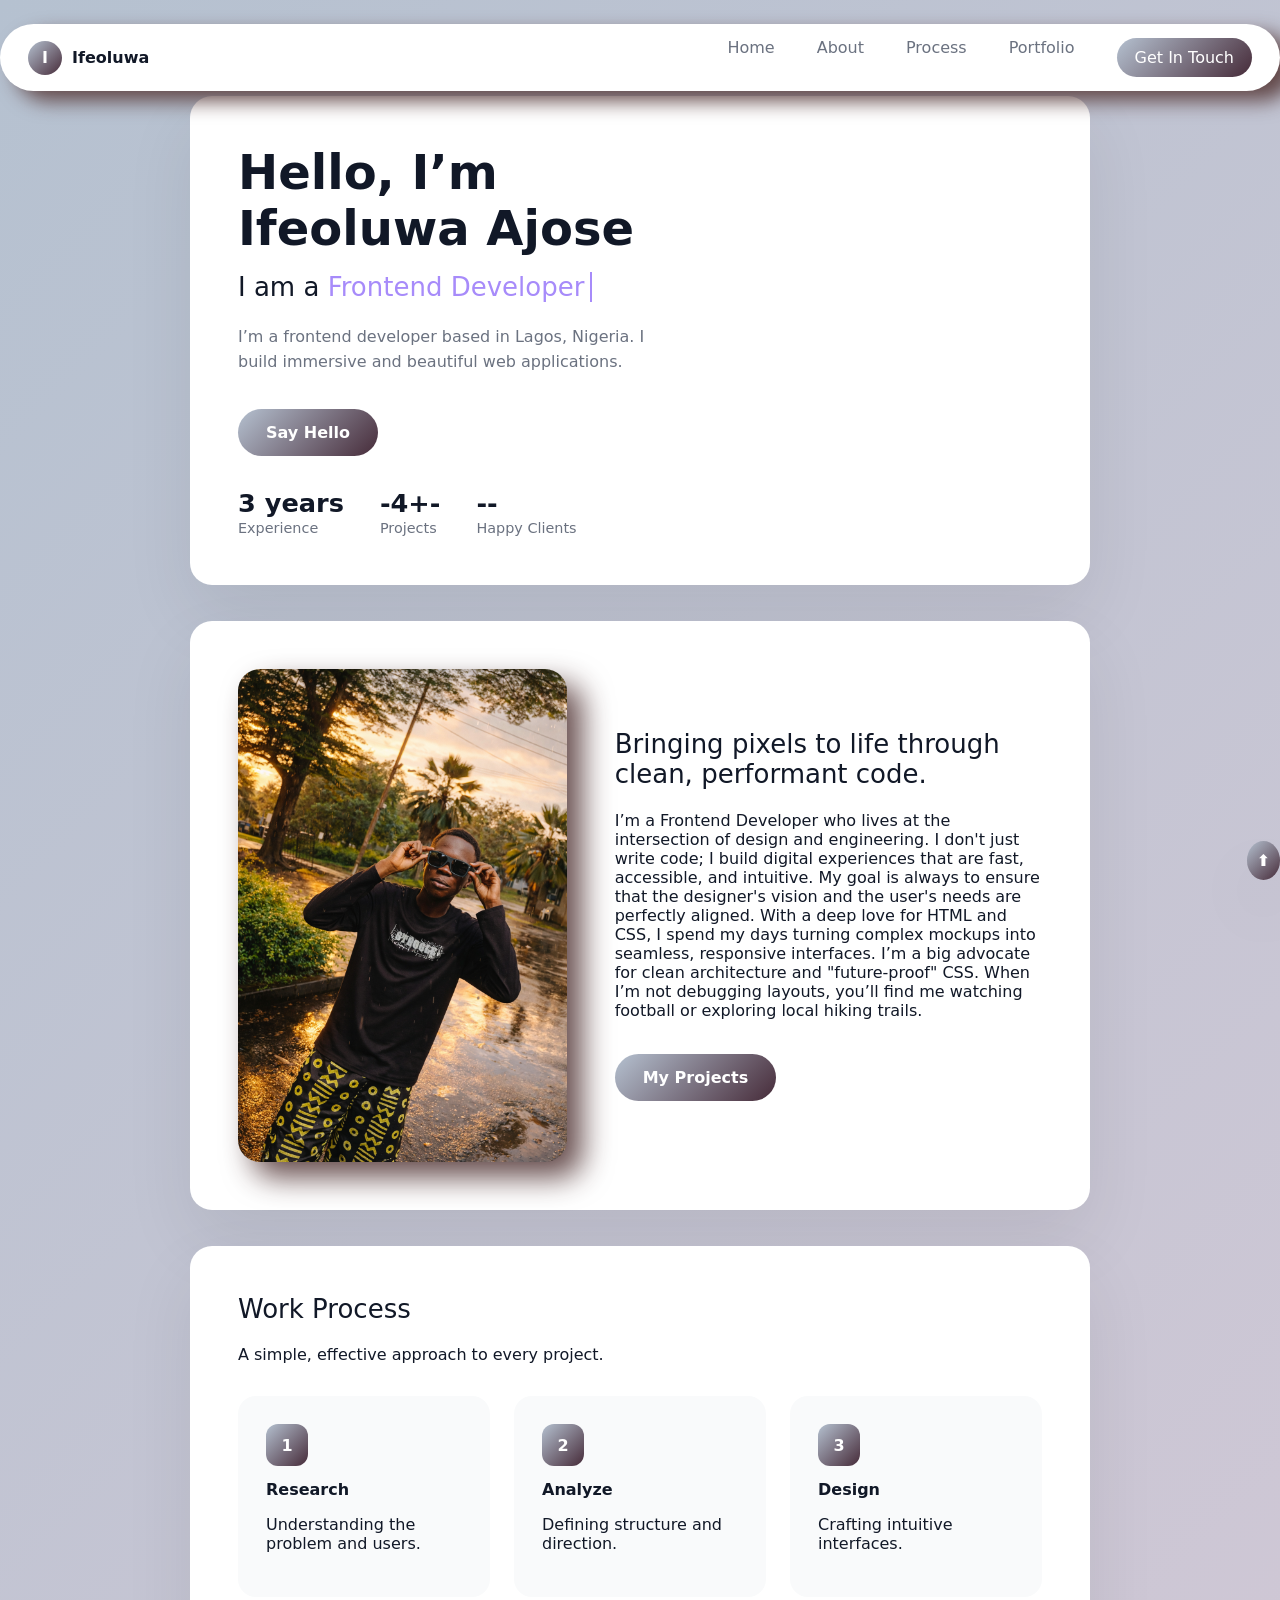
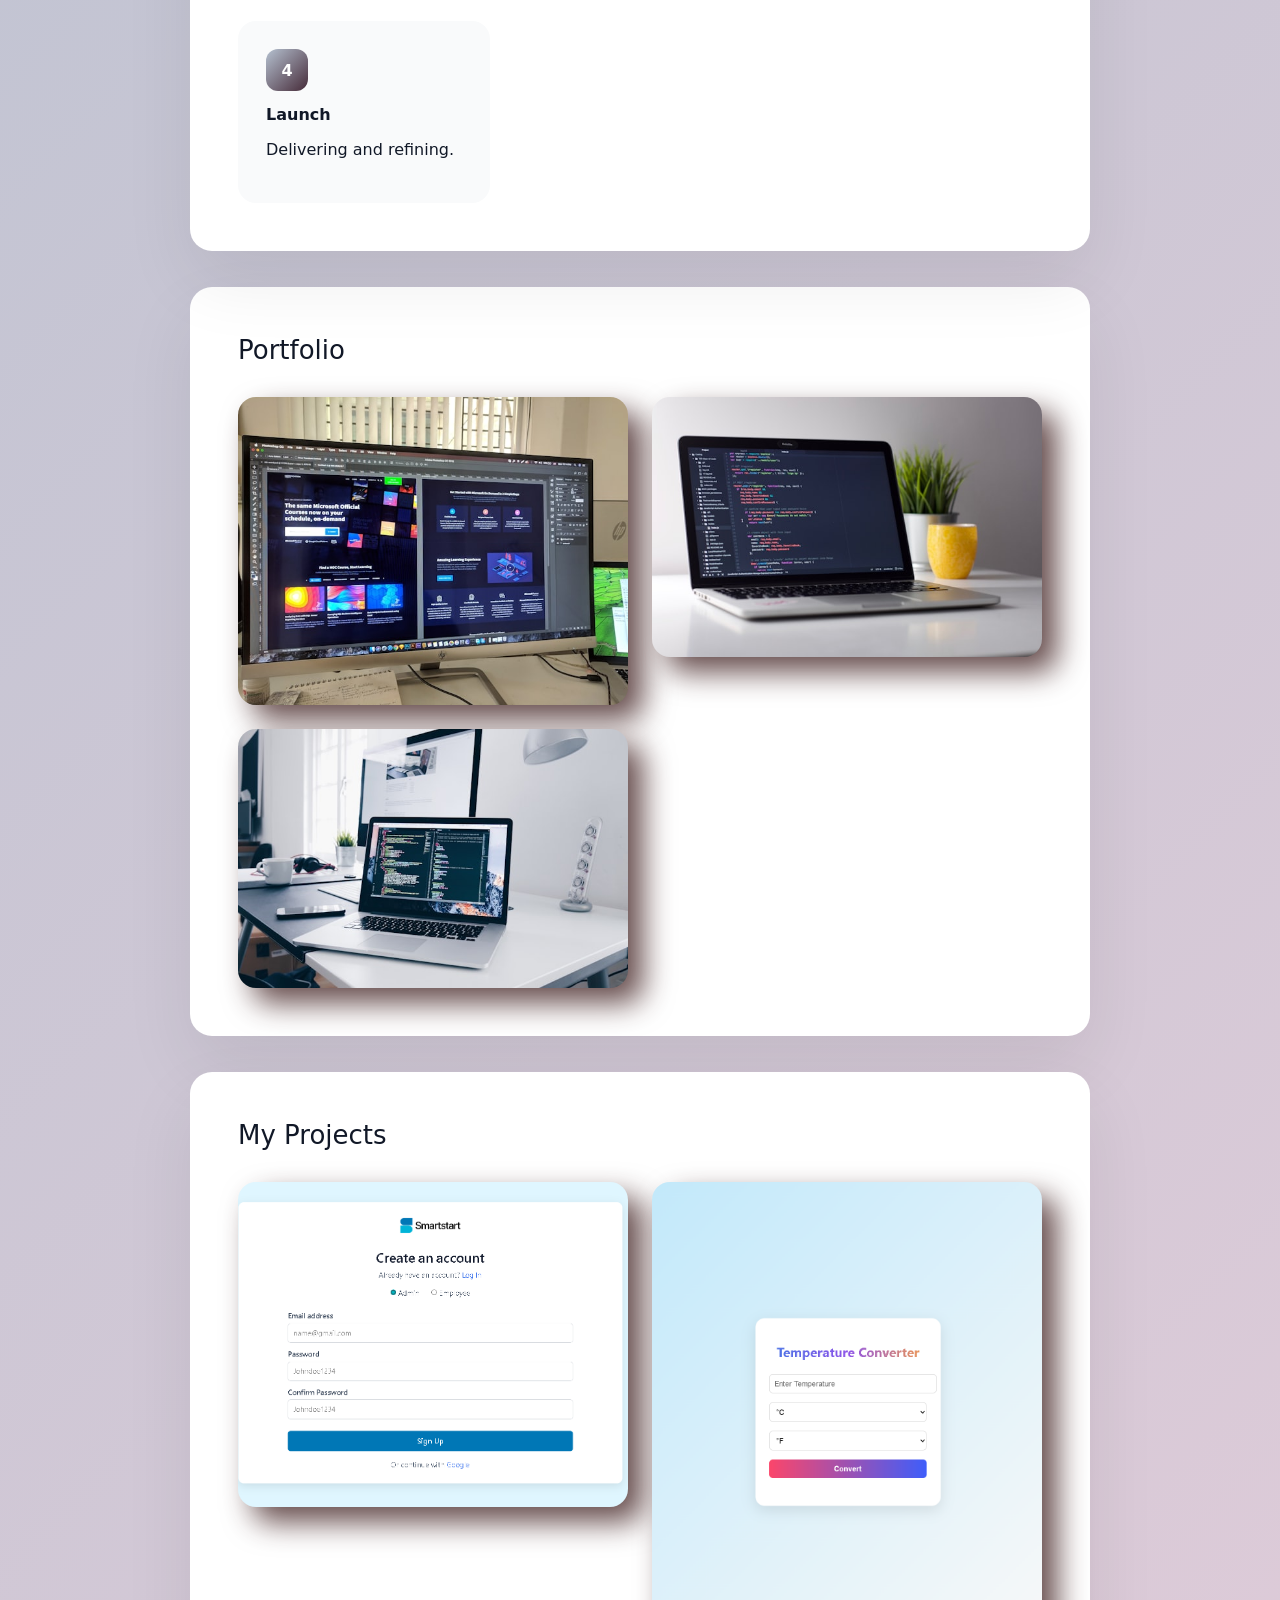
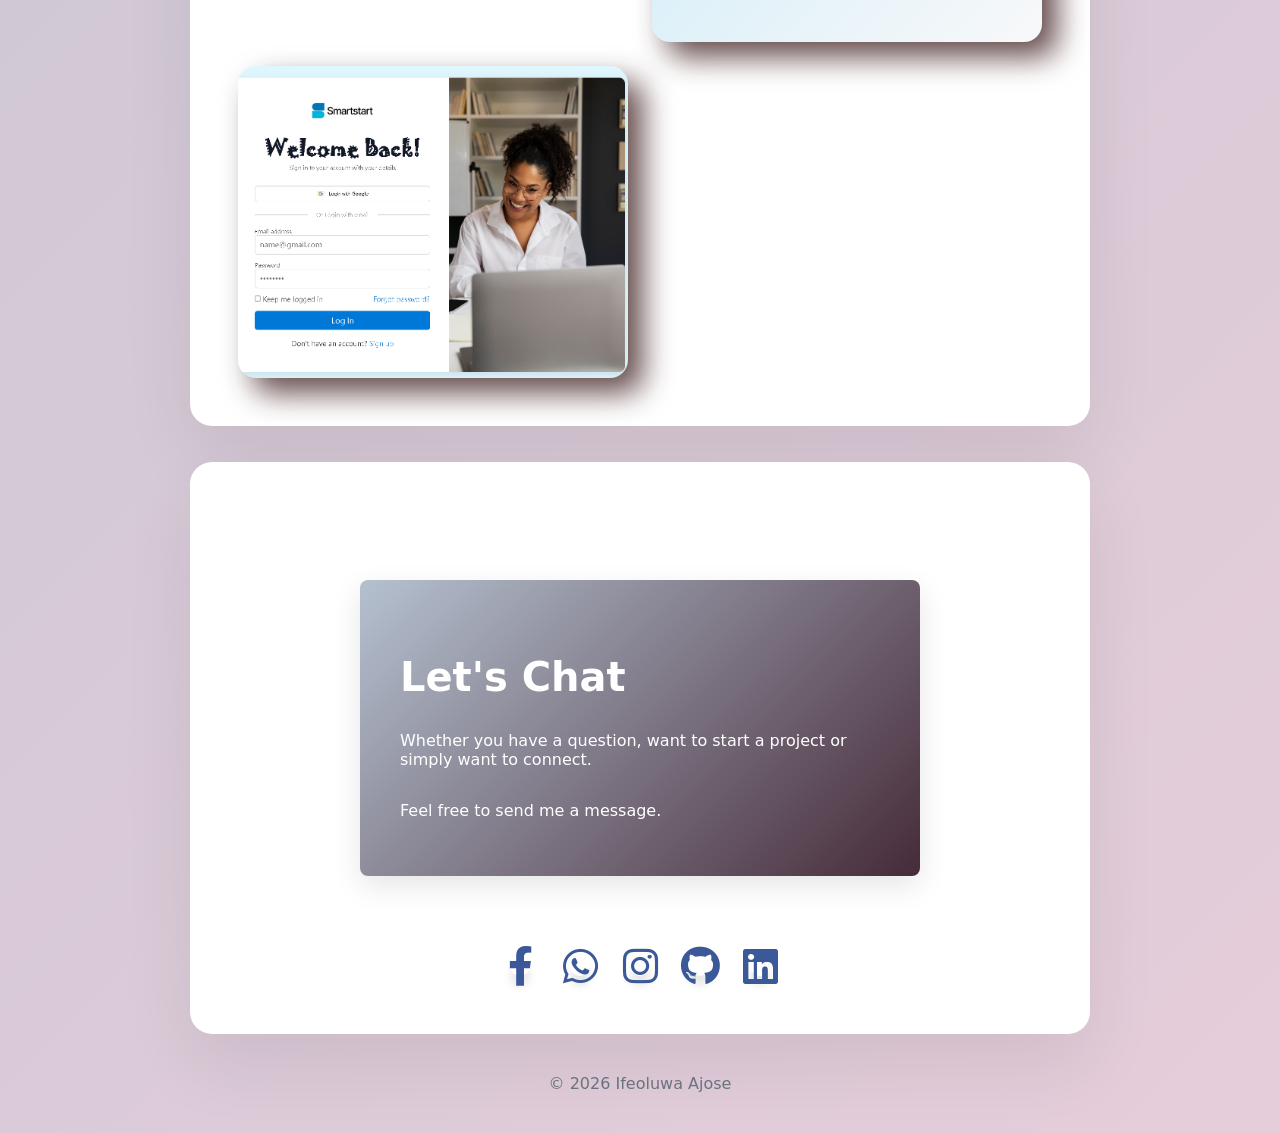
==== index.html @ cbd1f09a "updated whatsaap number" ====
<!DOCTYPE html>
<html lang="en">
<head>
  <meta charset="UTF-8" />
  <meta name="viewport" content="width=device-width, initial-scale=1.0" />
  <title> Ifeoluwa – Portfolio</title>
  <link rel="stylesheet" href="css/index.css">
  <link rel="stylesheet" href="https://cdnjs.cloudflare.com/ajax/libs/font-awesome/6.0.0-beta3/css/all.min.css">
</head>

<body> 
<!-- NAV -->
<div class="nav ">
  <div class="logo"><span>I</span>Ifeoluwa</div>
  <div class="nav-links " id="navLinks">
    <a href="#">Home</a>
    <a href="#about">About</a>
    <a href="#process">Process</a>
    <a href="#portfolio">Portfolio</a>
    <a class="contact" href="#contact">Get In Touch</a>
  </div>
  <div class="menu-toggle reveal" onclick="toggleMenu()">
      <b>☰</b>
    </div>
</div>
<!-- HERO -->
<section class="hero reveal ">
  <div>
    <h1>Hello, I’m
      <span class="type-text"><br>Ifeoluwa Ajose</span>
    </h1>
     <h2>
        I am a <span class="typed-text"></span>
      </h2>
    <p>I’m a frontend developer based in Lagos, Nigeria. I build immersive and beautiful web applications.</p>
    <a class="btn" href="#contact">Say Hello</a>
    <div class="stats">
      <div class="stat"><strong>3 years</strong><span>Experience</span></div>
      <div class="stat"><strong>-4+-</strong><span>Projects</span></div>
      <div class="stat"><strong>--</strong><span>Happy Clients</span></div>
    </div>
  </div>
</section>
<!-- ABOUT -->
<section id="about" class="about reveal">
  <img src="asset/personal.png" />
  <div>
    <h2>Bringing pixels to life through clean, performant code. </h2>
    <p>
I’m a Frontend Developer who lives at the intersection of design and engineering. I don't just write code; I build digital experiences that are fast, accessible, and intuitive. My goal is always to ensure that the designer's vision and the user's needs are perfectly aligned.

With a deep love for HTML and CSS, I spend my days turning complex mockups into seamless, responsive interfaces. I’m a big advocate for clean architecture and "future-proof" CSS.

When I’m not debugging layouts, you’ll find me watching football or exploring local hiking trails.</p>
    <a class="btn" href="#projects">My Projects</a>
  </div>
</section>
<!-- PROCESS -->
<section id="process" class="reveal">
  <h2>Work Process</h2>
  <p class="muted">A simple, effective approach to every project.</p>
  <div class="process-grid">
    <div class="process-card"><span>1</span><strong>Research</strong><p>Understanding the problem and users.</p></div>
    <div class="process-card"><span>2</span><strong>Analyze</strong><p>Defining structure and direction.</p></div>
    <div class="process-card"><span>3</span><strong>Design</strong><p>Crafting intuitive interfaces.</p></div>
    <div class="process-card"><span>4</span><strong>Launch</strong><p>Delivering and refining.</p></div>
  </div>
</section>
<!-- PORTFOLIO -->
<section>
  <h2>Portfolio</h2>
  <div id="portfolio" class="portfolio reveal">
    <img src="asset/port1.jpg" />
    <img src="asset/port2.jpg" />
    <img src="asset/port3.jpg" />
  </div>
</section>
<section>
  <h2>My Projects</h2>
  <div id="projects" class="portfolio reveal">
    <img src="asset/project1.png" />
    <img src="asset/project2.png" />
    <img src="asset/project3.png" />
  </div>
</section>
<section id="contact">
  <div class="contact-section">
   <div class="contact-container">
  <!-- Left Side: Informational Panel -->
  <div class="left-panel">
    <h1>Let's Chat</h1>
    <p>Whether you have a question, want to start a project or simply want to connect.</p>
    <p>Feel free to send me a message.</p>
  </div>
</div>
</div>
 <!-- Load Font Awesome Icons -->
<div class="wrapper">
  <a href="https://www.facebook.com/profile.php?id=100080775565651" class="button facebook">
    <div class="icon"><i class="fab fa-facebook-f"></i></div>
    <span>Facebook</span>
  </a>
  <a href="https://wa.me/2349078410128" class="button twitter">
    <div class="icon"><i class="fa-brands fa-whatsapp"></i></div>
    <span>Whatsapp</span>
  </a>
  <a href="https://www.instagram.com/ifeoluwa_ajose?igsh=MXh6ZnpsZnYydmh6cw==" class="button instagram">
    <div class="icon"><i class="fab fa-instagram"></i></div>
    <span>Instagram</span>
  </a>
  <a href="http://github.com/ife-oluwa-eniola" class="button github">
    <div class="icon"><i class="fab fa-github"></i></div>
    <span>Github</span>
  </a>
   <a href="https://www.linkedin.com/in/ifeoluwa-ajose-383450370 " class="button linkedin">
    <div class="icon"><i class="fab fa-linkedin"></i></div>
    <span>Linkedin</span>
  </a>
</div>
</div>
</section>
<div class="bt">
  <a href="#"><b> &#11014; </b></a>
</div>
<footer>© 2026 Ifeoluwa Ajose</footer>
<script src="script/index.js"></script>
</body>
</html>
---- css/index.css ----
:root {
  --primary: #7c3aed;
  --secondary: #ec4899;
  --bg: #eef2f7;
  --card: #ffffff;
  --text: #111827;
  --muted: #6b7280;
  --radius: 22px;
}

* {
  box-sizing: border-box;
  font-family: Inter, system-ui, Arial, sans-serif;
}

html {
  scroll-behavior: smooth;
}

body {
  margin: 0;
  background: linear-gradient(135deg, #b5c1d0, #e6cdda);
  color: var(--text);
  max-width: 900;
  padding-top: 60px;
}

.reveal {
  opacity: 0;
  transform: translateY(60px);
  transition: all 2s ease;
}

.reveal.active {
  opacity: 1;
  transform: translateY(0);
}

i {
  font-size: 40px;
  color: #3b5999;
  margin: 10px;
}

.nav {
  margin: 24px auto;
  background: var(--card);
  border-radius: 999px;
  padding: 14px 28px;
  display: flex;
  position: fixed;
  top: 0;
  overflow: visible;
  width: 100%;
  height: fit-content;
  z-index: 1000;
  align-items: center;
  justify-content: space-between;
    filter: drop-shadow(15px 10px 10px rgba(95, 68, 68, 0.962));
}

.nav-links {
  display: flex;
  gap: 20px;
  list-style: none;
}

.nav-links li a {
  color: white;
  text-decoration: none;
  transition: 0.3s;
}

.nav-links li a:hover {
  color: #3b82f6;
}

#check:checked .nav-links {
  display: flex;
  flex-direction: column;
  position: absolute;
  top: 60px;
  width: 100%;
  background: white;
}

.menu-toggle {
  display: none;
  cursor: pointer;
}

.bar {
  display: block;
  width: 25px;
  height: 3px;
  margin: 5px auto;
  background-color: #333;
}

/* Responsive */
@media (max-width: 768px) {
  .nav-links {
    position: absolute;
    top: 70px;
    right: 0;
    background: #111827;
    flex-direction: column;
    width: 200px;
    text-align: center;
    padding: 20px 0;
    display: none;
    border-bottom-left-radius: 35%;
    border-top-left-radius: 35%;
  }
  .about h2{
    font-size: 1rem;
    font-family:'Courier New', Courier, monospace;
    font-weight:800 ;
    margin-bottom: 16px;
  }
body{
 margin-right: 0;
}
  .nav-links.active {
    display: flex;
  }

  .menu-toggle {
    display: block;
  }
}

.logo {
  display: flex;
  align-items: center;
  gap: 10px;
  font-weight: 700;
}

.logo span {
  width: 34px;
  height: 34px;
  border-radius: 50%;
  background: linear-gradient(135deg, #b5c1d0, #462b39);
  display: grid;
  place-items: center;
  color: #fff;
}

.nav a {
  margin-left: 22px;
  text-decoration: none;
  color: var(--muted);
  font-weight: 500;
}

.nav a.contact {
  background: linear-gradient(135deg, #b5c1d0, #462b39);
  color: #fff;
  padding: 10px 18px;
  border-radius: 999px;
}

/* SECTIONS */
section {
  max-width: 900px;
  margin: 36px auto;
  background: var(--card);
  border-radius: var(--radius);
  padding: 48px;
  box-shadow: 0 30px 70px rgba(0, 0, 0, 0.08);
}

/* HERO */
.hero {
  display: grid;
  grid-template-columns: 1.2fr 1fr;
  gap: 48px;
  align-items: center;
}

.hero h1 {
  font-size: 3rem;
  margin: 0 0 16px;
   overflow: hidden;
  white-space: nowrap; 
}

.hero p {
  color: var(--muted);
  line-height: 1.6;
}

.btn {
  display: inline-block;
  margin-top: 18px;
  background: linear-gradient(135deg, #b5c1d0, #462b39);
  color: #fff;
  text-decoration: none;
  font-weight: 600;
  padding: 14px 28px;
  border-radius: 999px;
}

.stats {
  display: flex;
  gap: 36px;
  margin-top: 32px;
}

.stat strong {
  font-size: 1.6rem;
  display: block;
}

.stat span {
  color: var(--muted);
  font-size: 0.9rem;
}

.hero img {
  width: 100%;
  border-radius: var(--radius);
  object-fit: cover;
     filter: drop-shadow(15px 15px 15px rgba(95, 68, 68, 0.962));
}

/* ABOUT */
.about {
  display: grid;
  grid-template-columns: 1fr 1.3fr;
  gap: 48px;
  align-items: center;
}

.about img {
  width: 100%;
  border-radius: var(--radius);
   filter: drop-shadow(15px 15px 15px rgba(95, 68, 68, 0.962));
}

.about img:hover{
  top: -60px;
  opacity: 1;
  background-color: rgb(98, 98, 250);
  color: #fff;
}
.about img::before{
  content: "";
  position: absolute;
  animation: rotate 3s linear infinite;
}

@keyframes rotate{
  from{
    transform: rotate(0deg);
  }
  to{
    transform: rotate(360deg);
  }
}
.about img::after{
content: "";
  position: absolute;
  border-radius: 15px;
}
/* PROCESS */
.process-grid {
  display: grid;
  grid-template-columns: repeat(auto-fit, minmax(220px, 1fr));
  gap: 24px;
  margin-top: 32px;
}

.process-card {
  background: #f9fafb;
  border-radius: 18px;
  padding: 28px;
}

.process-card span {
  width: 42px;
  height: 42px;
  border-radius: 12px;
  background: linear-gradient(135deg, #b5c1d0, #462b39);
  display: grid;
  place-items: center;
  color: #fff;
  font-weight: 700;
  margin-bottom: 14px;
}

/* PORTFOLIO */
.portfolio {
  display: grid;
  grid-template-columns: repeat(auto-fit, minmax(260px, 1fr));
  gap: 24px;
  margin-top: 32px;
}

.portfolio img {
  width: 100%;
  border-radius: 18px;
   filter: drop-shadow(15px 15px 15px rgba(95, 68, 68, 0.962));
}

footer {
  text-align: center;
  color: var(--muted);
  margin: 40px 0;
}

@media (max-width: 900px) {

  .hero,
  .about {
    grid-template-columns: 1fr;
  }

  section {
    padding: 32px;
  }
}

.bt a {
  position: fixed;
  bottom: 0;
  right: 0;
  display: flex;
  color: white;
  text-decoration: none;
  background: linear-gradient(135deg, #b5c1d0, #462b39);
  list-style: none;
  margin-bottom: 20px;
  padding: 10px;
  box-shadow: 0 30px 70px rgba(0, 0, 0, 0.08);
  border-radius: 50%;
}

.contact-section {
  max-width: 600px;
  margin: auto;
  padding: 20px;
}

.contact-section h2 {
  text-align: center;
  margin-bottom: 20px;
  color: var(--text);
}

.contact-section form {
  display: flex;
  flex-direction: column;
  gap: 12px;
}

.wrapper {
  display: flex;
  align-items: center;
  justify-content: center;
}

.wrapper .button {
  display: flex;
  align-items: center;
  justify-content: center;
  flex-direction: column;
  position: relative;
  z-index: 2;
  padding: 10px;
  cursor: pointer;
  text-decoration: none;
  margin: 0 10px;
  transition: all 0.4s cubic-bezier(0.68, -0.55, 0.265, 1.55);
}

.wrapper .button .icon {
  position: relative;
  height: 20px;
  width: 20px;
  background: #fff;
  border-radius: 50%;
  display: flex;
  align-items: center;
  justify-content: center;
  z-index: 2;
  box-shadow: 0 10px 10px rgba(0, 0, 0, 0.1);
  font-size: 25px;
  color: #333;
  transition: all 0.4s cubic-bezier(0.68, -0.55, 0.265, 1.55);
}

/* Tooltip Design */
.wrapper .button span {
  position: absolute;
  top: 0;
  padding: 8px 10px;
  background: #fff;
  color: #333;
  font-size: 18px;
  font-weight: 500;
  border-radius: 25px;
  pointer-events: none;
  z-index: -1;
  opacity: 0;
  box-shadow: 0 10px 10px rgba(0, 0, 0, 0.1);
  transition: all 0.4s cubic-bezier(0.68, -0.55, 0.265, 1.55);
}

/* Tooltip Arrow */
.wrapper .button span::before {
  position: absolute;
  content: "";
  height: 12px;
  width: 12px;
  background: inherit;
  bottom: -5px;
  left: 50%;
  transform: translateX(-50%) rotate(45deg);
}

/* Hover Animations */
.wrapper .button:hover span {
  top: -60px;
  opacity: 1;
  background-color: rgb(98, 98, 250);
  color: #fff;
}

.wrapper .button:hover .icon {
  color: #fff;
  background-color: rgb(66, 66, 247);
}

@media (max-width: 768px) {
  .wrapper {
    flex-direction: row;
    gap: 6px;
    size: 1rem;
  }
  .wrapper .button .icon{
    width: 30px;
    height: 30px;
  }
}
.hero-card {
  background: rgba(255, 255, 255, 0.08);
  border-radius: 20px;
  backdrop-filter: blur(20px);
  box-shadow: 0 20px 60px rgba(0, 0, 0, 0.4);
  text-align: center;
  color: rgb(207, 77, 77);
}
h2{
  font-weight:bold;
}
.name {
  color: #7c3aed;
}

h1 {
  font-size: 40px;
  margin-bottom: 15px;
}

h2 {
  font-size: 26px;
  font-weight: 400;
}

.typed-text {
  color: #a78bfa;
  border-right: 2px solid #a78bfa;
  padding-right: 6px;
  animation: blink 0.7s infinite;
}

@keyframes blink {
  50% { border-color: transparent; }
}


.contact-container {
  display: flex;
  max-width: 900px;
  margin: 50px auto;
  box-shadow: 0 10px 30px rgba(0,0,0,0.1);
  border-radius: 8px;
  overflow: hidden;
}
/* Left Blue Panel */
.left-panel {
  background: linear-gradient(135deg, #b5c1d0, #462b39); /* Matches the image's cyan/blue */
  color: white;
  padding: 40px;
  flex: 1;
  display: flex;
  flex-direction: column;
  justify-content: center;
}

h2 { margin-top: 0; }

.input-group { margin-bottom: 15px; }

.input-group label {
  display: block;
  font-size: 12px;
  color: #666;
  margin-bottom: 5px;
}

input, textarea {
  width: 100%;
  padding: 10px;
  border: 1px solid #ddd;
  border-radius: 4px;
  background-color: #f9f9f9;
}

.submit-btn {
  background: linear-gradient(135deg, #b5c1d0, #462b39);
  color: white;
  border: none;
  padding: 12px 0;
  width: 100%;
  border-radius: 25px;
  cursor: pointer;
  font-weight: bold;
}

/* Responsive: Stacks panels on mobile */
@media (max-width: 768px) {
  .contact-container {
    flex-direction: column;
    margin: 20px;
  }
}

.right-panel { max-width: 600px; margin: 0 auto; padding: 20px; }
input { width: 100%; padding: 10px; margin-bottom: 15px; box-sizing: border-box; }

/* Responsive break-point */
@media (max-width: 600px) {
  input { width: 100%; }
}
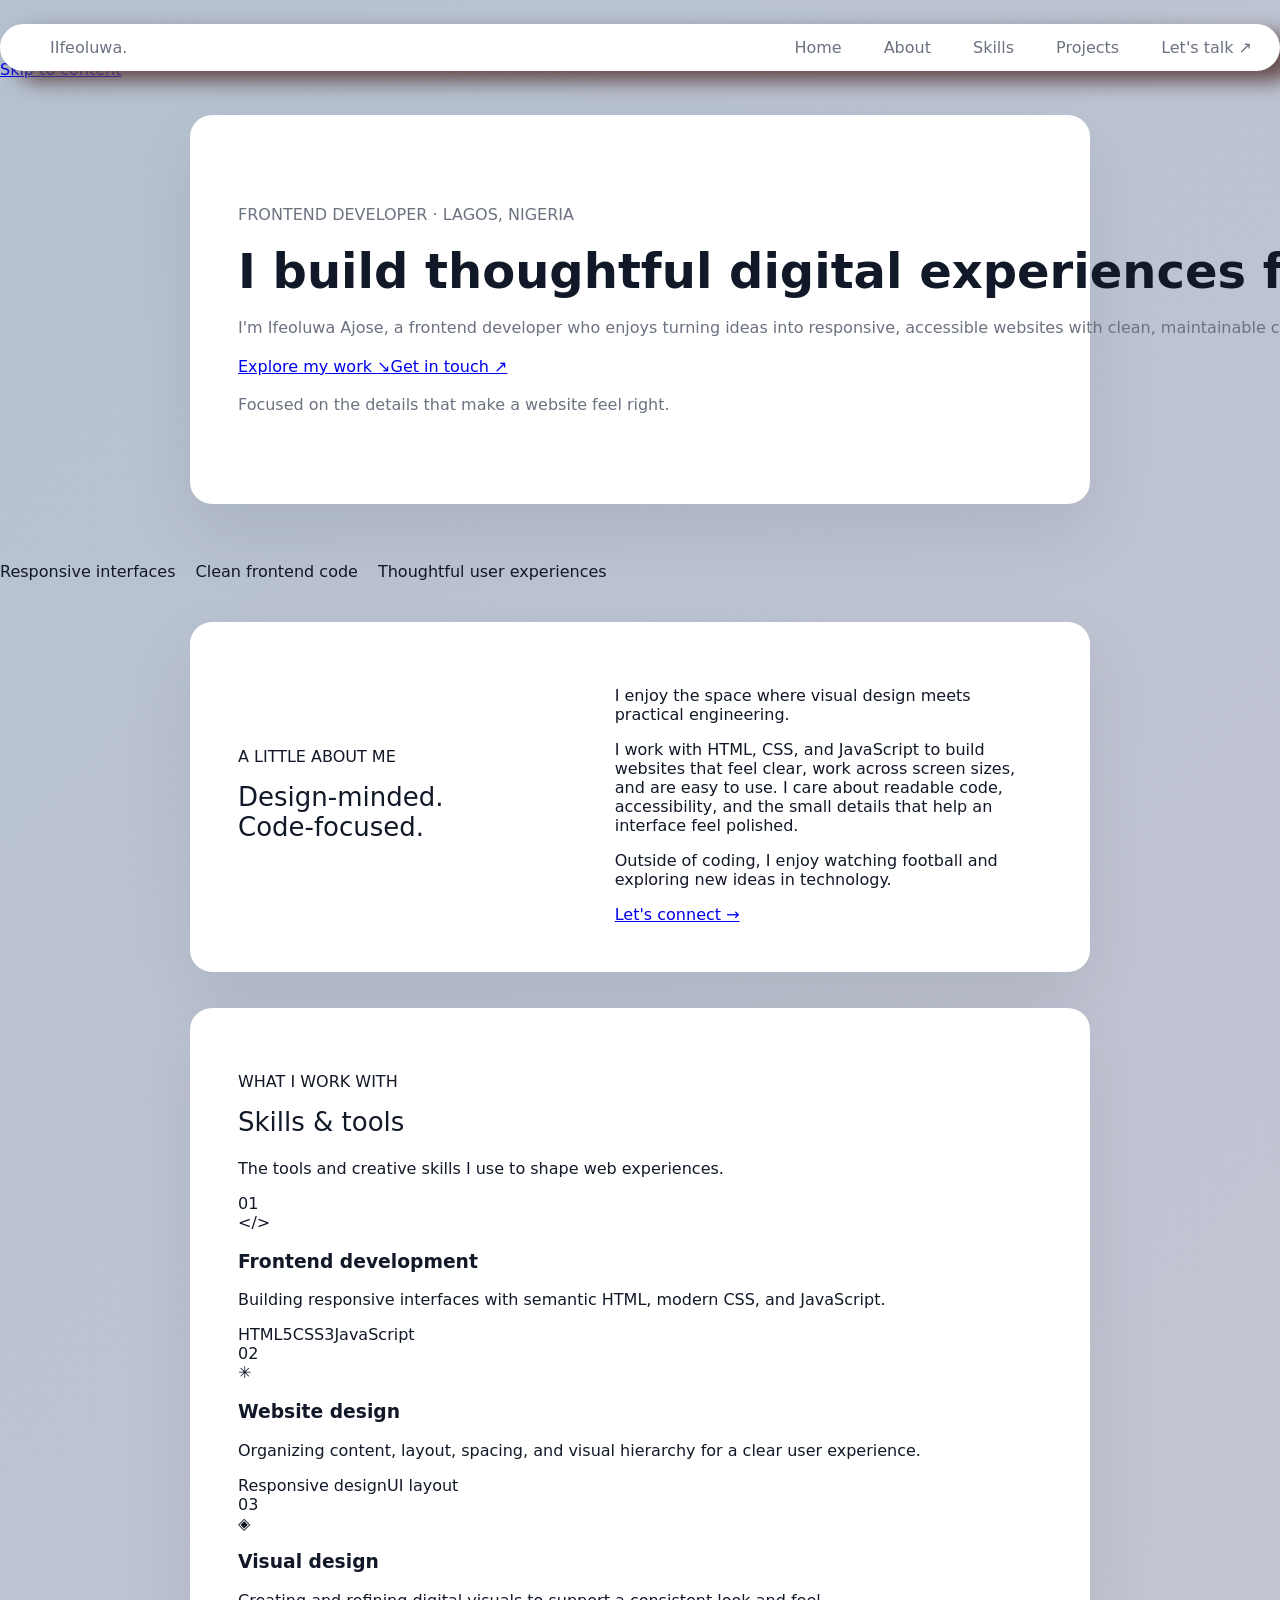
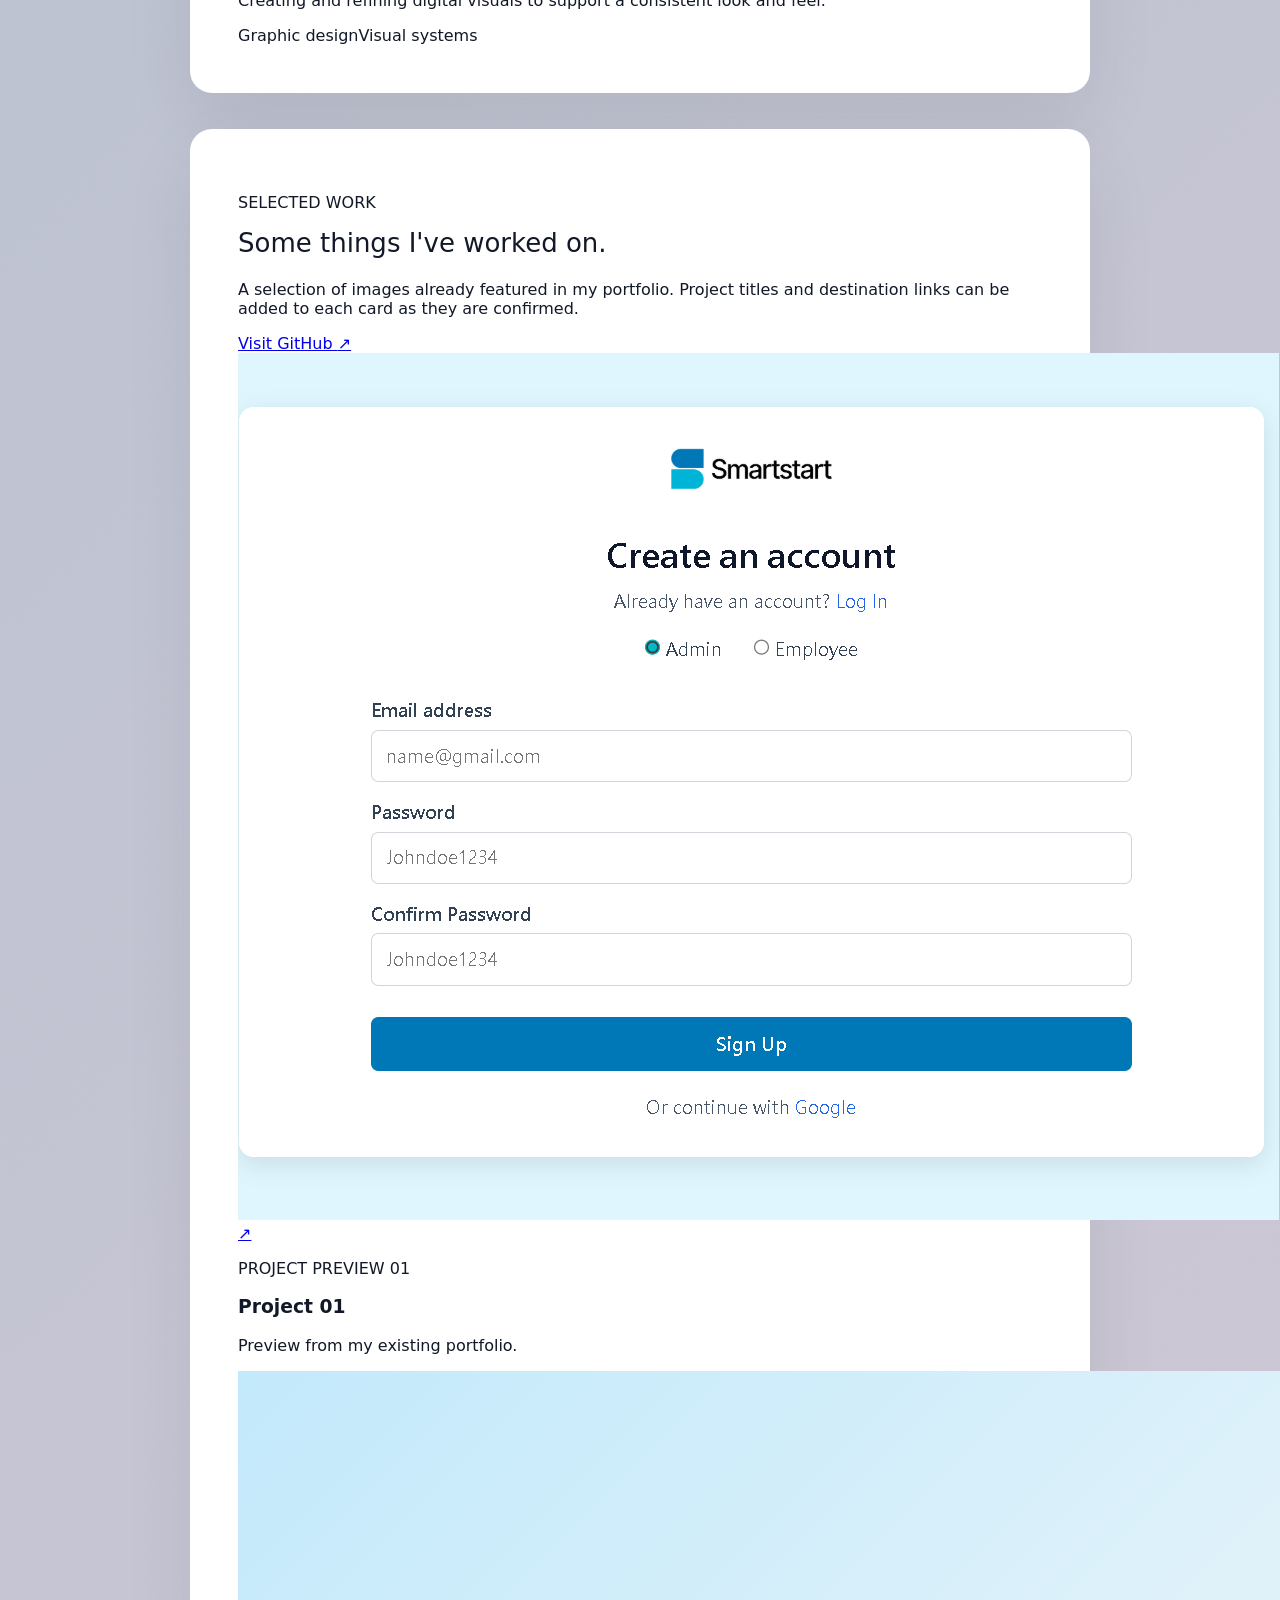
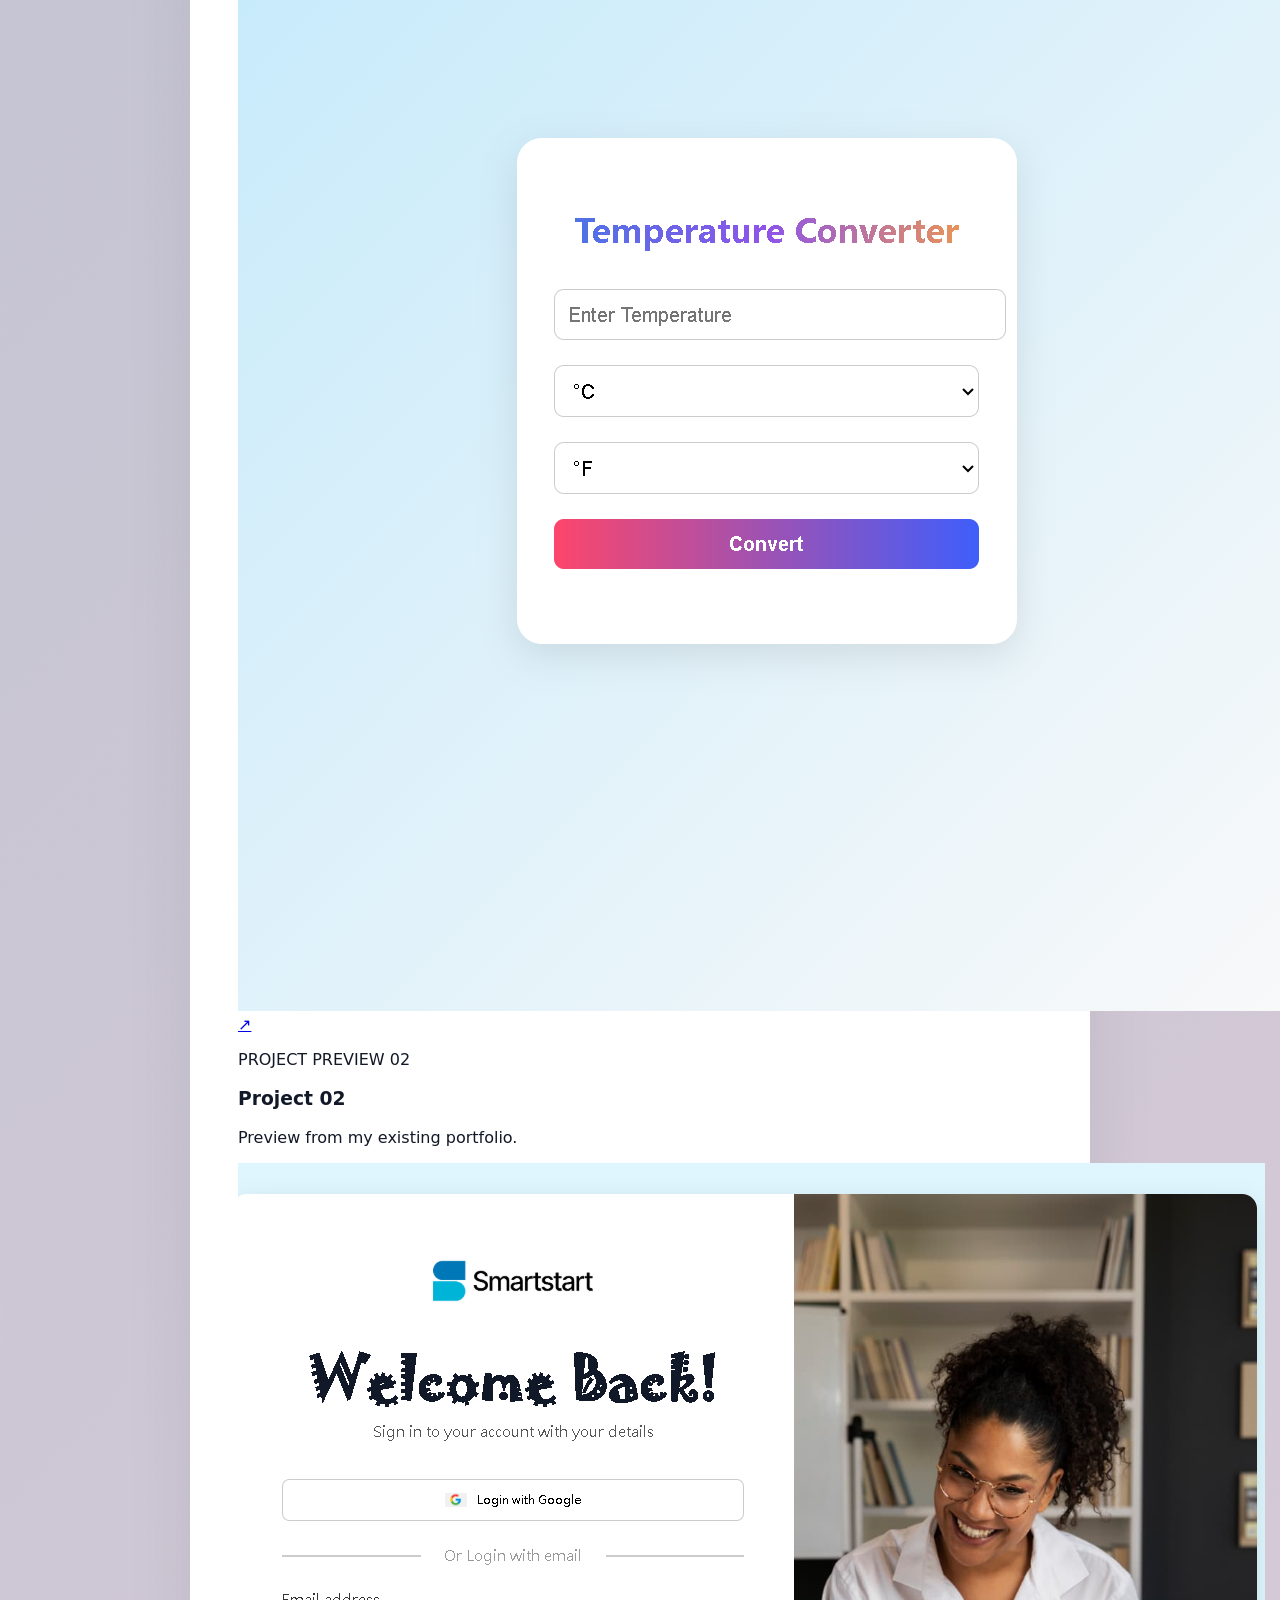
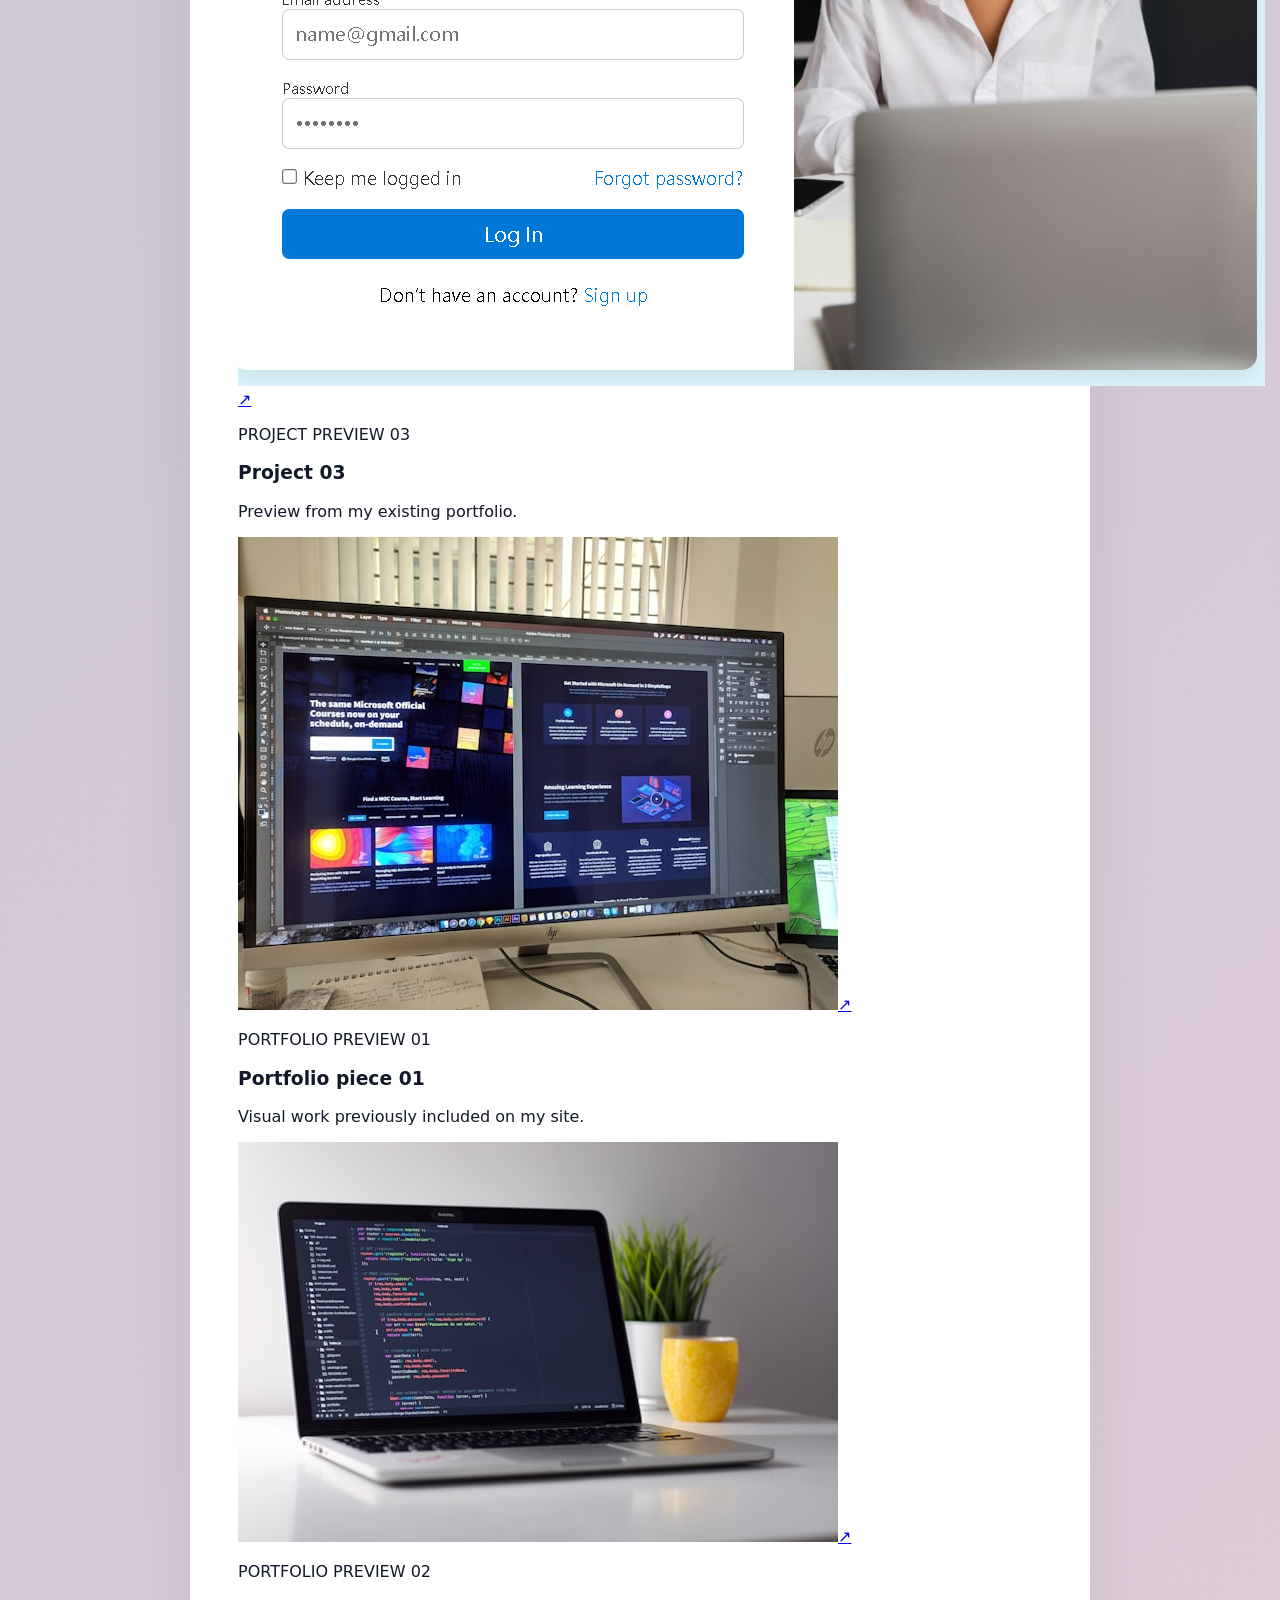
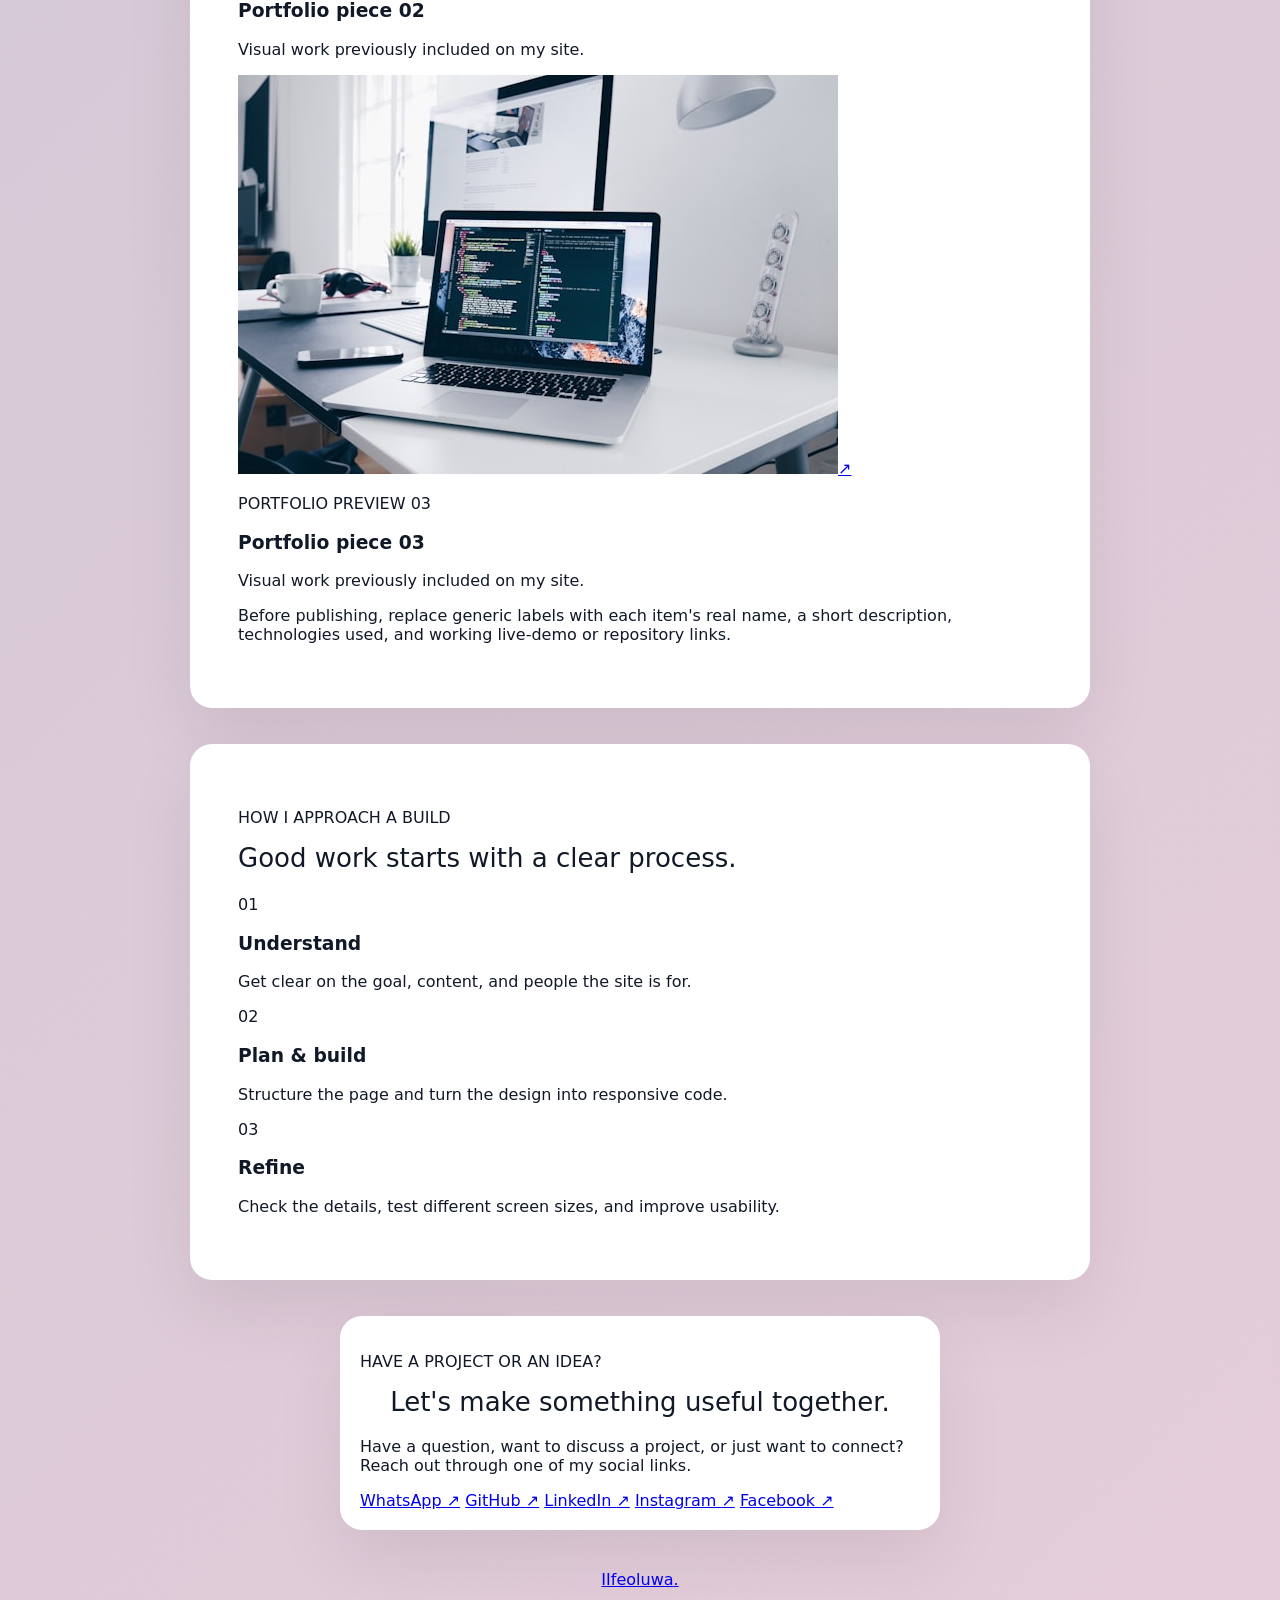
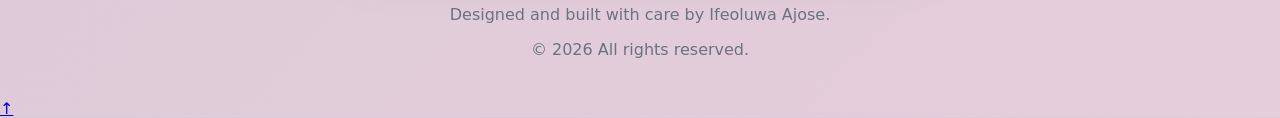
==== commit a757fca3: "Redesign portfolio landing page" ====
--- a/index.html
+++ b/index.html
@@ -1,128 +1,83 @@
-<!DOCTYPE html>
+<!doctype html>
 <html lang="en">
 <head>
-  <meta charset="UTF-8" />
-  <meta name="viewport" content="width=device-width, initial-scale=1.0" />
-  <title> Ifeoluwa – Portfolio</title>
+  <meta charset="utf-8">
+  <meta name="viewport" content="width=device-width, initial-scale=1">
+  <meta name="theme-color" content="#ffffff">
+  <meta name="description" content="Ifeoluwa Ajose is a frontend developer based in Lagos, Nigeria, building responsive web experiences with HTML, CSS and JavaScript.">
+  <title>Ifeoluwa Ajose — Frontend Developer</title>
+  <link rel="preconnect" href="https://fonts.googleapis.com">
+  <link rel="preconnect" href="https://fonts.gstatic.com" crossorigin>
+  <link href="https://fonts.googleapis.com/css2?family=DM+Sans:wght@400;500;600;700&family=Manrope:wght@400;500;600;700;800&display=swap" rel="stylesheet">
   <link rel="stylesheet" href="css/index.css">
-  <link rel="stylesheet" href="https://cdnjs.cloudflare.com/ajax/libs/font-awesome/6.0.0-beta3/css/all.min.css">
+  <script src="script/index.js" defer></script>
 </head>
-
-<body> 
-<!-- NAV -->
-<div class="nav ">
-  <div class="logo"><span>I</span>Ifeoluwa</div>
-  <div class="nav-links " id="navLinks">
-    <a href="#">Home</a>
-    <a href="#about">About</a>
-    <a href="#process">Process</a>
-    <a href="#portfolio">Portfolio</a>
-    <a class="contact" href="#contact">Get In Touch</a>
-  </div>
-  <div class="menu-toggle reveal" onclick="toggleMenu()">
-      <b>☰</b>
-    </div>
-</div>
-<!-- HERO -->
-<section class="hero reveal ">
-  <div>
-    <h1>Hello, I’m
-      <span class="type-text"><br>Ifeoluwa Ajose</span>
-    </h1>
-     <h2>
-        I am a <span class="typed-text"></span>
-      </h2>
-    <p>I’m a frontend developer based in Lagos, Nigeria. I build immersive and beautiful web applications.</p>
-    <a class="btn" href="#contact">Say Hello</a>
-    <div class="stats">
-      <div class="stat"><strong>3 years</strong><span>Experience</span></div>
-      <div class="stat"><strong>-4+-</strong><span>Projects</span></div>
-      <div class="stat"><strong>--</strong><span>Happy Clients</span></div>
-    </div>
-  </div>
-</section>
-<!-- ABOUT -->
-<section id="about" class="about reveal">
-  <img src="asset/personal.png" />
-  <div>
-    <h2>Bringing pixels to life through clean, performant code. </h2>
-    <p>
-I’m a Frontend Developer who lives at the intersection of design and engineering. I don't just write code; I build digital experiences that are fast, accessible, and intuitive. My goal is always to ensure that the designer's vision and the user's needs are perfectly aligned.
-
-With a deep love for HTML and CSS, I spend my days turning complex mockups into seamless, responsive interfaces. I’m a big advocate for clean architecture and "future-proof" CSS.
-
-When I’m not debugging layouts, you’ll find me watching football or exploring local hiking trails.</p>
-    <a class="btn" href="#projects">My Projects</a>
-  </div>
-</section>
-<!-- PROCESS -->
-<section id="process" class="reveal">
-  <h2>Work Process</h2>
-  <p class="muted">A simple, effective approach to every project.</p>
-  <div class="process-grid">
-    <div class="process-card"><span>1</span><strong>Research</strong><p>Understanding the problem and users.</p></div>
-    <div class="process-card"><span>2</span><strong>Analyze</strong><p>Defining structure and direction.</p></div>
-    <div class="process-card"><span>3</span><strong>Design</strong><p>Crafting intuitive interfaces.</p></div>
-    <div class="process-card"><span>4</span><strong>Launch</strong><p>Delivering and refining.</p></div>
-  </div>
-</section>
-<!-- PORTFOLIO -->
-<section>
-  <h2>Portfolio</h2>
-  <div id="portfolio" class="portfolio reveal">
-    <img src="asset/port1.jpg" />
-    <img src="asset/port2.jpg" />
-    <img src="asset/port3.jpg" />
-  </div>
-</section>
-<section>
-  <h2>My Projects</h2>
-  <div id="projects" class="portfolio reveal">
-    <img src="asset/project1.png" />
-    <img src="asset/project2.png" />
-    <img src="asset/project3.png" />
-  </div>
-</section>
-<section id="contact">
-  <div class="contact-section">
-   <div class="contact-container">
-  <!-- Left Side: Informational Panel -->
-  <div class="left-panel">
-    <h1>Let's Chat</h1>
-    <p>Whether you have a question, want to start a project or simply want to connect.</p>
-    <p>Feel free to send me a message.</p>
-  </div>
-</div>
-</div>
- <!-- Load Font Awesome Icons -->
-<div class="wrapper">
-  <a href="https://www.facebook.com/profile.php?id=100080775565651" class="button facebook">
-    <div class="icon"><i class="fab fa-facebook-f"></i></div>
-    <span>Facebook</span>
-  </a>
-  <a href="https://wa.me/2349078410128" class="button twitter">
-    <div class="icon"><i class="fa-brands fa-whatsapp"></i></div>
-    <span>Whatsapp</span>
-  </a>
-  <a href="https://www.instagram.com/ifeoluwa_ajose?igsh=MXh6ZnpsZnYydmh6cw==" class="button instagram">
-    <div class="icon"><i class="fab fa-instagram"></i></div>
-    <span>Instagram</span>
-  </a>
-  <a href="http://github.com/ife-oluwa-eniola" class="button github">
-    <div class="icon"><i class="fab fa-github"></i></div>
-    <span>Github</span>
-  </a>
-   <a href="https://www.linkedin.com/in/ifeoluwa-ajose-383450370 " class="button linkedin">
-    <div class="icon"><i class="fab fa-linkedin"></i></div>
-    <span>Linkedin</span>
-  </a>
-</div>
-</div>
-</section>
-<div class="bt">
-  <a href="#"><b> &#11014; </b></a>
-</div>
-<footer>© 2026 Ifeoluwa Ajose</footer>
-<script src="script/index.js"></script>
+<body>
+  <a class="skip-link" href="#main">Skip to content</a>
+  <header class="site-header">
+    <nav class="nav container" aria-label="Main navigation">
+      <a class="brand" href="#home" aria-label="Ifeoluwa Ajose home"><span class="brand-mark">I</span><span>Ifeoluwa<span class="dot">.</span></span></a>
+      <button class="menu-toggle" type="button" aria-label="Open navigation" aria-expanded="false" aria-controls="navLinks"><span></span><span></span><span></span></button>
+      <div class="nav-links" id="navLinks">
+        <a href="#home">Home</a><a href="#about">About</a><a href="#skills">Skills</a><a href="#projects">Projects</a><a class="nav-cta" href="#contact">Let's talk <span aria-hidden="true">↗</span></a>
+      </div>
+    </nav>
+  </header>
+  <main id="main">
+    <section class="hero container section" id="home">
+      <div class="hero-copy reveal">
+        <p class="eyebrow"><span class="status-dot"></span> FRONTEND DEVELOPER · LAGOS, NIGERIA</p>
+        <h1>I build thoughtful digital experiences <span class="accent">for the web.</span></h1>
+        <p class="hero-text">I'm Ifeoluwa Ajose, a frontend developer who enjoys turning ideas into responsive, accessible websites with clean, maintainable code.</p>
+        <div class="hero-actions"><a class="button primary" href="#projects">Explore my work <span aria-hidden="true">↘</span></a><a class="button secondary" href="#contact">Get in touch <span aria-hidden="true">↗</span></a></div>
+        <p class="hero-note"><span></span> Focused on the details that make a website feel right.</p>
+      </div>
+      <div class="hero-visual reveal">
+        <div class="glow"></div>
+        <div class="portrait"><img src="asset/personal.png" alt="Portrait of Ifeoluwa Ajose" fetchpriority="high"></div>
+        <div class="float-card code-card"><span class="mini-dot"></span><span>Building with</span><strong>HTML · CSS · JavaScript</strong></div>
+        <div class="float-card location-card"><span class="pin">⌖</span><span>Based in</span><strong>Lagos, Nigeria</strong></div>
+        <span class="spark spark-one" aria-hidden="true">✳</span><span class="spark spark-two" aria-hidden="true">✳</span>
+      </div>
+    </section>
+    <div class="focus-strip"><div class="container strip-inner"><span>Responsive interfaces</span><i></i><span>Clean frontend code</span><i></i><span>Thoughtful user experiences</span></div></div>
+    <section class="section container about" id="about">
+      <div class="section-heading reveal"><p class="eyebrow">A LITTLE ABOUT ME</p><h2>Design-minded.<br><span class="accent">Code-focused.</span></h2></div>
+      <div class="about-copy reveal"><p class="lead">I enjoy the space where visual design meets practical engineering.</p><p>I work with HTML, CSS, and JavaScript to build websites that feel clear, work across screen sizes, and are easy to use. I care about readable code, accessibility, and the small details that help an interface feel polished.</p><p>Outside of coding, I enjoy watching football and exploring new ideas in technology.</p><a class="text-link" href="#contact">Let's connect <span aria-hidden="true">→</span></a></div>
+    </section>
+    <section class="section skills-section" id="skills"><div class="container">
+      <div class="section-heading centered reveal"><p class="eyebrow">WHAT I WORK WITH</p><h2>Skills &amp; <span class="accent">tools</span></h2><p class="section-intro">The tools and creative skills I use to shape web experiences.</p></div>
+      <div class="skills-grid reveal">
+        <article class="skill-card"><span class="skill-number">01</span><div class="skill-icon">&lt;/&gt;</div><h3>Frontend development</h3><p>Building responsive interfaces with semantic HTML, modern CSS, and JavaScript.</p><div class="tags"><span>HTML5</span><span>CSS3</span><span>JavaScript</span></div></article>
+        <article class="skill-card"><span class="skill-number">02</span><div class="skill-icon">✳</div><h3>Website design</h3><p>Organizing content, layout, spacing, and visual hierarchy for a clear user experience.</p><div class="tags"><span>Responsive design</span><span>UI layout</span></div></article>
+        <article class="skill-card"><span class="skill-number">03</span><div class="skill-icon">◈</div><h3>Visual design</h3><p>Creating and refining digital visuals to support a consistent look and feel.</p><div class="tags"><span>Graphic design</span><span>Visual systems</span></div></article>
+      </div>
+    </div></section>
+    <section class="section container projects-section" id="projects">
+      <div class="projects-heading reveal"><div class="section-heading"><p class="eyebrow">SELECTED WORK</p><h2>Some things I've <span class="accent">worked on.</span></h2><p class="section-intro">A selection of images already featured in my portfolio. Project titles and destination links can be added to each card as they are confirmed.</p></div><a class="text-link github-link" href="https://github.com/ife-oluwa-eniola" target="_blank" rel="noopener noreferrer">Visit GitHub <span aria-hidden="true">↗</span></a></div>
+      <div class="project-grid reveal">
+        <article class="project-card"><a class="project-image" href="asset/project1.png" target="_blank" rel="noopener noreferrer" aria-label="Open project preview 1"><img src="asset/project1.png" alt="Project preview one from the existing portfolio" loading="lazy"><span class="image-arrow">↗</span></a><div class="project-info"><p class="project-label">PROJECT PREVIEW 01</p><h3>Project 01</h3><p>Preview from my existing portfolio.</p></div></article>
+        <article class="project-card"><a class="project-image" href="asset/project2.png" target="_blank" rel="noopener noreferrer" aria-label="Open project preview 2"><img src="asset/project2.png" alt="Project preview two from the existing portfolio" loading="lazy"><span class="image-arrow">↗</span></a><div class="project-info"><p class="project-label">PROJECT PREVIEW 02</p><h3>Project 02</h3><p>Preview from my existing portfolio.</p></div></article>
+        <article class="project-card"><a class="project-image" href="asset/project3.png" target="_blank" rel="noopener noreferrer" aria-label="Open project preview 3"><img src="asset/project3.png" alt="Project preview three from the existing portfolio" loading="lazy"><span class="image-arrow">↗</span></a><div class="project-info"><p class="project-label">PROJECT PREVIEW 03</p><h3>Project 03</h3><p>Preview from my existing portfolio.</p></div></article>
+        <article class="project-card"><a class="project-image" href="asset/port1.jpg" target="_blank" rel="noopener noreferrer" aria-label="Open portfolio preview 1"><img src="asset/port1.jpg" alt="Portfolio image one from the existing website" loading="lazy"><span class="image-arrow">↗</span></a><div class="project-info"><p class="project-label">PORTFOLIO PREVIEW 01</p><h3>Portfolio piece 01</h3><p>Visual work previously included on my site.</p></div></article>
+        <article class="project-card"><a class="project-image" href="asset/port2.jpg" target="_blank" rel="noopener noreferrer" aria-label="Open portfolio preview 2"><img src="asset/port2.jpg" alt="Portfolio image two from the existing website" loading="lazy"><span class="image-arrow">↗</span></a><div class="project-info"><p class="project-label">PORTFOLIO PREVIEW 02</p><h3>Portfolio piece 02</h3><p>Visual work previously included on my site.</p></div></article>
+        <article class="project-card"><a class="project-image" href="asset/port3.jpg" target="_blank" rel="noopener noreferrer" aria-label="Open portfolio preview 3"><img src="asset/port3.jpg" alt="Portfolio image three from the existing website" loading="lazy"><span class="image-arrow">↗</span></a><div class="project-info"><p class="project-label">PORTFOLIO PREVIEW 03</p><h3>Portfolio piece 03</h3><p>Visual work previously included on my site.</p></div></article>
+      </div>
+      <p class="edit-note">Before publishing, replace generic labels with each item's real name, a short description, technologies used, and working live-demo or repository links.</p>
+    </section>
+    <section class="process-section" id="process"><div class="container process-layout">
+      <div class="section-heading reveal"><p class="eyebrow">HOW I APPROACH A BUILD</p><h2>Good work starts with a <span class="accent">clear process.</span></h2></div>
+      <div class="process-list reveal"><article><span>01</span><div><h3>Understand</h3><p>Get clear on the goal, content, and people the site is for.</p></div></article><article><span>02</span><div><h3>Plan &amp; build</h3><p>Structure the page and turn the design into responsive code.</p></div></article><article><span>03</span><div><h3>Refine</h3><p>Check the details, test different screen sizes, and improve usability.</p></div></article></div>
+    </div></section>
+    <section class="section container contact-section" id="contact"><div class="contact-panel reveal"><div><p class="eyebrow">HAVE A PROJECT OR AN IDEA?</p><h2>Let's make something <span>useful together.</span></h2><p class="contact-copy">Have a question, want to discuss a project, or just want to connect? Reach out through one of my social links.</p></div><div class="contact-links">
+      <a href="https://wa.me/2349078410128" target="_blank" rel="noopener noreferrer">WhatsApp <span>↗</span></a>
+      <a href="https://github.com/ife-oluwa-eniola" target="_blank" rel="noopener noreferrer">GitHub <span>↗</span></a>
+      <a href="https://www.linkedin.com/in/ifeoluwa-ajose-383450370" target="_blank" rel="noopener noreferrer">LinkedIn <span>↗</span></a>
+      <a href="https://www.instagram.com/ifeoluwa_ajose?igsh=MXh6ZnpsZnYydmh6cw==" target="_blank" rel="noopener noreferrer">Instagram <span>↗</span></a>
+      <a href="https://www.facebook.com/profile.php?id=100080775565651" target="_blank" rel="noopener noreferrer">Facebook <span>↗</span></a>
+    </div></div></section>
+  </main>
+  <footer class="site-footer"><div class="container footer-inner"><a class="brand" href="#home"><span class="brand-mark">I</span><span>Ifeoluwa<span class="dot">.</span></span></a><p>Designed and built with care by Ifeoluwa Ajose.</p><p>© <span id="year">2026</span> All rights reserved.</p></div></footer>
+  <a class="back-top" href="#home" aria-label="Back to top">↑</a>
 </body>
 </html>
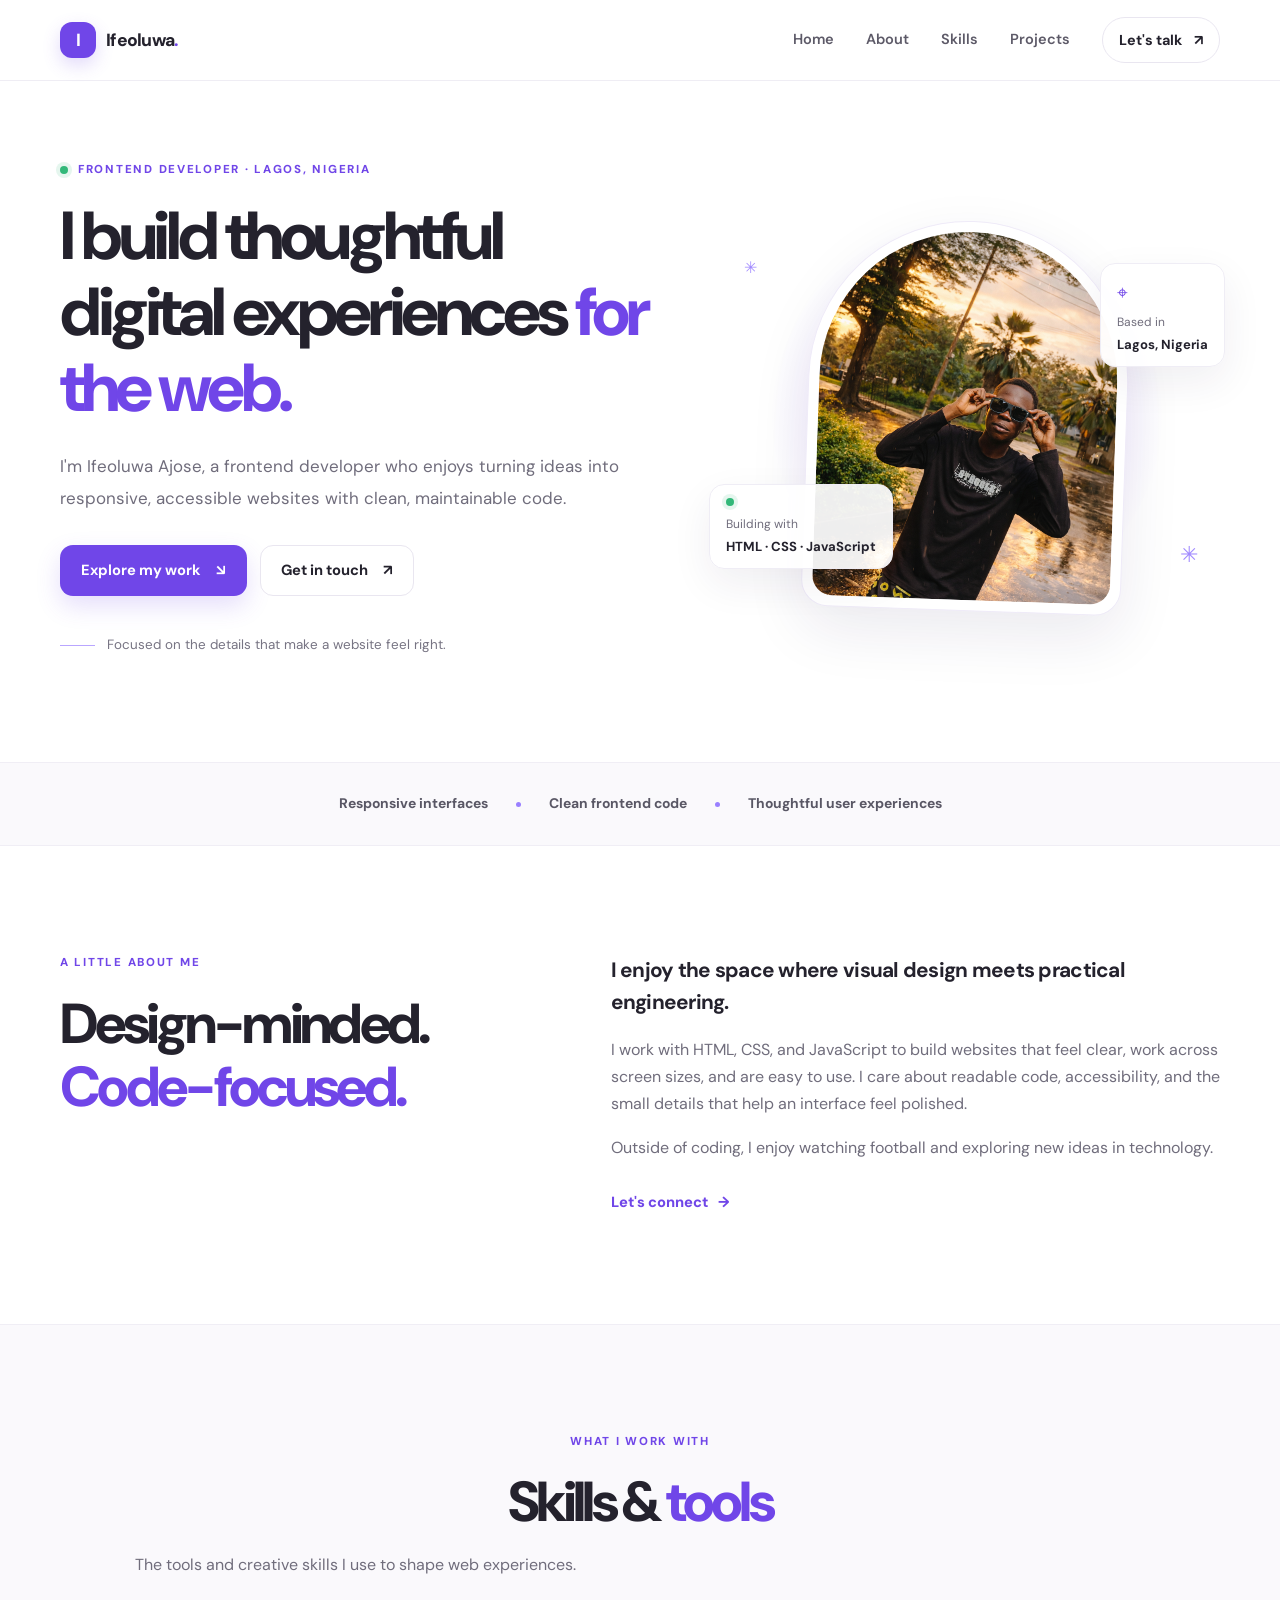
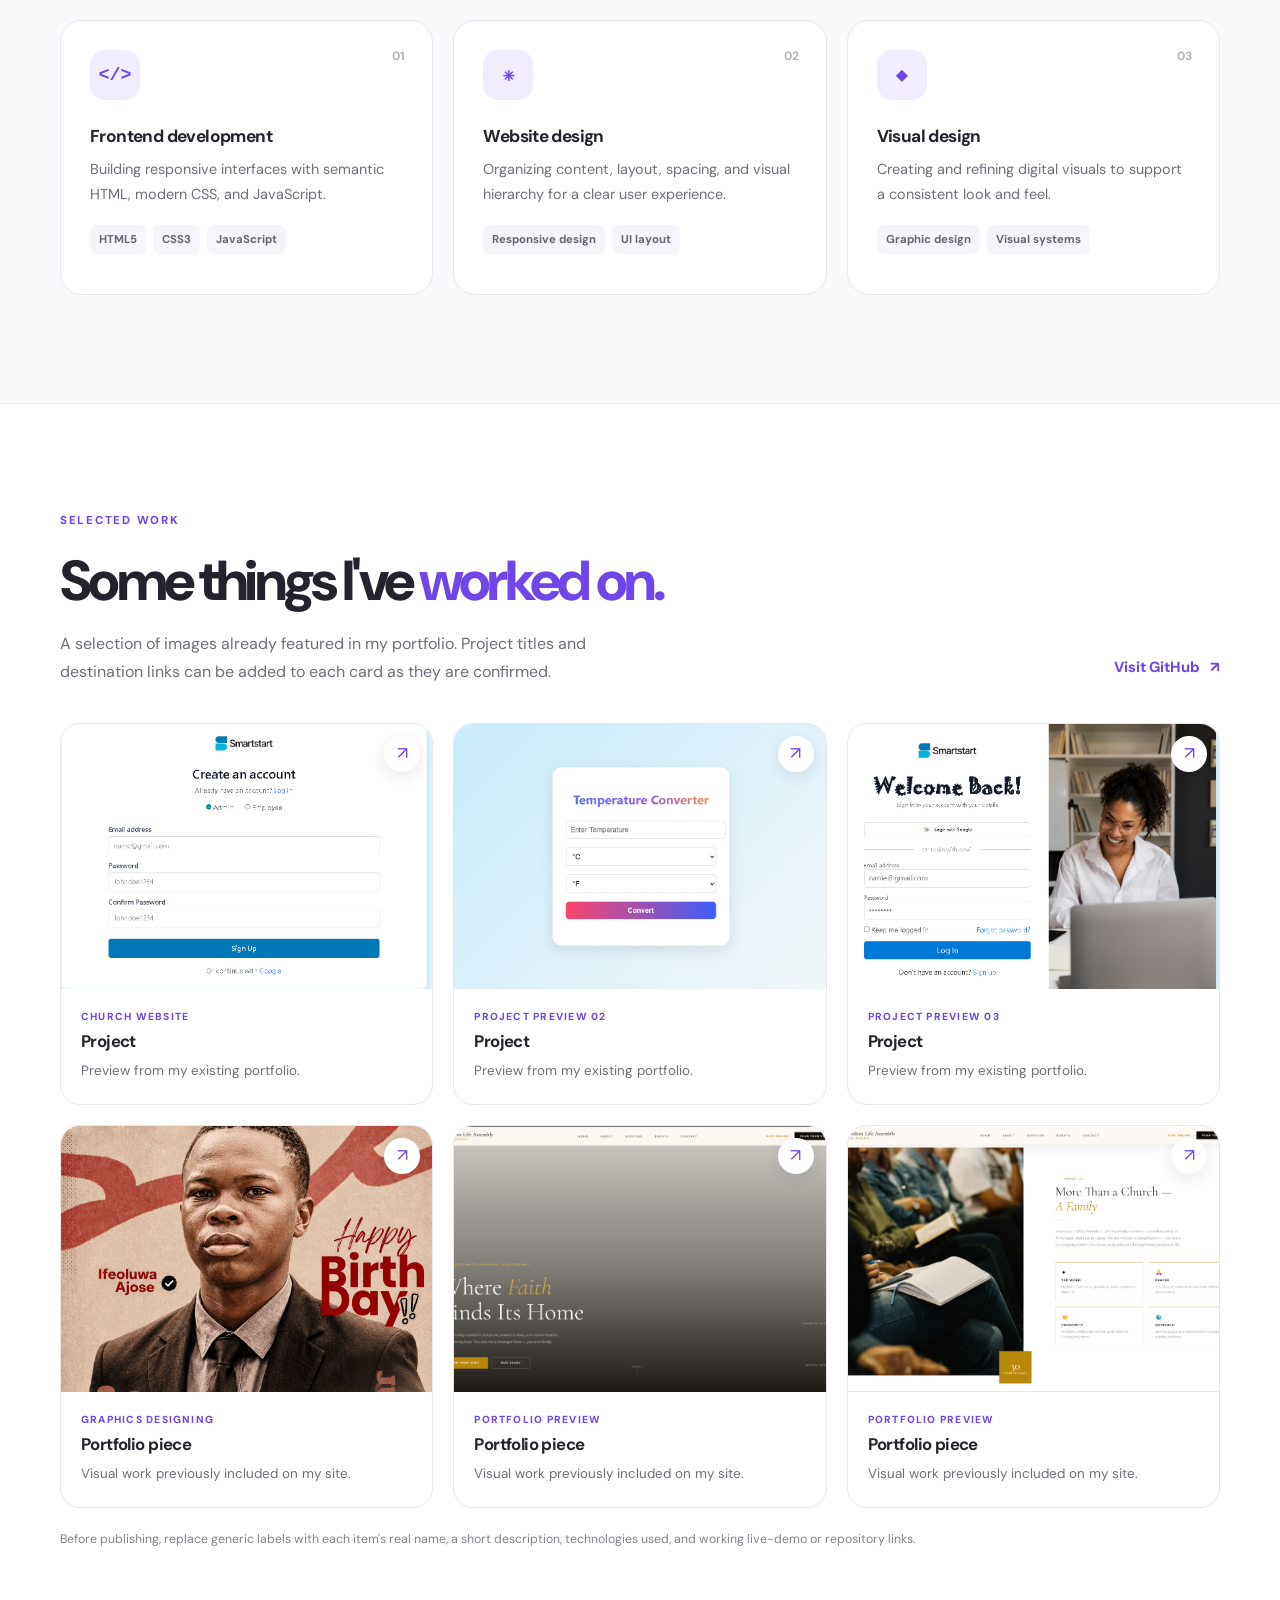
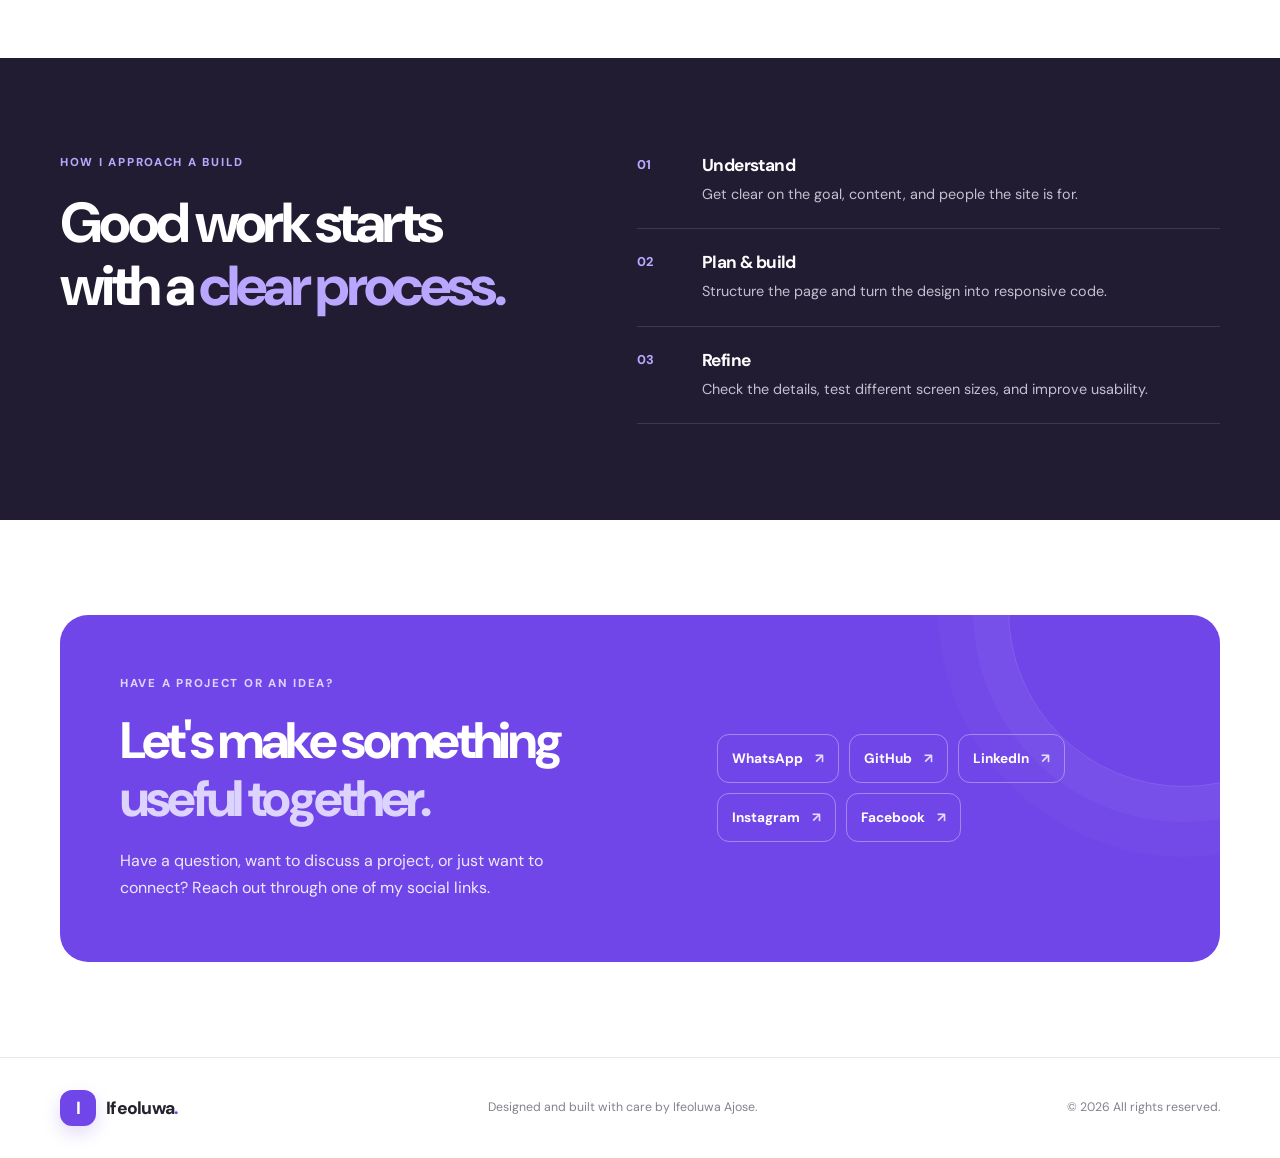
==== commit cc097d6b: "Portfolio update" ====
--- a/index.html
+++ b/index.html
@@ -56,12 +56,12 @@
     <section class="section container projects-section" id="projects">
       <div class="projects-heading reveal"><div class="section-heading"><p class="eyebrow">SELECTED WORK</p><h2>Some things I've <span class="accent">worked on.</span></h2><p class="section-intro">A selection of images already featured in my portfolio. Project titles and destination links can be added to each card as they are confirmed.</p></div><a class="text-link github-link" href="https://github.com/ife-oluwa-eniola" target="_blank" rel="noopener noreferrer">Visit GitHub <span aria-hidden="true">↗</span></a></div>
       <div class="project-grid reveal">
-        <article class="project-card"><a class="project-image" href="asset/project1.png" target="_blank" rel="noopener noreferrer" aria-label="Open project preview 1"><img src="asset/project1.png" alt="Project preview one from the existing portfolio" loading="lazy"><span class="image-arrow">↗</span></a><div class="project-info"><p class="project-label">PROJECT PREVIEW 01</p><h3>Project 01</h3><p>Preview from my existing portfolio.</p></div></article>
-        <article class="project-card"><a class="project-image" href="asset/project2.png" target="_blank" rel="noopener noreferrer" aria-label="Open project preview 2"><img src="asset/project2.png" alt="Project preview two from the existing portfolio" loading="lazy"><span class="image-arrow">↗</span></a><div class="project-info"><p class="project-label">PROJECT PREVIEW 02</p><h3>Project 02</h3><p>Preview from my existing portfolio.</p></div></article>
-        <article class="project-card"><a class="project-image" href="asset/project3.png" target="_blank" rel="noopener noreferrer" aria-label="Open project preview 3"><img src="asset/project3.png" alt="Project preview three from the existing portfolio" loading="lazy"><span class="image-arrow">↗</span></a><div class="project-info"><p class="project-label">PROJECT PREVIEW 03</p><h3>Project 03</h3><p>Preview from my existing portfolio.</p></div></article>
-        <article class="project-card"><a class="project-image" href="asset/port1.jpg" target="_blank" rel="noopener noreferrer" aria-label="Open portfolio preview 1"><img src="asset/port1.jpg" alt="Portfolio image one from the existing website" loading="lazy"><span class="image-arrow">↗</span></a><div class="project-info"><p class="project-label">PORTFOLIO PREVIEW 01</p><h3>Portfolio piece 01</h3><p>Visual work previously included on my site.</p></div></article>
-        <article class="project-card"><a class="project-image" href="asset/port2.jpg" target="_blank" rel="noopener noreferrer" aria-label="Open portfolio preview 2"><img src="asset/port2.jpg" alt="Portfolio image two from the existing website" loading="lazy"><span class="image-arrow">↗</span></a><div class="project-info"><p class="project-label">PORTFOLIO PREVIEW 02</p><h3>Portfolio piece 02</h3><p>Visual work previously included on my site.</p></div></article>
-        <article class="project-card"><a class="project-image" href="asset/port3.jpg" target="_blank" rel="noopener noreferrer" aria-label="Open portfolio preview 3"><img src="asset/port3.jpg" alt="Portfolio image three from the existing website" loading="lazy"><span class="image-arrow">↗</span></a><div class="project-info"><p class="project-label">PORTFOLIO PREVIEW 03</p><h3>Portfolio piece 03</h3><p>Visual work previously included on my site.</p></div></article>
+        <article class="project-card"><a class="project-image" href="asset/project1.png" target="_blank" rel="noopener noreferrer" aria-label="Open project preview 1"><img src="asset/project1.png" alt="Project preview one from the existing portfolio" loading="lazy"><span class="image-arrow">↗</span></a><div class="project-info"><p class="project-label">CHURCH WEBSITE</p><h3>Project </h3><p>Preview from my existing portfolio.</p></div></article>
+        <article class="project-card"><a class="project-image" href="asset/project2.png" target="_blank" rel="noopener noreferrer" aria-label="Open project preview 2"><img src="asset/project2.png" alt="Project preview two from the existing portfolio" loading="lazy"><span class="image-arrow">↗</span></a><div class="project-info"><p class="project-label">PROJECT PREVIEW 02</p><h3>Project </h3><p>Preview from my existing portfolio.</p></div></article>
+        <article class="project-card"><a class="project-image" href="asset/project3.png" target="_blank" rel="noopener noreferrer" aria-label="Open project preview 3"><img src="asset/project3.png" alt="Project preview three from the existing portfolio" loading="lazy"><span class="image-arrow">↗</span></a><div class="project-info"><p class="project-label">PROJECT PREVIEW 03</p><h3>Project </h3><p>Preview from my existing portfolio.</p></div></article>
+        <article class="project-card"><a class="project-image" href="asset/birthday design 1.png" target="_blank" rel="noopener noreferrer" aria-label="Open portfolio preview 1"><img src="asset/birthday design 1.png" alt="Portfolio image one from the existing graphics design" loading="lazy"><span class="image-arrow">↗</span></a><div class="project-info"><p class="project-label">GRAPHICS DESIGNING</p><h3>Portfolio piece </h3><p>Visual work previously included on my site.</p></div></article>
+        <article class="project-card"><a class="project-image" href="asset/Screenshot 2026-10-09 155232.png" target="_blank" rel="noopener noreferrer" aria-label="Open portfolio preview 2"><img src="asset/Screenshot 2026-10-09 155232.png" alt="Portfolio image two from the existing website" loading="lazy"><span class="image-arrow">↗</span></a><div class="project-info"><p class="project-label">PORTFOLIO PREVIEW </p><h3>Portfolio piece </h3><p>Visual work previously included on my site.</p></div></article>
+        <article class="project-card"><a class="project-image" href="asset/Screenshot 2026-10-09 161519.png" target="_blank" rel="noopener noreferrer" aria-label="Open portfolio preview 3"><img src="asset/Screenshot 2026-10-09 161519.png" alt="Portfolio image three from the existing website" loading="lazy"><span class="image-arrow">↗</span></a><div class="project-info"><p class="project-label">PORTFOLIO PREVIEW </p><h3>Portfolio piece </h3><p>Visual work previously included on my site.</p></div></article>
       </div>
       <p class="edit-note">Before publishing, replace generic labels with each item's real name, a short description, technologies used, and working live-demo or repository links.</p>
     </section>
--- a/css/index.css
+++ b/css/index.css
@@ -1,547 +1,15 @@
-:root {
-  --primary: #7c3aed;
-  --secondary: #ec4899;
-  --bg: #eef2f7;
-  --card: #ffffff;
-  --text: #111827;
-  --muted: #6b7280;
-  --radius: 22px;
-}
-
-* {
-  box-sizing: border-box;
-  font-family: Inter, system-ui, Arial, sans-serif;
-}
-
-html {
-  scroll-behavior: smooth;
-}
-
-body {
-  margin: 0;
-  background: linear-gradient(135deg, #b5c1d0, #e6cdda);
-  color: var(--text);
-  max-width: 900;
-  padding-top: 60px;
-}
-
-.reveal {
-  opacity: 0;
-  transform: translateY(60px);
-  transition: all 2s ease;
-}
-
-.reveal.active {
-  opacity: 1;
-  transform: translateY(0);
-}
-
-i {
-  font-size: 40px;
-  color: #3b5999;
-  margin: 10px;
-}
-
-.nav {
-  margin: 24px auto;
-  background: var(--card);
-  border-radius: 999px;
-  padding: 14px 28px;
-  display: flex;
-  position: fixed;
-  top: 0;
-  overflow: visible;
-  width: 100%;
-  height: fit-content;
-  z-index: 1000;
-  align-items: center;
-  justify-content: space-between;
-    filter: drop-shadow(15px 10px 10px rgba(95, 68, 68, 0.962));
-}
-
-.nav-links {
-  display: flex;
-  gap: 20px;
-  list-style: none;
-}
-
-.nav-links li a {
-  color: white;
-  text-decoration: none;
-  transition: 0.3s;
-}
-
-.nav-links li a:hover {
-  color: #3b82f6;
-}
-
-#check:checked .nav-links {
-  display: flex;
-  flex-direction: column;
-  position: absolute;
-  top: 60px;
-  width: 100%;
-  background: white;
-}
-
-.menu-toggle {
-  display: none;
-  cursor: pointer;
-}
-
-.bar {
-  display: block;
-  width: 25px;
-  height: 3px;
-  margin: 5px auto;
-  background-color: #333;
-}
-
-/* Responsive */
-@media (max-width: 768px) {
-  .nav-links {
-    position: absolute;
-    top: 70px;
-    right: 0;
-    background: #111827;
-    flex-direction: column;
-    width: 200px;
-    text-align: center;
-    padding: 20px 0;
-    display: none;
-    border-bottom-left-radius: 35%;
-    border-top-left-radius: 35%;
-  }
-  .about h2{
-    font-size: 1rem;
-    font-family:'Courier New', Courier, monospace;
-    font-weight:800 ;
-    margin-bottom: 16px;
-  }
-body{
- margin-right: 0;
-}
-  .nav-links.active {
-    display: flex;
-  }
-
-  .menu-toggle {
-    display: block;
-  }
-}
-
-.logo {
-  display: flex;
-  align-items: center;
-  gap: 10px;
-  font-weight: 700;
-}
-
-.logo span {
-  width: 34px;
-  height: 34px;
-  border-radius: 50%;
-  background: linear-gradient(135deg, #b5c1d0, #462b39);
-  display: grid;
-  place-items: center;
-  color: #fff;
-}
-
-.nav a {
-  margin-left: 22px;
-  text-decoration: none;
-  color: var(--muted);
-  font-weight: 500;
-}
-
-.nav a.contact {
-  background: linear-gradient(135deg, #b5c1d0, #462b39);
-  color: #fff;
-  padding: 10px 18px;
-  border-radius: 999px;
-}
-
-/* SECTIONS */
-section {
-  max-width: 900px;
-  margin: 36px auto;
-  background: var(--card);
-  border-radius: var(--radius);
-  padding: 48px;
-  box-shadow: 0 30px 70px rgba(0, 0, 0, 0.08);
-}
-
-/* HERO */
-.hero {
-  display: grid;
-  grid-template-columns: 1.2fr 1fr;
-  gap: 48px;
-  align-items: center;
-}
-
-.hero h1 {
-  font-size: 3rem;
-  margin: 0 0 16px;
-   overflow: hidden;
-  white-space: nowrap; 
-}
-
-.hero p {
-  color: var(--muted);
-  line-height: 1.6;
-}
-
-.btn {
-  display: inline-block;
-  margin-top: 18px;
-  background: linear-gradient(135deg, #b5c1d0, #462b39);
-  color: #fff;
-  text-decoration: none;
-  font-weight: 600;
-  padding: 14px 28px;
-  border-radius: 999px;
-}
-
-.stats {
-  display: flex;
-  gap: 36px;
-  margin-top: 32px;
-}
-
-.stat strong {
-  font-size: 1.6rem;
-  display: block;
-}
-
-.stat span {
-  color: var(--muted);
-  font-size: 0.9rem;
-}
-
-.hero img {
-  width: 100%;
-  border-radius: var(--radius);
-  object-fit: cover;
-     filter: drop-shadow(15px 15px 15px rgba(95, 68, 68, 0.962));
-}
-
-/* ABOUT */
-.about {
-  display: grid;
-  grid-template-columns: 1fr 1.3fr;
-  gap: 48px;
-  align-items: center;
-}
-
-.about img {
-  width: 100%;
-  border-radius: var(--radius);
-   filter: drop-shadow(15px 15px 15px rgba(95, 68, 68, 0.962));
-}
-
-.about img:hover{
-  top: -60px;
-  opacity: 1;
-  background-color: rgb(98, 98, 250);
-  color: #fff;
-}
-.about img::before{
-  content: "";
-  position: absolute;
-  animation: rotate 3s linear infinite;
-}
-
-@keyframes rotate{
-  from{
-    transform: rotate(0deg);
-  }
-  to{
-    transform: rotate(360deg);
-  }
-}
-.about img::after{
-content: "";
-  position: absolute;
-  border-radius: 15px;
-}
-/* PROCESS */
-.process-grid {
-  display: grid;
-  grid-template-columns: repeat(auto-fit, minmax(220px, 1fr));
-  gap: 24px;
-  margin-top: 32px;
-}
-
-.process-card {
-  background: #f9fafb;
-  border-radius: 18px;
-  padding: 28px;
-}
-
-.process-card span {
-  width: 42px;
-  height: 42px;
-  border-radius: 12px;
-  background: linear-gradient(135deg, #b5c1d0, #462b39);
-  display: grid;
-  place-items: center;
-  color: #fff;
-  font-weight: 700;
-  margin-bottom: 14px;
-}
-
-/* PORTFOLIO */
-.portfolio {
-  display: grid;
-  grid-template-columns: repeat(auto-fit, minmax(260px, 1fr));
-  gap: 24px;
-  margin-top: 32px;
-}
-
-.portfolio img {
-  width: 100%;
-  border-radius: 18px;
-   filter: drop-shadow(15px 15px 15px rgba(95, 68, 68, 0.962));
-}
-
-footer {
-  text-align: center;
-  color: var(--muted);
-  margin: 40px 0;
-}
-
-@media (max-width: 900px) {
-
-  .hero,
-  .about {
-    grid-template-columns: 1fr;
-  }
-
-  section {
-    padding: 32px;
-  }
-}
-
-.bt a {
-  position: fixed;
-  bottom: 0;
-  right: 0;
-  display: flex;
-  color: white;
-  text-decoration: none;
-  background: linear-gradient(135deg, #b5c1d0, #462b39);
-  list-style: none;
-  margin-bottom: 20px;
-  padding: 10px;
-  box-shadow: 0 30px 70px rgba(0, 0, 0, 0.08);
-  border-radius: 50%;
-}
-
-.contact-section {
-  max-width: 600px;
-  margin: auto;
-  padding: 20px;
-}
-
-.contact-section h2 {
-  text-align: center;
-  margin-bottom: 20px;
-  color: var(--text);
-}
-
-.contact-section form {
-  display: flex;
-  flex-direction: column;
-  gap: 12px;
-}
-
-.wrapper {
-  display: flex;
-  align-items: center;
-  justify-content: center;
-}
-
-.wrapper .button {
-  display: flex;
-  align-items: center;
-  justify-content: center;
-  flex-direction: column;
-  position: relative;
-  z-index: 2;
-  padding: 10px;
-  cursor: pointer;
-  text-decoration: none;
-  margin: 0 10px;
-  transition: all 0.4s cubic-bezier(0.68, -0.55, 0.265, 1.55);
-}
-
-.wrapper .button .icon {
-  position: relative;
-  height: 20px;
-  width: 20px;
-  background: #fff;
-  border-radius: 50%;
-  display: flex;
-  align-items: center;
-  justify-content: center;
-  z-index: 2;
-  box-shadow: 0 10px 10px rgba(0, 0, 0, 0.1);
-  font-size: 25px;
-  color: #333;
-  transition: all 0.4s cubic-bezier(0.68, -0.55, 0.265, 1.55);
-}
-
-/* Tooltip Design */
-.wrapper .button span {
-  position: absolute;
-  top: 0;
-  padding: 8px 10px;
-  background: #fff;
-  color: #333;
-  font-size: 18px;
-  font-weight: 500;
-  border-radius: 25px;
-  pointer-events: none;
-  z-index: -1;
-  opacity: 0;
-  box-shadow: 0 10px 10px rgba(0, 0, 0, 0.1);
-  transition: all 0.4s cubic-bezier(0.68, -0.55, 0.265, 1.55);
-}
-
-/* Tooltip Arrow */
-.wrapper .button span::before {
-  position: absolute;
-  content: "";
-  height: 12px;
-  width: 12px;
-  background: inherit;
-  bottom: -5px;
-  left: 50%;
-  transform: translateX(-50%) rotate(45deg);
-}
-
-/* Hover Animations */
-.wrapper .button:hover span {
-  top: -60px;
-  opacity: 1;
-  background-color: rgb(98, 98, 250);
-  color: #fff;
-}
-
-.wrapper .button:hover .icon {
-  color: #fff;
-  background-color: rgb(66, 66, 247);
-}
-
-@media (max-width: 768px) {
-  .wrapper {
-    flex-direction: row;
-    gap: 6px;
-    size: 1rem;
-  }
-  .wrapper .button .icon{
-    width: 30px;
-    height: 30px;
-  }
-}
-.hero-card {
-  background: rgba(255, 255, 255, 0.08);
-  border-radius: 20px;
-  backdrop-filter: blur(20px);
-  box-shadow: 0 20px 60px rgba(0, 0, 0, 0.4);
-  text-align: center;
-  color: rgb(207, 77, 77);
-}
-h2{
-  font-weight:bold;
-}
-.name {
-  color: #7c3aed;
-}
-
-h1 {
-  font-size: 40px;
-  margin-bottom: 15px;
-}
-
-h2 {
-  font-size: 26px;
-  font-weight: 400;
-}
-
-.typed-text {
-  color: #a78bfa;
-  border-right: 2px solid #a78bfa;
-  padding-right: 6px;
-  animation: blink 0.7s infinite;
-}
-
-@keyframes blink {
-  50% { border-color: transparent; }
-}
-
-
-.contact-container {
-  display: flex;
-  max-width: 900px;
-  margin: 50px auto;
-  box-shadow: 0 10px 30px rgba(0,0,0,0.1);
-  border-radius: 8px;
-  overflow: hidden;
-}
-/* Left Blue Panel */
-.left-panel {
-  background: linear-gradient(135deg, #b5c1d0, #462b39); /* Matches the image's cyan/blue */
-  color: white;
-  padding: 40px;
-  flex: 1;
-  display: flex;
-  flex-direction: column;
-  justify-content: center;
-}
-
-h2 { margin-top: 0; }
-
-.input-group { margin-bottom: 15px; }
-
-.input-group label {
-  display: block;
-  font-size: 12px;
-  color: #666;
-  margin-bottom: 5px;
-}
-
-input, textarea {
-  width: 100%;
-  padding: 10px;
-  border: 1px solid #ddd;
-  border-radius: 4px;
-  background-color: #f9f9f9;
-}
-
-.submit-btn {
-  background: linear-gradient(135deg, #b5c1d0, #462b39);
-  color: white;
-  border: none;
-  padding: 12px 0;
-  width: 100%;
-  border-radius: 25px;
-  cursor: pointer;
-  font-weight: bold;
-}
-
-/* Responsive: Stacks panels on mobile */
-@media (max-width: 768px) {
-  .contact-container {
-    flex-direction: column;
-    margin: 20px;
-  }
-}
-
-.right-panel { max-width: 600px; margin: 0 auto; padding: 20px; }
-input { width: 100%; padding: 10px; margin-bottom: 15px; box-sizing: border-box; }
-
-/* Responsive break-point */
-@media (max-width: 600px) {
-  input { width: 100%; }
-}
+:root{--ink:#24222d;--muted:#706d7c;--violet:#7046e8;--violet-dark:#5630c9;--violet-soft:#f1edff;--line:#e9e6f0;--soft:#faf9fc;--font:'DM Sans',Arial,sans-serif;--heading:'Manrope','DM Sans',sans-serif;--shadow:0 22px 60px rgba(37,25,77,.09)}
+*{box-sizing:border-box}html{scroll-behavior:smooth;scroll-padding-top:96px}body{margin:0;color:var(--ink);background:#fff;font:16px/1.7 var(--font);-webkit-font-smoothing:antialiased}a{color:inherit;text-decoration:none}img{display:block;max-width:100%}a:focus-visible,button:focus-visible{outline:3px solid #a994ff;outline-offset:4px}.container{width:min(1160px,calc(100% - 48px));margin-inline:auto}.section{padding-block:108px}.skip-link{position:absolute;top:-60px;left:15px;z-index:1100;padding:10px 14px;border-radius:8px;background:var(--ink);color:#fff}.skip-link:focus{top:12px}
+.site-header{position:sticky;top:0;z-index:1000;background:rgba(255,255,255,.92);border-bottom:1px solid #e9e6f0b8;backdrop-filter:blur(16px)}.nav{min-height:80px;display:flex;align-items:center;justify-content:space-between;gap:24px}.brand{display:inline-flex;align-items:center;gap:10px;font:800 1.1rem var(--heading);letter-spacing:-.04em}.brand-mark{display:grid;place-items:center;width:36px;height:36px;border-radius:12px;background:var(--violet);color:#fff;box-shadow:0 7px 18px #7046e833}.dot,.accent{color:var(--violet)}.nav-links{display:flex;align-items:center;gap:32px}.nav-links>a:not(.nav-cta){font-size:.91rem;font-weight:600;color:#5d5a68}.nav-links>a:hover{color:var(--violet)}.nav-cta{display:flex;align-items:center;gap:12px;padding:10px 16px;border:1px solid var(--line);border-radius:999px;font-size:.9rem;font-weight:700}.nav-cta:hover{background:var(--violet);border-color:var(--violet);color:#fff!important}.menu-toggle{display:none;width:44px;height:44px;align-items:center;justify-content:center;flex-direction:column;gap:5px;border:1px solid var(--line);border-radius:13px;background:#fff;cursor:pointer}.menu-toggle span{width:18px;height:2px;border-radius:3px;background:var(--ink);transition:transform .2s,opacity .2s}
+.hero{min-height:630px;display:grid;grid-template-columns:1.08fr .92fr;align-items:center;gap:60px;padding-top:80px;padding-bottom:92px}.eyebrow{display:flex;align-items:center;gap:10px;margin:0 0 20px;color:var(--violet);font-size:.72rem;font-weight:800;letter-spacing:.15em;line-height:1.5}.status-dot,.mini-dot{width:8px;height:8px;border-radius:50%;background:#32b879;box-shadow:0 0 0 4px #32b87920}.hero h1,.section-heading h2,.contact-panel h2{margin:0;font-family:var(--heading);font-weight:800;letter-spacing:-.065em;line-height:1.12}.hero h1{max-width:660px;font-size:clamp(3rem,5.3vw,5rem)}.hero-text{max-width:565px;margin:25px 0 0;color:var(--muted);font-size:1.06rem;line-height:1.85}.hero-actions{display:flex;flex-wrap:wrap;gap:13px;margin-top:31px}.button{min-height:50px;display:inline-flex;align-items:center;justify-content:center;gap:15px;padding:12px 20px;border:1px solid transparent;border-radius:13px;font-size:.92rem;font-weight:700;transition:transform .2s,box-shadow .2s,background .2s}.button:hover{transform:translateY(-2px)}.primary{background:var(--violet);color:white;box-shadow:0 10px 24px #7046e82e}.primary:hover{background:var(--violet-dark);box-shadow:0 13px 28px #7046e83d}.secondary{border-color:var(--line);background:white}.secondary:hover{border-color:#c6b8ff;background:#fcfbff}.hero-note{display:flex;align-items:center;gap:12px;margin-top:38px;color:#777483;font-size:.84rem}.hero-note span{width:35px;height:1px;background:#b9a6ff}
+.hero-visual{position:relative;min-height:430px;display:grid;place-items:center}.glow{position:absolute;width:min(390px,90%);aspect-ratio:1;border-radius:50%;background:radial-gradient(circle,#eee8ff 0,#f7f4ff 55%,#fff 72%)}.portrait{position:relative;z-index:1;width:min(320px,78%);height:390px;padding:10px;border:1px solid #efebf8;border-radius:180px 180px 30px 30px;background:#fff;box-shadow:var(--shadow);transform:rotate(2deg)}.portrait img{width:100%;height:100%;object-fit:cover;object-position:center top;border-radius:170px 170px 23px 23px}.float-card{position:absolute;z-index:2;display:flex;flex-direction:column;gap:3px;padding:13px 16px;border:1px solid #efedf5;border-radius:15px;background:#ffffffed;box-shadow:0 15px 40px #25194d12;color:var(--muted);font-size:.75rem}.float-card strong{color:var(--ink);font:700 .82rem var(--heading)}.code-card{left:-5px;bottom:62px}.code-card .mini-dot{margin-bottom:5px}.location-card{right:-5px;top:62px}.pin{color:var(--violet);font-size:1.2rem}.spark{position:absolute;color:#a18aff;font-size:1.35rem}.spark-one{right:22px;bottom:57px}.spark-two{left:30px;top:53px;font-size:1rem}
+.focus-strip{background:var(--soft);border-block:1px solid #f0eef5}.strip-inner{min-height:82px;display:flex;align-items:center;justify-content:center;gap:28px;color:#595765;font-size:.87rem;font-weight:700}.strip-inner i{width:5px;height:5px;border-radius:50%;background:#9a80ff}
+.about{display:grid;grid-template-columns:.85fr 1.15fr;gap:100px;align-items:start}.section-heading h2{font-size:clamp(2.4rem,4.4vw,3.65rem)}.section-intro{max-width:590px;margin:18px 0 0;color:var(--muted)}.about-copy{max-width:620px}.about-copy p{margin:0 0 17px;color:var(--muted)}.about-copy .lead{color:var(--ink);font:700 1.3rem/1.55 var(--heading);letter-spacing:-.035em}.text-link{display:inline-flex;align-items:center;gap:10px;margin-top:12px;color:var(--violet);font-size:.92rem;font-weight:800}.text-link span{transition:transform .2s}.text-link:hover span{transform:translateX(4px)}
+.skills-section{background:var(--soft);border-block:1px solid #f0eef5}.centered{text-align:center;margin-bottom:42px}.centered .eyebrow{justify-content:center}.skills-grid{display:grid;grid-template-columns:repeat(3,1fr);gap:20px}.skill-card{position:relative;min-height:275px;padding:29px;border:1px solid var(--line);border-radius:22px;background:#fff;transition:transform .25s,box-shadow .25s,border-color .25s}.skill-card:hover,.project-card:hover{transform:translateY(-5px);border-color:#dcd1ff;box-shadow:var(--shadow)}.skill-number{position:absolute;top:25px;right:27px;color:#b5b1c1;font-size:.75rem;font-weight:800}.skill-icon{display:grid;place-items:center;width:50px;height:50px;margin-bottom:25px;border-radius:15px;background:var(--violet-soft);color:var(--violet);font:800 1.15rem monospace}.skill-card h3,.project-card h3,.process-list h3{margin:0;font:700 1.08rem var(--heading);letter-spacing:-.035em}.skill-card p{margin:10px 0 19px;color:var(--muted);font-size:.9rem}.tags{display:flex;flex-wrap:wrap;gap:7px}.tags span{padding:5px 9px;border-radius:7px;background:#f7f5fc;color:#686474;font-size:.71rem;font-weight:700}
+.projects-heading{display:flex;align-items:end;justify-content:space-between;gap:25px;margin-bottom:38px}.github-link{flex-shrink:0;margin-bottom:5px}.project-grid{display:grid;grid-template-columns:repeat(3,minmax(0,1fr));gap:20px}.project-card{overflow:hidden;border:1px solid var(--line);border-radius:20px;background:#fff;transition:transform .25s,box-shadow .25s,border-color .25s}.project-image{position:relative;display:block;aspect-ratio:1.4;overflow:hidden;background:#f1eef8}.project-image img{width:100%;height:100%;object-fit:cover;transition:transform .45s}.project-card:hover .project-image img{transform:scale(1.035)}.image-arrow{position:absolute;top:12px;right:12px;display:grid;place-items:center;width:36px;height:36px;border-radius:50%;background:white;color:var(--violet);font-size:1.1rem;box-shadow:0 5px 15px #20133a18}.project-info{padding:19px 20px 21px}.project-label{margin:0 0 5px;color:var(--violet);font-size:.64rem;font-weight:800;letter-spacing:.12em}.project-card h3{font-size:1.05rem}.project-info>p:last-child{margin:8px 0 0;color:var(--muted);font-size:.84rem}.edit-note{margin:21px 0 0;color:#85818f;font-size:.77rem}
+.process-section{padding-block:96px;background:#211c31;color:white}.process-layout{display:grid;grid-template-columns:.9fr 1.1fr;gap:100px;align-items:start}.process-section .eyebrow,.process-section .accent{color:#b9a7ff}.process-list article{display:grid;grid-template-columns:45px 1fr;gap:20px;padding:22px 0;border-bottom:1px solid #ffffff20}.process-list article:first-child{padding-top:0}.process-list article>span{color:#b9a7ff;font-size:.8rem;font-weight:800}.process-list p{margin:6px 0 0;color:#c5c0d0;font-size:.9rem}
+.contact-section{padding-block:95px}.contact-panel{position:relative;display:grid;grid-template-columns:1.1fr .9fr;gap:55px;align-items:center;overflow:hidden;padding:60px;border-radius:28px;background:var(--violet);color:#fff}.contact-panel:after{content:"";position:absolute;top:-180px;right:-140px;width:350px;height:350px;border:1px solid #ffffff22;border-radius:50%;box-shadow:0 0 0 35px #ffffff08,0 0 0 70px #ffffff05;pointer-events:none}.contact-panel .eyebrow{color:#ddd3ff}.contact-panel h2{font-size:clamp(2.4rem,4vw,3.4rem)}.contact-panel h2 span{color:#ddd3ff}.contact-copy{max-width:450px;margin:20px 0 0;color:#eee9ff}.contact-links{position:relative;z-index:1;display:flex;flex-wrap:wrap;gap:10px}.contact-links a{display:flex;align-items:center;gap:12px;padding:12px 14px;border:1px solid #ffffff59;border-radius:12px;color:#fff;font-size:.85rem;font-weight:700;transition:background .2s}.contact-links a:hover{background:#ffffff18}.contact-links a span{opacity:.8}.site-footer{border-top:1px solid var(--line)}.footer-inner{min-height:100px;display:flex;align-items:center;justify-content:space-between;gap:20px}.footer-inner p{margin:0;color:#85818f;font-size:.77rem}.back-top{position:fixed;right:20px;bottom:20px;z-index:20;display:grid;place-items:center;width:42px;height:42px;border-radius:13px;background:var(--ink);color:#fff;box-shadow:0 8px 25px #20202a30;opacity:0;visibility:hidden;transform:translateY(8px);transition:opacity .2s,transform .2s,visibility .2s}.back-top.visible{opacity:1;visibility:visible;transform:translateY(0)}.reveal{opacity:0;transform:translateY(18px);transition:opacity .6s ease,transform .6s ease}.reveal.is-visible{opacity:1;transform:translateY(0)}
+@media(max-width:950px){.hero{gap:35px;min-height:580px}.hero h1{font-size:clamp(2.8rem,6vw,4.3rem)}.about,.process-layout{gap:55px}.contact-panel{padding:42px;gap:32px}.project-grid{gap:15px}.project-info{padding-inline:15px}}
+@media(max-width:760px){.container{width:min(100% - 36px,600px)}.section{padding-block:76px}.nav{min-height:72px}.menu-toggle{display:flex}.nav-links{position:fixed;top:72px;left:0;right:0;display:flex;flex-direction:column;align-items:stretch;gap:0;padding:12px 24px 24px;background:#fff;border-bottom:1px solid var(--line);box-shadow:0 20px 30px #211c3110;opacity:0;visibility:hidden;transform:translateY(-8px);transition:opacity .2s,transform .2s,visibility .2s}.nav-links.open{opacity:1;visibility:visible;transform:translateY(0)}.nav-links>a:not(.nav-cta){padding:13px 4px;border-bottom:1px solid #f0eef5}.nav-cta{justify-content:center;margin-top:15px}.menu-toggle[aria-expanded=true] span:first-child{transform:translateY(7px) rotate(45deg)}.menu-toggle[aria-expanded=true] span:nth-child(2){opacity:0}.menu-toggle[aria-expanded=true] span:last-child{transform:translateY(-7px) rotate(-45deg)}.hero{grid-template-columns:1fr;gap:22px;padding-top:55px;padding-bottom:68px}.hero h1{font-size:clamp(2.8rem,11vw,4.4rem)}.hero-text{font-size:1rem}.hero-visual{min-height:370px;order:-1}.portrait{width:250px;height:320px}.glow{width:315px}.code-card{left:0;bottom:35px}.location-card{right:0;top:38px}.strip-inner{min-height:auto;padding-block:21px;flex-wrap:wrap;gap:11px 15px;font-size:.75rem}.strip-inner i{width:4px;height:4px}.about{grid-template-columns:1fr;gap:24px}.section-heading h2{font-size:clamp(2.35rem,9vw,3.5rem)}.skills-grid{grid-template-columns:1fr}.skill-card{min-height:auto}.projects-heading{align-items:flex-start}.github-link{display:none}.project-grid{grid-template-columns:1fr;gap:17px}.project-image{aspect-ratio:1.55}.process-section{padding-block:75px}.process-layout{grid-template-columns:1fr;gap:32px}.contact-section{padding-block:65px}.contact-panel{grid-template-columns:1fr;gap:32px;padding:30px 23px;border-radius:23px}.contact-panel h2{font-size:clamp(2.3rem,9vw,3.2rem)}.contact-links{gap:9px}.contact-links a{padding:11px 12px;font-size:.8rem}.footer-inner{padding-block:23px;flex-wrap:wrap;justify-content:flex-start}.footer-inner p{width:100%}.back-top{right:13px;bottom:13px}}
+@media(max-width:420px){.container{width:calc(100% - 28px)}.hero-actions{flex-direction:column}.hero-actions .button{width:100%}.hero-visual{min-height:335px}.portrait{width:220px;height:285px}.glow{width:270px}.float-card{padding:10px 11px}.float-card strong{font-size:.73rem}.code-card{left:-2px;bottom:28px}.location-card{right:-2px;top:25px}.strip-inner{justify-content:flex-start}.contact-links a{flex:1;justify-content:center;min-width:108px}}
+@media(prefers-reduced-motion:reduce){html{scroll-behavior:auto}*,*::before,*::after{animation-duration:.01ms!important;animation-iteration-count:1!important;transition-duration:.01ms!important;scroll-behavior:auto!important}.reveal{opacity:1;transform:none}}
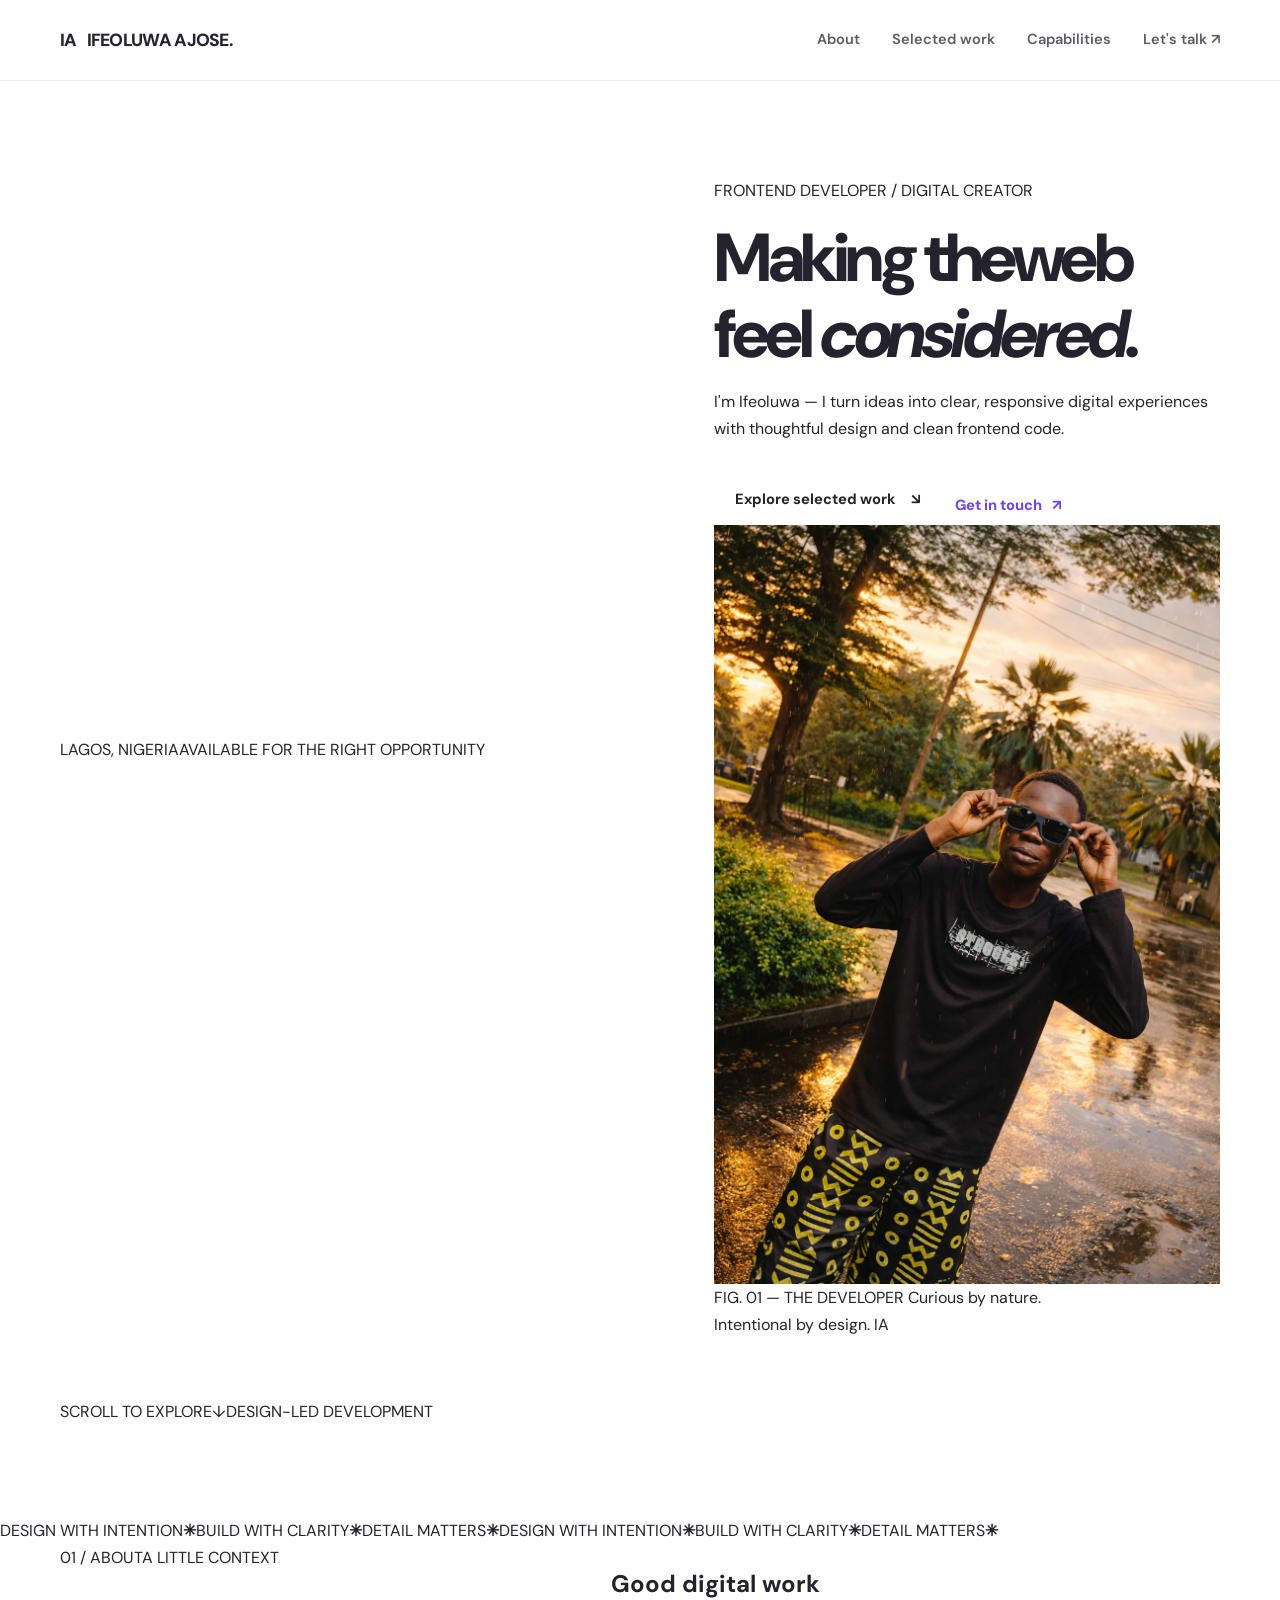
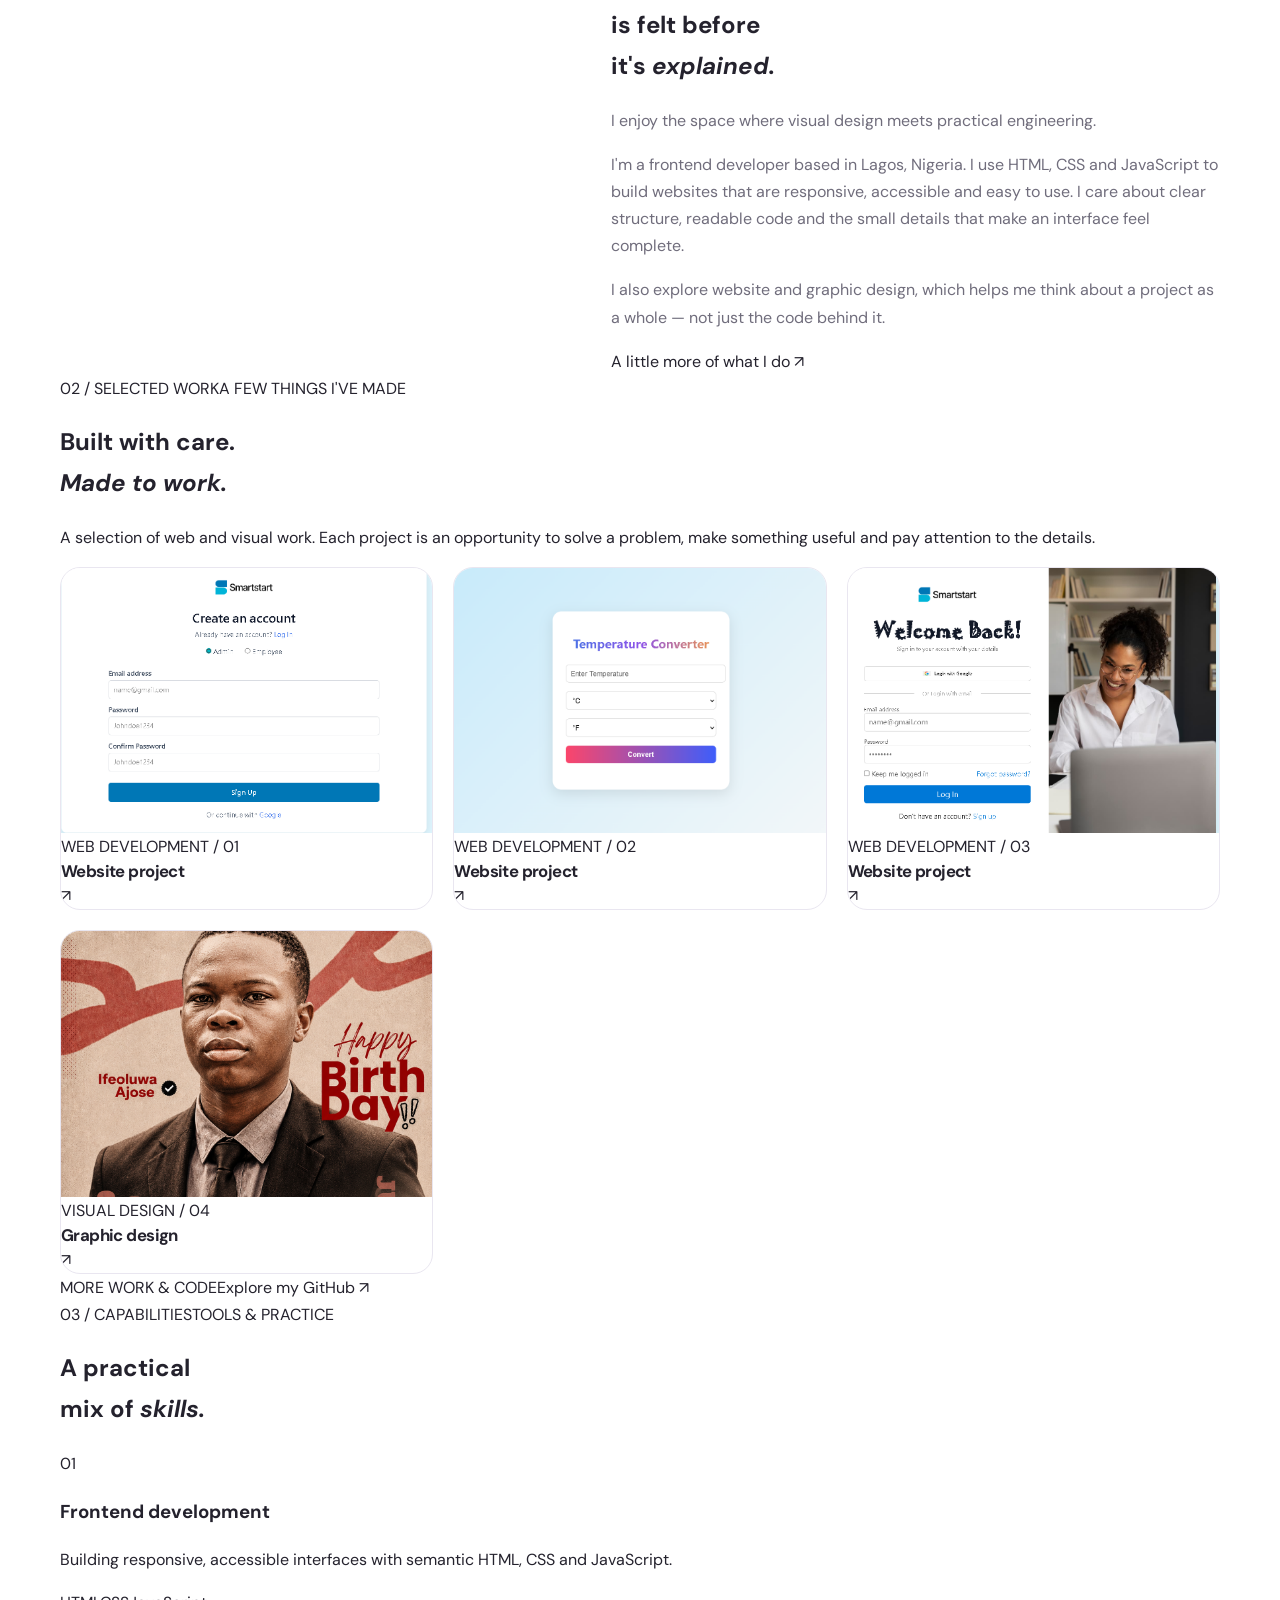
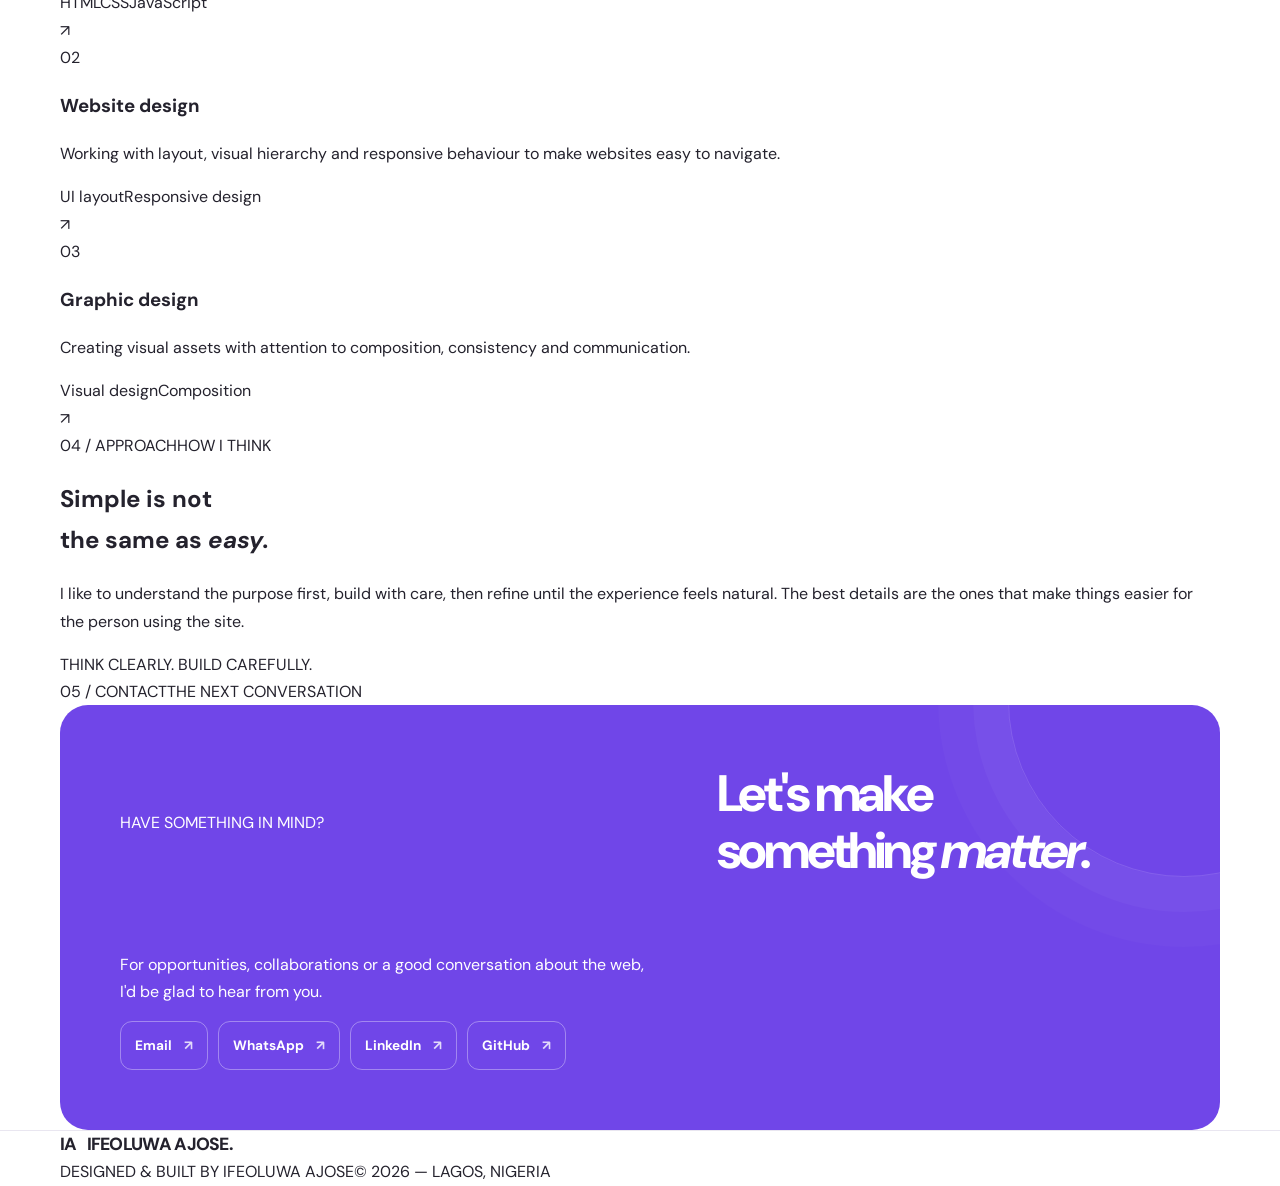
==== commit 396eceb9: "Redesign portfolio with editorial visual direction and refined motion" ====
--- a/index.html
+++ b/index.html
@@ -3,81 +3,136 @@
 <head>
   <meta charset="utf-8">
   <meta name="viewport" content="width=device-width, initial-scale=1">
-  <meta name="theme-color" content="#ffffff">
-  <meta name="description" content="Ifeoluwa Ajose is a frontend developer based in Lagos, Nigeria, building responsive web experiences with HTML, CSS and JavaScript.">
-  <title>Ifeoluwa Ajose — Frontend Developer</title>
+  <meta name="theme-color" content="#f5f3ee">
+  <meta name="description" content="Ifeoluwa Ajose is a frontend developer and digital creator in Lagos, Nigeria, building thoughtful, responsive web experiences.">
+  <title>Ifeoluwa Ajose — Frontend Developer & Digital Creator</title>
   <link rel="preconnect" href="https://fonts.googleapis.com">
   <link rel="preconnect" href="https://fonts.gstatic.com" crossorigin>
-  <link href="https://fonts.googleapis.com/css2?family=DM+Sans:wght@400;500;600;700&family=Manrope:wght@400;500;600;700;800&display=swap" rel="stylesheet">
+  <link href="https://fonts.googleapis.com/css2?family=DM+Mono:wght@400;500&family=DM+Sans:wght@400;500;600;700;800&family=Instrument+Serif:ital@0;1&display=swap" rel="stylesheet">
   <link rel="stylesheet" href="css/index.css">
   <script src="script/index.js" defer></script>
 </head>
 <body>
+  <div class="scroll-progress" aria-hidden="true"><span id="scrollProgress"></span></div>
   <a class="skip-link" href="#main">Skip to content</a>
+
   <header class="site-header">
     <nav class="nav container" aria-label="Main navigation">
-      <a class="brand" href="#home" aria-label="Ifeoluwa Ajose home"><span class="brand-mark">I</span><span>Ifeoluwa<span class="dot">.</span></span></a>
-      <button class="menu-toggle" type="button" aria-label="Open navigation" aria-expanded="false" aria-controls="navLinks"><span></span><span></span><span></span></button>
+      <a class="brand" href="#home" aria-label="Ifeoluwa Ajose home"><span class="brand-symbol">IA</span><span>IFEOLUWA AJOSE<span class="brand-period">.</span></span></a>
+      <button class="menu-toggle" type="button" aria-label="Open navigation" aria-expanded="false" aria-controls="navLinks"><span></span><span></span></button>
       <div class="nav-links" id="navLinks">
-        <a href="#home">Home</a><a href="#about">About</a><a href="#skills">Skills</a><a href="#projects">Projects</a><a class="nav-cta" href="#contact">Let's talk <span aria-hidden="true">↗</span></a>
+        <a href="#about">About</a><a href="#work">Selected work</a><a href="#skills">Capabilities</a><a class="nav-contact" href="#contact">Let's talk <span aria-hidden="true">↗</span></a>
       </div>
     </nav>
   </header>
+
   <main id="main">
-    <section class="hero container section" id="home">
-      <div class="hero-copy reveal">
-        <p class="eyebrow"><span class="status-dot"></span> FRONTEND DEVELOPER · LAGOS, NIGERIA</p>
-        <h1>I build thoughtful digital experiences <span class="accent">for the web.</span></h1>
-        <p class="hero-text">I'm Ifeoluwa Ajose, a frontend developer who enjoys turning ideas into responsive, accessible websites with clean, maintainable code.</p>
-        <div class="hero-actions"><a class="button primary" href="#projects">Explore my work <span aria-hidden="true">↘</span></a><a class="button secondary" href="#contact">Get in touch <span aria-hidden="true">↗</span></a></div>
-        <p class="hero-note"><span></span> Focused on the details that make a website feel right.</p>
+    <section class="hero container" id="home">
+      <div class="hero-topline mono reveal"><span>LAGOS, NIGERIA</span><span>AVAILABLE FOR THE RIGHT OPPORTUNITY <i class="availability-dot"></i></span></div>
+      <div class="hero-grid">
+        <div class="hero-copy">
+          <p class="hero-kicker reveal"><span class="kicker-line"></span> FRONTEND DEVELOPER / DIGITAL CREATOR</p>
+          <h1 class="hero-title"><span class="title-line reveal">Making the</span><span class="title-line reveal">web feel <em>considered.</em></span></h1>
+          <div class="hero-bottom reveal">
+            <p class="hero-intro">I'm Ifeoluwa — I turn ideas into clear, responsive digital experiences with thoughtful design and clean frontend code.</p>
+            <div class="hero-actions"><a class="button button-dark" href="#work">Explore selected work <span>↘</span></a><a class="text-link" href="#contact">Get in touch <span>↗</span></a></div>
+          </div>
+        </div>
+        <div class="hero-image-wrap reveal">
+          <div class="hero-image-frame"><img src="asset/personal.png" alt="Portrait of Ifeoluwa Ajose" fetchpriority="high"></div>
+          <span class="image-index mono">FIG. 01 — THE DEVELOPER</span>
+          <span class="hero-side-note">Curious by nature.<br>Intentional by design.</span>
+          <span class="hero-stamp" aria-hidden="true">IA</span>
+        </div>
       </div>
-      <div class="hero-visual reveal">
-        <div class="glow"></div>
-        <div class="portrait"><img src="asset/personal.png" alt="Portrait of Ifeoluwa Ajose" fetchpriority="high"></div>
-        <div class="float-card code-card"><span class="mini-dot"></span><span>Building with</span><strong>HTML · CSS · JavaScript</strong></div>
-        <div class="float-card location-card"><span class="pin">⌖</span><span>Based in</span><strong>Lagos, Nigeria</strong></div>
-        <span class="spark spark-one" aria-hidden="true">✳</span><span class="spark spark-two" aria-hidden="true">✳</span>
+      <div class="hero-foot mono reveal"><span>SCROLL TO EXPLORE</span><span class="scroll-mark">↓</span><span>DESIGN-LED DEVELOPMENT</span></div>
+    </section>
+
+    <div class="marquee-band" aria-label="Design, development, and detail">
+      <div class="marquee-track"><span>DESIGN WITH INTENTION</span><b>✳</b><span>BUILD WITH CLARITY</span><b>✳</b><span>DETAIL MATTERS</span><b>✳</b><span>DESIGN WITH INTENTION</span><b>✳</b><span>BUILD WITH CLARITY</span><b>✳</b><span>DETAIL MATTERS</span><b>✳</b></div>
+    </div>
+
+    <section class="about section-pad container" id="about">
+      <div class="section-meta mono reveal"><span>01 / ABOUT</span><span>A LITTLE CONTEXT</span></div>
+      <div class="about-layout">
+        <h2 class="section-title reveal">Good digital work<br>is felt before<br>it's <em>explained.</em></h2>
+        <div class="about-copy reveal">
+          <p class="about-lead">I enjoy the space where visual design meets practical engineering.</p>
+          <p>I'm a frontend developer based in Lagos, Nigeria. I use HTML, CSS and JavaScript to build websites that are responsive, accessible and easy to use. I care about clear structure, readable code and the small details that make an interface feel complete.</p>
+          <p>I also explore website and graphic design, which helps me think about a project as a whole — not just the code behind it.</p>
+          <a class="underlined-link" href="https://github.com/ife-oluwa-eniola" target="_blank" rel="noopener noreferrer">A little more of what I do <span>↗</span></a>
+        </div>
       </div>
     </section>
-    <div class="focus-strip"><div class="container strip-inner"><span>Responsive interfaces</span><i></i><span>Clean frontend code</span><i></i><span>Thoughtful user experiences</span></div></div>
-    <section class="section container about" id="about">
-      <div class="section-heading reveal"><p class="eyebrow">A LITTLE ABOUT ME</p><h2>Design-minded.<br><span class="accent">Code-focused.</span></h2></div>
-      <div class="about-copy reveal"><p class="lead">I enjoy the space where visual design meets practical engineering.</p><p>I work with HTML, CSS, and JavaScript to build websites that feel clear, work across screen sizes, and are easy to use. I care about readable code, accessibility, and the small details that help an interface feel polished.</p><p>Outside of coding, I enjoy watching football and exploring new ideas in technology.</p><a class="text-link" href="#contact">Let's connect <span aria-hidden="true">→</span></a></div>
+
+    <section class="work section-pad" id="work">
+      <div class="container">
+        <div class="section-meta mono reveal"><span>02 / SELECTED WORK</span><span>A FEW THINGS I'VE MADE</span></div>
+        <div class="work-heading">
+          <h2 class="section-title reveal">Built with care.<br><em>Made to work.</em></h2>
+          <p class="work-intro reveal">A selection of web and visual work. Each project is an opportunity to solve a problem, make something useful and pay attention to the details.</p>
+        </div>
+        <div class="project-grid">
+          <article class="project-card project-large reveal">
+            <a class="project-image" href="asset/project1.png" target="_blank" rel="noopener noreferrer" aria-label="Open first website project image"><img src="asset/project1.png" alt="Website project preview one" loading="lazy"><span class="project-open">VIEW IMAGE ↗</span></a>
+            <div class="project-caption"><div><span class="project-type mono">WEB DEVELOPMENT / 01</span><h3>Website project</h3></div><span class="project-arrow">↗</span></div>
+          </article>
+          <article class="project-card reveal">
+            <a class="project-image" href="asset/project2.png" target="_blank" rel="noopener noreferrer" aria-label="Open second website project image"><img src="asset/project2.png" alt="Website project preview two" loading="lazy"><span class="project-open">VIEW IMAGE ↗</span></a>
+            <div class="project-caption"><div><span class="project-type mono">WEB DEVELOPMENT / 02</span><h3>Website project</h3></div><span class="project-arrow">↗</span></div>
+          </article>
+          <article class="project-card reveal">
+            <a class="project-image" href="asset/project3.png" target="_blank" rel="noopener noreferrer" aria-label="Open third website project image"><img src="asset/project3.png" alt="Website project preview three" loading="lazy"><span class="project-open">VIEW IMAGE ↗</span></a>
+            <div class="project-caption"><div><span class="project-type mono">WEB DEVELOPMENT / 03</span><h3>Website project</h3></div><span class="project-arrow">↗</span></div>
+          </article>
+          <article class="project-card project-wide reveal">
+            <a class="project-image" href="asset/birthday design 1.png" target="_blank" rel="noopener noreferrer" aria-label="Open graphic design portfolio image"><img src="asset/birthday design 1.png" alt="Graphic design portfolio preview" loading="lazy"><span class="project-open">VIEW IMAGE ↗</span></a>
+            <div class="project-caption"><div><span class="project-type mono">VISUAL DESIGN / 04</span><h3>Graphic design</h3></div><span class="project-arrow">↗</span></div>
+          </article>
+        </div>
+        <div class="work-footer reveal"><span class="mono">MORE WORK & CODE</span><a class="underlined-link" href="https://github.com/ife-oluwa-eniola" target="_blank" rel="noopener noreferrer">Explore my GitHub <span>↗</span></a></div>
+      </div>
     </section>
-    <section class="section skills-section" id="skills"><div class="container">
-      <div class="section-heading centered reveal"><p class="eyebrow">WHAT I WORK WITH</p><h2>Skills &amp; <span class="accent">tools</span></h2><p class="section-intro">The tools and creative skills I use to shape web experiences.</p></div>
-      <div class="skills-grid reveal">
-        <article class="skill-card"><span class="skill-number">01</span><div class="skill-icon">&lt;/&gt;</div><h3>Frontend development</h3><p>Building responsive interfaces with semantic HTML, modern CSS, and JavaScript.</p><div class="tags"><span>HTML5</span><span>CSS3</span><span>JavaScript</span></div></article>
-        <article class="skill-card"><span class="skill-number">02</span><div class="skill-icon">✳</div><h3>Website design</h3><p>Organizing content, layout, spacing, and visual hierarchy for a clear user experience.</p><div class="tags"><span>Responsive design</span><span>UI layout</span></div></article>
-        <article class="skill-card"><span class="skill-number">03</span><div class="skill-icon">◈</div><h3>Visual design</h3><p>Creating and refining digital visuals to support a consistent look and feel.</p><div class="tags"><span>Graphic design</span><span>Visual systems</span></div></article>
+
+    <section class="capabilities section-pad container" id="skills">
+      <div class="section-meta mono reveal"><span>03 / CAPABILITIES</span><span>TOOLS & PRACTICE</span></div>
+      <div class="capability-layout">
+        <h2 class="section-title reveal">A practical<br>mix of <em>skills.</em></h2>
+        <div class="capability-list">
+          <article class="capability-item reveal"><span class="cap-number mono">01</span><div><h3>Frontend development</h3><p>Building responsive, accessible interfaces with semantic HTML, CSS and JavaScript.</p><div class="skill-tags"><span>HTML</span><span>CSS</span><span>JavaScript</span></div></div><span class="cap-symbol">↗</span></article>
+          <article class="capability-item reveal"><span class="cap-number mono">02</span><div><h3>Website design</h3><p>Working with layout, visual hierarchy and responsive behaviour to make websites easy to navigate.</p><div class="skill-tags"><span>UI layout</span><span>Responsive design</span></div></div><span class="cap-symbol">↗</span></article>
+          <article class="capability-item reveal"><span class="cap-number mono">03</span><div><h3>Graphic design</h3><p>Creating visual assets with attention to composition, consistency and communication.</p><div class="skill-tags"><span>Visual design</span><span>Composition</span></div></div><span class="cap-symbol">↗</span></article>
+        </div>
       </div>
-    </div></section>
-    <section class="section container projects-section" id="projects">
-      <div class="projects-heading reveal"><div class="section-heading"><p class="eyebrow">SELECTED WORK</p><h2>Some things I've <span class="accent">worked on.</span></h2><p class="section-intro">A selection of images already featured in my portfolio. Project titles and destination links can be added to each card as they are confirmed.</p></div><a class="text-link github-link" href="https://github.com/ife-oluwa-eniola" target="_blank" rel="noopener noreferrer">Visit GitHub <span aria-hidden="true">↗</span></a></div>
-      <div class="project-grid reveal">
-        <article class="project-card"><a class="project-image" href="asset/project1.png" target="_blank" rel="noopener noreferrer" aria-label="Open project preview 1"><img src="asset/project1.png" alt="Project preview one from the existing portfolio" loading="lazy"><span class="image-arrow">↗</span></a><div class="project-info"><p class="project-label">CHURCH WEBSITE</p><h3>Project </h3><p>Preview from my existing portfolio.</p></div></article>
-        <article class="project-card"><a class="project-image" href="asset/project2.png" target="_blank" rel="noopener noreferrer" aria-label="Open project preview 2"><img src="asset/project2.png" alt="Project preview two from the existing portfolio" loading="lazy"><span class="image-arrow">↗</span></a><div class="project-info"><p class="project-label">PROJECT PREVIEW 02</p><h3>Project </h3><p>Preview from my existing portfolio.</p></div></article>
-        <article class="project-card"><a class="project-image" href="asset/project3.png" target="_blank" rel="noopener noreferrer" aria-label="Open project preview 3"><img src="asset/project3.png" alt="Project preview three from the existing portfolio" loading="lazy"><span class="image-arrow">↗</span></a><div class="project-info"><p class="project-label">PROJECT PREVIEW 03</p><h3>Project </h3><p>Preview from my existing portfolio.</p></div></article>
-        <article class="project-card"><a class="project-image" href="asset/birthday design 1.png" target="_blank" rel="noopener noreferrer" aria-label="Open portfolio preview 1"><img src="asset/birthday design 1.png" alt="Portfolio image one from the existing graphics design" loading="lazy"><span class="image-arrow">↗</span></a><div class="project-info"><p class="project-label">GRAPHICS DESIGNING</p><h3>Portfolio piece </h3><p>Visual work previously included on my site.</p></div></article>
-        <article class="project-card"><a class="project-image" href="asset/Screenshot 2026-10-09 155232.png" target="_blank" rel="noopener noreferrer" aria-label="Open portfolio preview 2"><img src="asset/Screenshot 2026-10-09 155232.png" alt="Portfolio image two from the existing website" loading="lazy"><span class="image-arrow">↗</span></a><div class="project-info"><p class="project-label">PORTFOLIO PREVIEW </p><h3>Portfolio piece </h3><p>Visual work previously included on my site.</p></div></article>
-        <article class="project-card"><a class="project-image" href="asset/Screenshot 2026-10-09 161519.png" target="_blank" rel="noopener noreferrer" aria-label="Open portfolio preview 3"><img src="asset/Screenshot 2026-10-09 161519.png" alt="Portfolio image three from the existing website" loading="lazy"><span class="image-arrow">↗</span></a><div class="project-info"><p class="project-label">PORTFOLIO PREVIEW </p><h3>Portfolio piece </h3><p>Visual work previously included on my site.</p></div></article>
+    </section>
+
+    <section class="approach">
+      <div class="container approach-layout">
+        <div class="section-meta mono reveal"><span>04 / APPROACH</span><span>HOW I THINK</span></div>
+        <h2 class="section-title reveal">Simple is not<br>the same as <em>easy.</em></h2>
+        <div class="approach-note reveal"><p>I like to understand the purpose first, build with care, then refine until the experience feels natural. The best details are the ones that make things easier for the person using the site.</p><span class="mono">THINK CLEARLY. BUILD CAREFULLY.</span></div>
       </div>
-      <p class="edit-note">Before publishing, replace generic labels with each item's real name, a short description, technologies used, and working live-demo or repository links.</p>
     </section>
-    <section class="process-section" id="process"><div class="container process-layout">
-      <div class="section-heading reveal"><p class="eyebrow">HOW I APPROACH A BUILD</p><h2>Good work starts with a <span class="accent">clear process.</span></h2></div>
-      <div class="process-list reveal"><article><span>01</span><div><h3>Understand</h3><p>Get clear on the goal, content, and people the site is for.</p></div></article><article><span>02</span><div><h3>Plan &amp; build</h3><p>Structure the page and turn the design into responsive code.</p></div></article><article><span>03</span><div><h3>Refine</h3><p>Check the details, test different screen sizes, and improve usability.</p></div></article></div>
-    </div></section>
-    <section class="section container contact-section" id="contact"><div class="contact-panel reveal"><div><p class="eyebrow">HAVE A PROJECT OR AN IDEA?</p><h2>Let's make something <span>useful together.</span></h2><p class="contact-copy">Have a question, want to discuss a project, or just want to connect? Reach out through one of my social links.</p></div><div class="contact-links">
-      <a href="https://wa.me/2349078410128" target="_blank" rel="noopener noreferrer">WhatsApp <span>↗</span></a>
-      <a href="https://github.com/ife-oluwa-eniola" target="_blank" rel="noopener noreferrer">GitHub <span>↗</span></a>
-      <a href="https://www.linkedin.com/in/ifeoluwa-ajose-383450370" target="_blank" rel="noopener noreferrer">LinkedIn <span>↗</span></a>
-      <a href="https://www.instagram.com/ifeoluwa_ajose?igsh=MXh6ZnpsZnYydmh6cw==" target="_blank" rel="noopener noreferrer">Instagram <span>↗</span></a>
-      <a href="https://www.facebook.com/profile.php?id=100080775565651" target="_blank" rel="noopener noreferrer">Facebook <span>↗</span></a>
-    </div></div></section>
+
+    <section class="contact section-pad container" id="contact">
+      <div class="section-meta mono reveal"><span>05 / CONTACT</span><span>THE NEXT CONVERSATION</span></div>
+      <div class="contact-panel reveal">
+        <p class="contact-kicker mono">HAVE SOMETHING IN MIND?</p>
+        <h2>Let's make<br>something <em>matter.</em></h2>
+        <div class="contact-bottom"><p>For opportunities, collaborations or a good conversation about the web, I'd be glad to hear from you.</p><div class="contact-links">
+          <a href="mailto:ifeoluwaajose@gmail.com">Email <span>↗</span></a>
+          <a href="https://wa.me/2349078410128" target="_blank" rel="noopener noreferrer">WhatsApp <span>↗</span></a>
+          <a href="https://www.linkedin.com/in/ifeoluwa-ajose-383450370" target="_blank" rel="noopener noreferrer">LinkedIn <span>↗</span></a>
+          <a href="https://github.com/ife-oluwa-eniola" target="_blank" rel="noopener noreferrer">GitHub <span>↗</span></a>
+        </div></div>
+      </div>
+    </section>
   </main>
-  <footer class="site-footer"><div class="container footer-inner"><a class="brand" href="#home"><span class="brand-mark">I</span><span>Ifeoluwa<span class="dot">.</span></span></a><p>Designed and built with care by Ifeoluwa Ajose.</p><p>© <span id="year">2026</span> All rights reserved.</p></div></footer>
-  <a class="back-top" href="#home" aria-label="Back to top">↑</a>
+
+  <footer class="site-footer">
+    <div class="container footer-top"><a class="brand" href="#home"><span class="brand-symbol">IA</span><span>IFEOLUWA AJOSE<span class="brand-period">.</span></span></a><a class="back-top mono" href="#home">BACK TO TOP ↑</a></div>
+    <div class="container footer-bottom mono"><span>DESIGNED & BUILT BY IFEOLUWA AJOSE</span><span>© <span id="year">2026</span> — LAGOS, NIGERIA</span></div>
+  </footer>
+  <div class="custom-cursor" aria-hidden="true"></div>
 </body>
 </html>
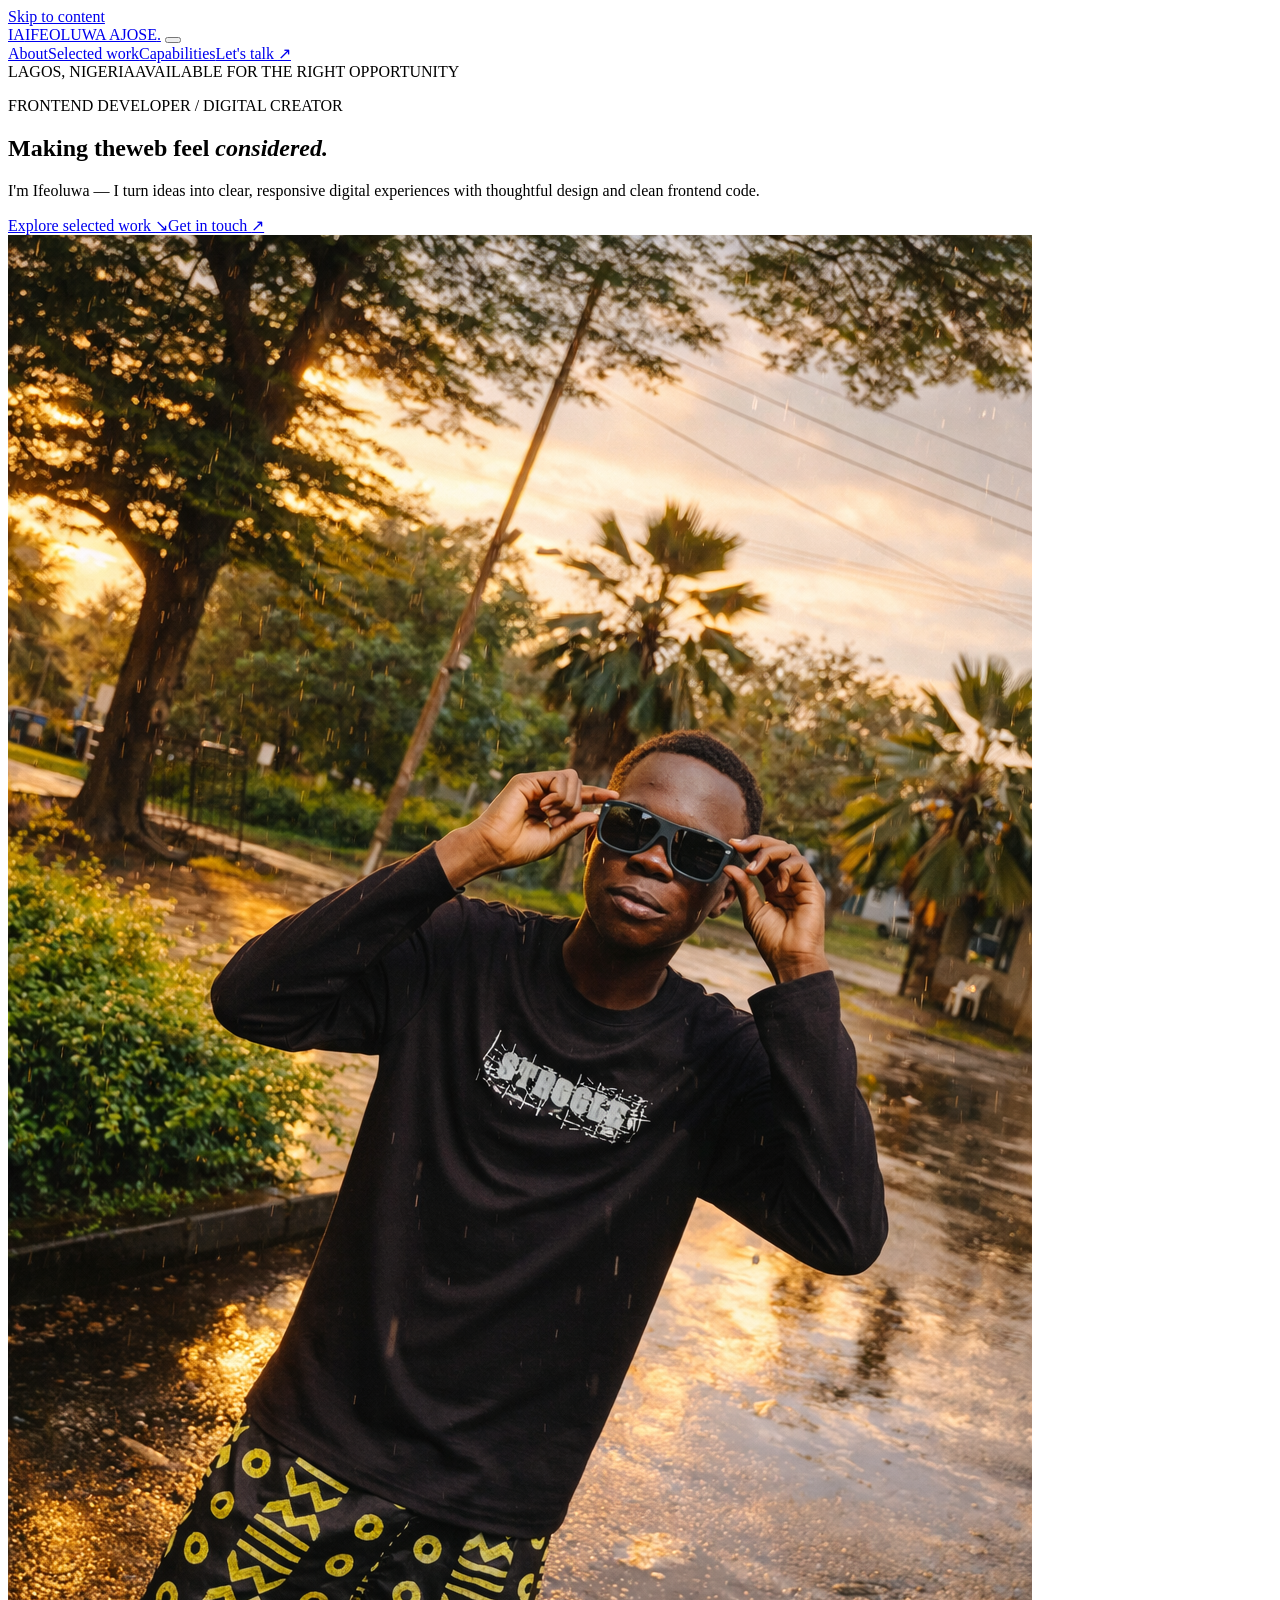
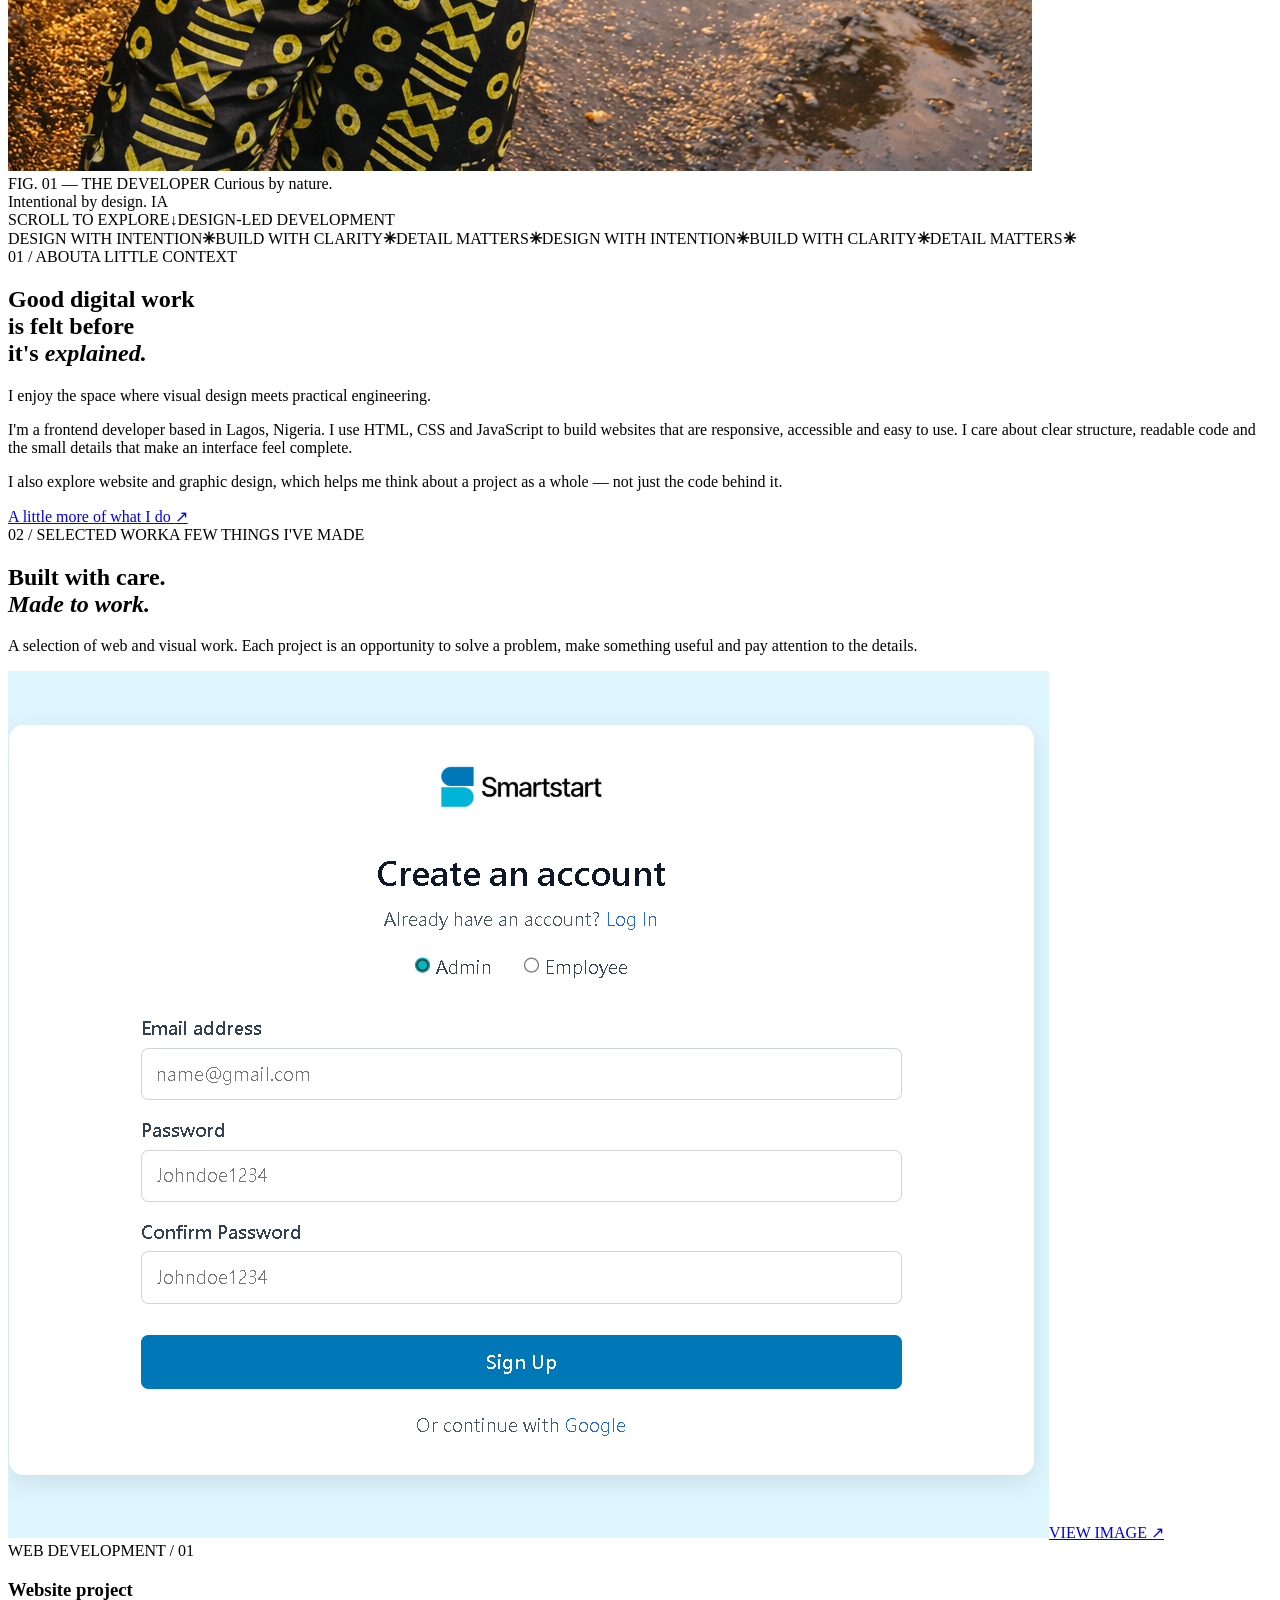
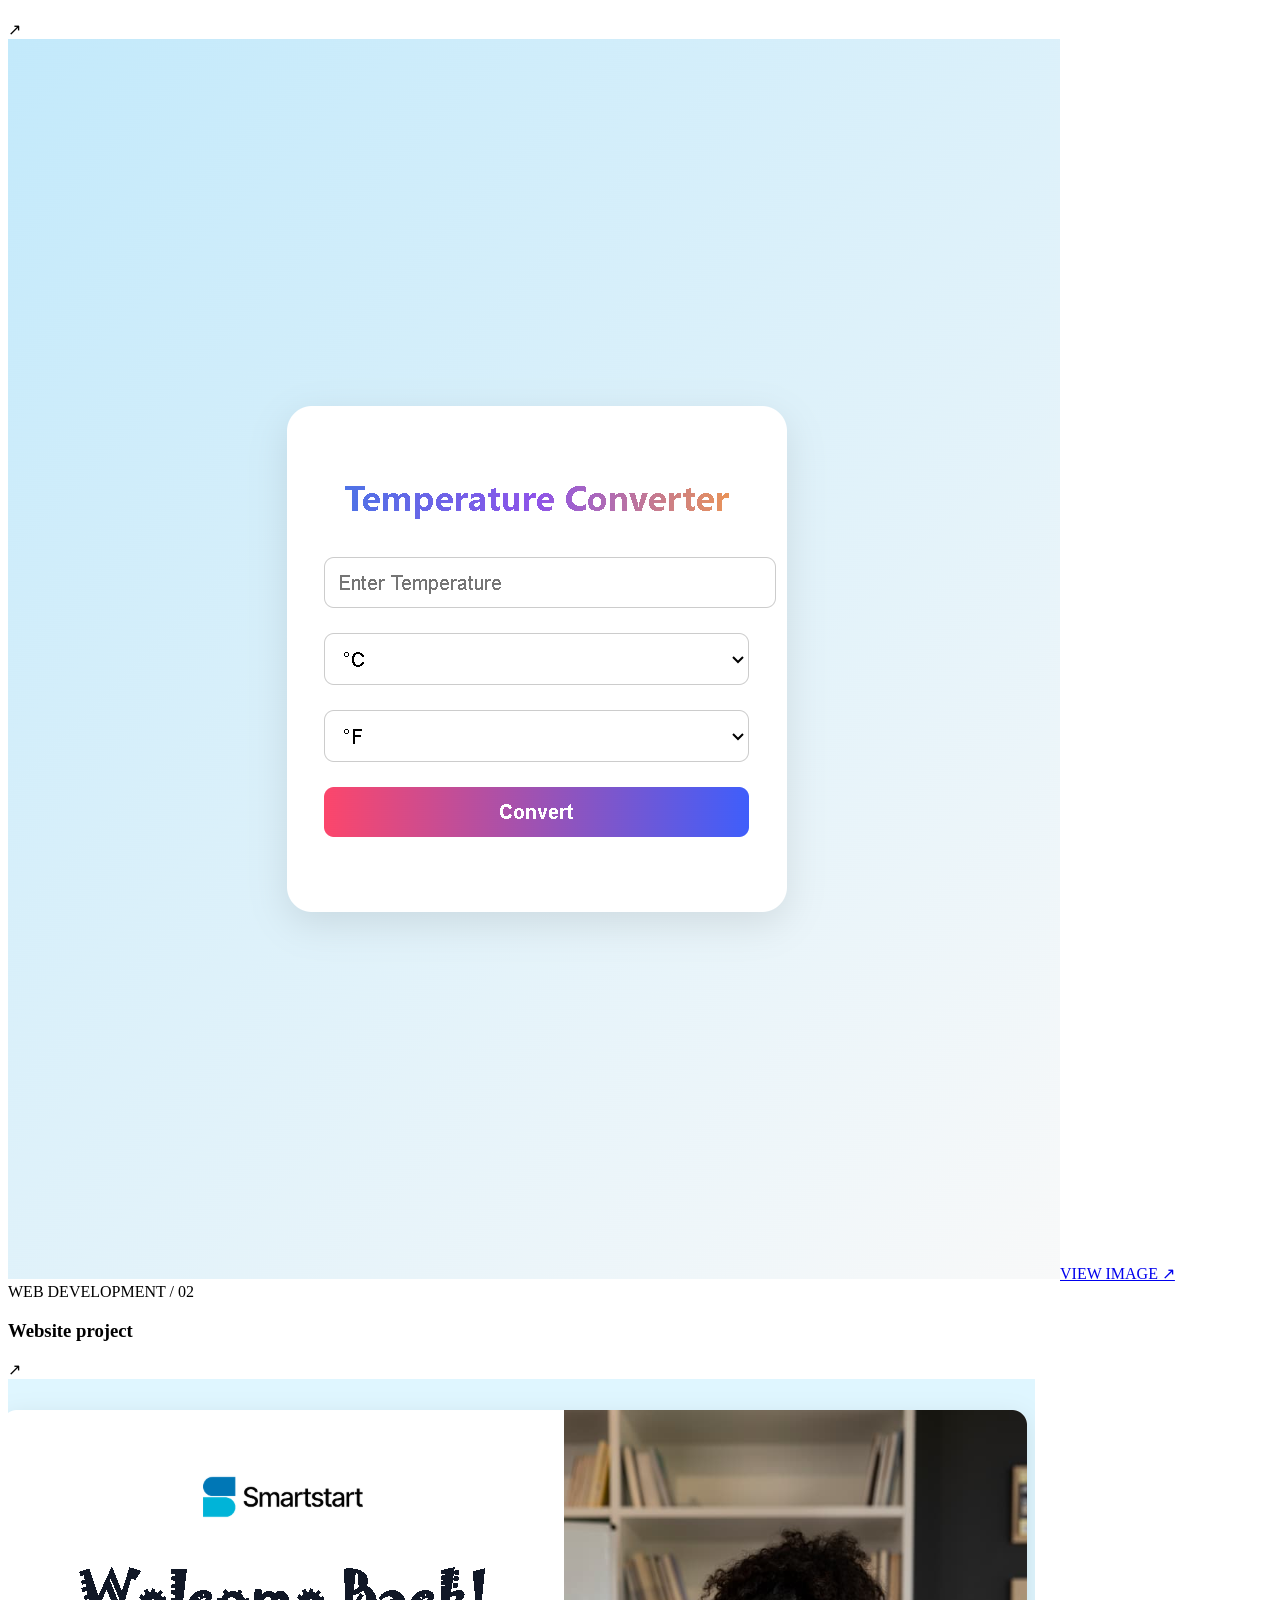
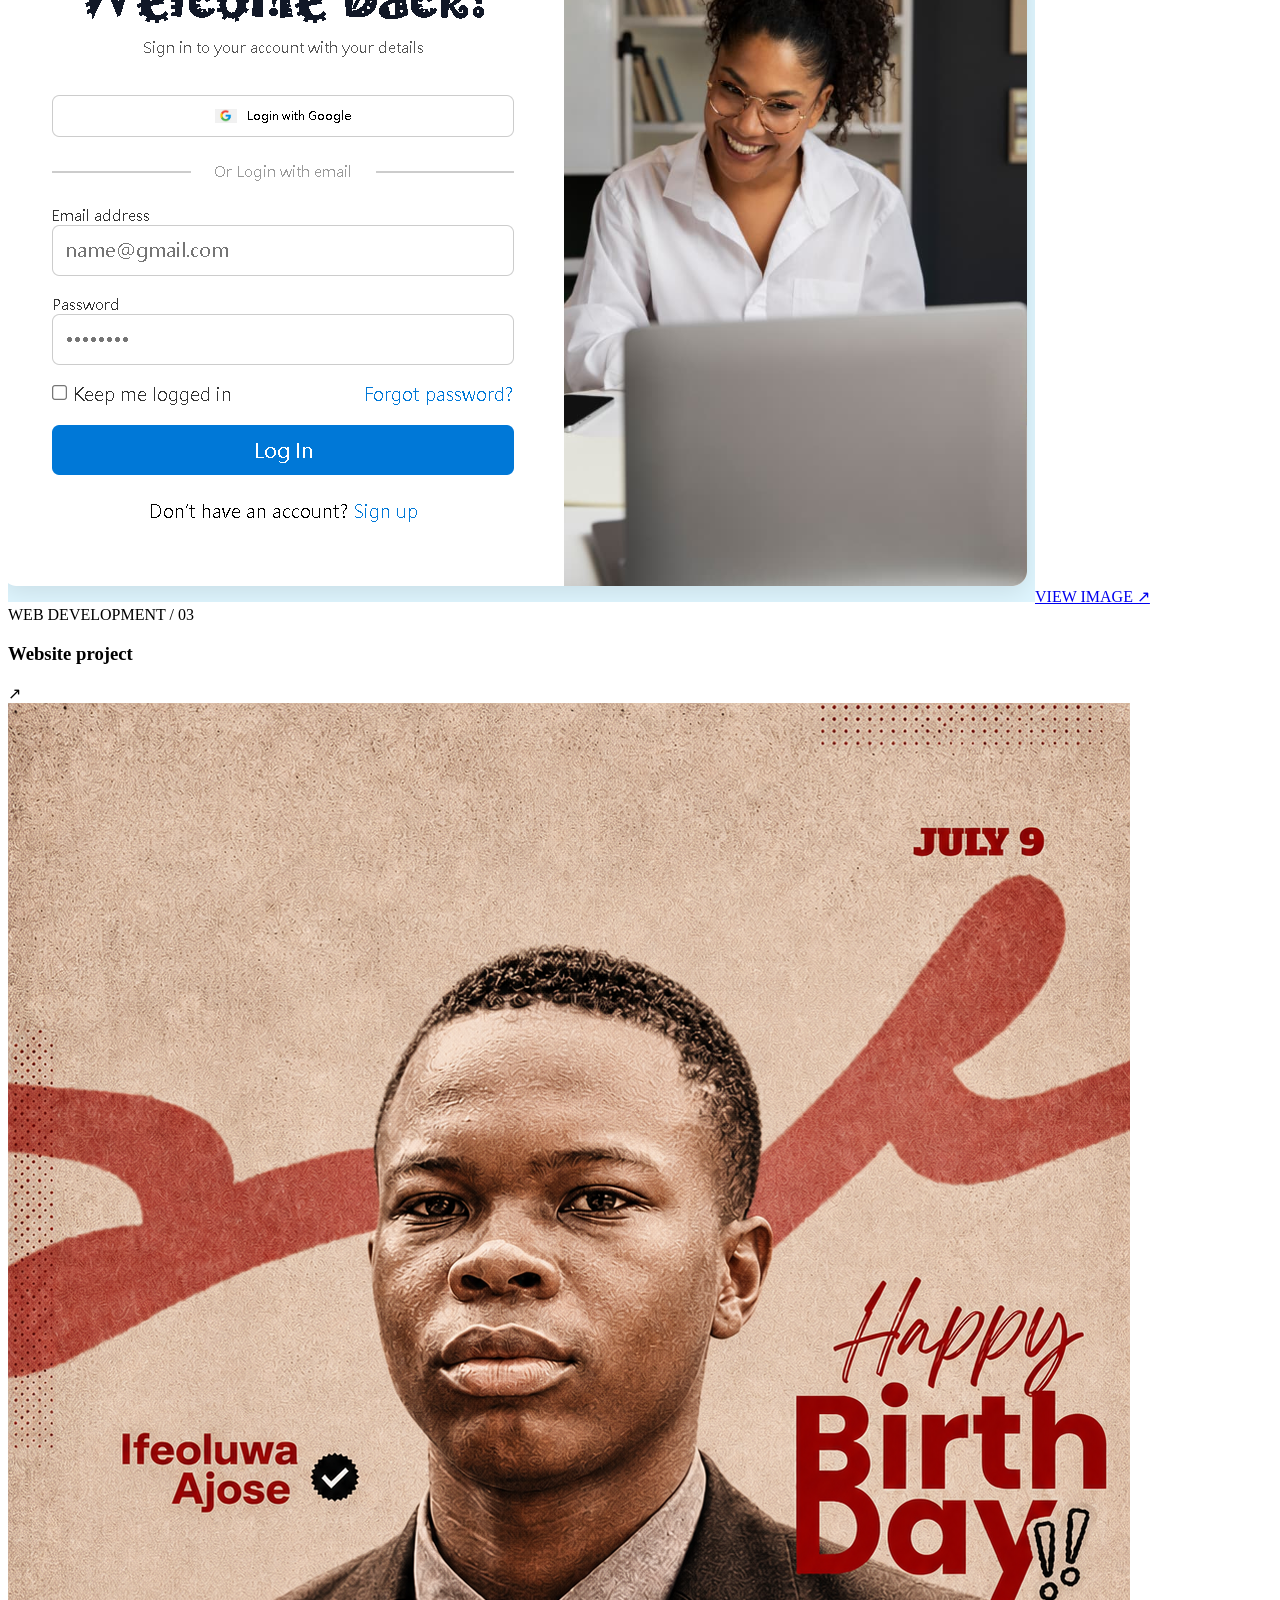
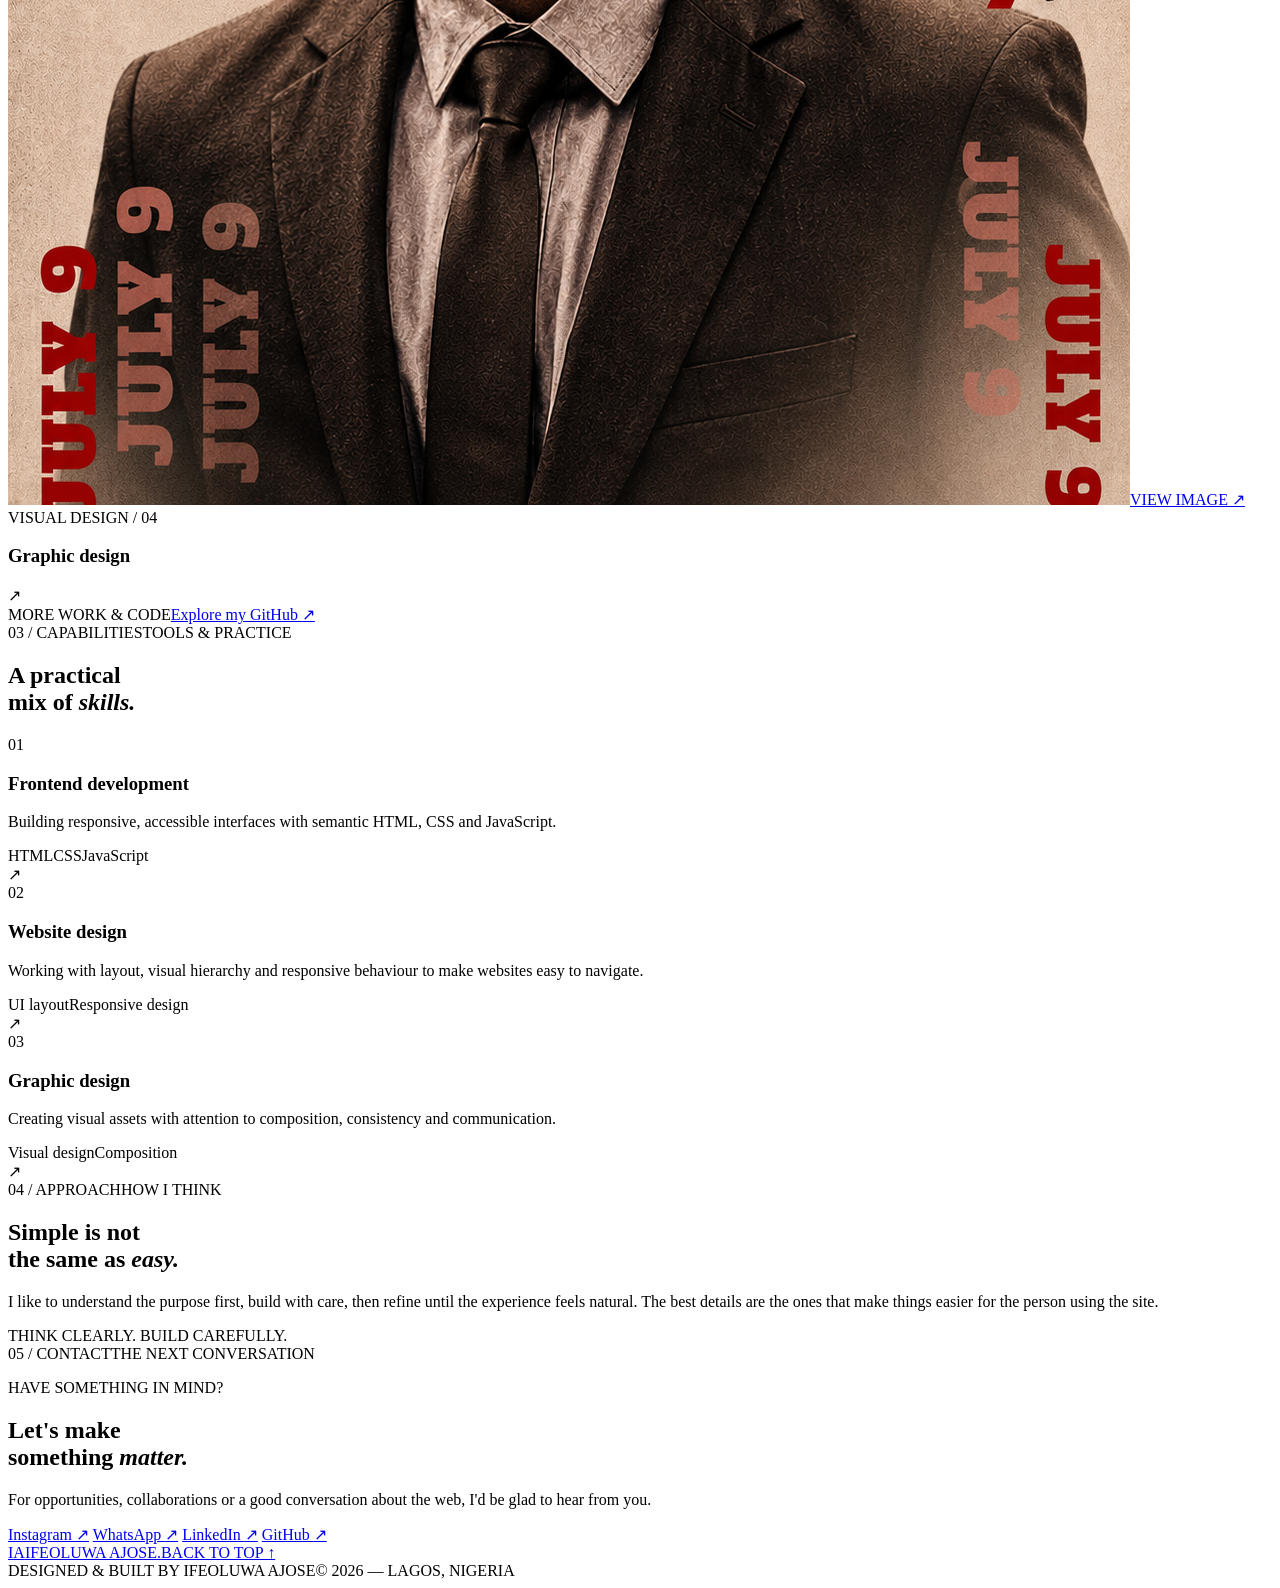
==== commit 2ca31837: "Use confirmed social contact instead of unverified email" ====
--- a/index.html
+++ b/index.html
@@ -120,7 +120,7 @@
         <p class="contact-kicker mono">HAVE SOMETHING IN MIND?</p>
         <h2>Let's make<br>something <em>matter.</em></h2>
         <div class="contact-bottom"><p>For opportunities, collaborations or a good conversation about the web, I'd be glad to hear from you.</p><div class="contact-links">
-          <a href="mailto:ifeoluwaajose@gmail.com">Email <span>↗</span></a>
+          <a href="https://www.instagram.com/ifeoluwa_ajose?igsh=MXh6ZnpsZnYydmh6cw==" target="_blank" rel="noopener noreferrer">Instagram <span>↗</span></a>
           <a href="https://wa.me/2349078410128" target="_blank" rel="noopener noreferrer">WhatsApp <span>↗</span></a>
           <a href="https://www.linkedin.com/in/ifeoluwa-ajose-383450370" target="_blank" rel="noopener noreferrer">LinkedIn <span>↗</span></a>
           <a href="https://github.com/ife-oluwa-eniola" target="_blank" rel="noopener noreferrer">GitHub <span>↗</span></a>
--- a/css/index.css
+++ b/css/index.css
@@ -1,15 +1,6 @@
-:root{--ink:#24222d;--muted:#706d7c;--violet:#7046e8;--violet-dark:#5630c9;--violet-soft:#f1edff;--line:#e9e6f0;--soft:#faf9fc;--font:'DM Sans',Arial,sans-serif;--heading:'Manrope','DM Sans',sans-serif;--shadow:0 22px 60px rgba(37,25,77,.09)}
-*{box-sizing:border-box}html{scroll-behavior:smooth;scroll-padding-top:96px}body{margin:0;color:var(--ink);background:#fff;font:16px/1.7 var(--font);-webkit-font-smoothing:antialiased}a{color:inherit;text-decoration:none}img{display:block;max-width:100%}a:focus-visible,button:focus-visible{outline:3px solid #a994ff;outline-offset:4px}.container{width:min(1160px,calc(100% - 48px));margin-inline:auto}.section{padding-block:108px}.skip-link{position:absolute;top:-60px;left:15px;z-index:1100;padding:10px 14px;border-radius:8px;background:var(--ink);color:#fff}.skip-link:focus{top:12px}
-.site-header{position:sticky;top:0;z-index:1000;background:rgba(255,255,255,.92);border-bottom:1px solid #e9e6f0b8;backdrop-filter:blur(16px)}.nav{min-height:80px;display:flex;align-items:center;justify-content:space-between;gap:24px}.brand{display:inline-flex;align-items:center;gap:10px;font:800 1.1rem var(--heading);letter-spacing:-.04em}.brand-mark{display:grid;place-items:center;width:36px;height:36px;border-radius:12px;background:var(--violet);color:#fff;box-shadow:0 7px 18px #7046e833}.dot,.accent{color:var(--violet)}.nav-links{display:flex;align-items:center;gap:32px}.nav-links>a:not(.nav-cta){font-size:.91rem;font-weight:600;color:#5d5a68}.nav-links>a:hover{color:var(--violet)}.nav-cta{display:flex;align-items:center;gap:12px;padding:10px 16px;border:1px solid var(--line);border-radius:999px;font-size:.9rem;font-weight:700}.nav-cta:hover{background:var(--violet);border-color:var(--violet);color:#fff!important}.menu-toggle{display:none;width:44px;height:44px;align-items:center;justify-content:center;flex-direction:column;gap:5px;border:1px solid var(--line);border-radius:13px;background:#fff;cursor:pointer}.menu-toggle span{width:18px;height:2px;border-radius:3px;background:var(--ink);transition:transform .2s,opacity .2s}
-.hero{min-height:630px;display:grid;grid-template-columns:1.08fr .92fr;align-items:center;gap:60px;padding-top:80px;padding-bottom:92px}.eyebrow{display:flex;align-items:center;gap:10px;margin:0 0 20px;color:var(--violet);font-size:.72rem;font-weight:800;letter-spacing:.15em;line-height:1.5}.status-dot,.mini-dot{width:8px;height:8px;border-radius:50%;background:#32b879;box-shadow:0 0 0 4px #32b87920}.hero h1,.section-heading h2,.contact-panel h2{margin:0;font-family:var(--heading);font-weight:800;letter-spacing:-.065em;line-height:1.12}.hero h1{max-width:660px;font-size:clamp(3rem,5.3vw,5rem)}.hero-text{max-width:565px;margin:25px 0 0;color:var(--muted);font-size:1.06rem;line-height:1.85}.hero-actions{display:flex;flex-wrap:wrap;gap:13px;margin-top:31px}.button{min-height:50px;display:inline-flex;align-items:center;justify-content:center;gap:15px;padding:12px 20px;border:1px solid transparent;border-radius:13px;font-size:.92rem;font-weight:700;transition:transform .2s,box-shadow .2s,background .2s}.button:hover{transform:translateY(-2px)}.primary{background:var(--violet);color:white;box-shadow:0 10px 24px #7046e82e}.primary:hover{background:var(--violet-dark);box-shadow:0 13px 28px #7046e83d}.secondary{border-color:var(--line);background:white}.secondary:hover{border-color:#c6b8ff;background:#fcfbff}.hero-note{display:flex;align-items:center;gap:12px;margin-top:38px;color:#777483;font-size:.84rem}.hero-note span{width:35px;height:1px;background:#b9a6ff}
-.hero-visual{position:relative;min-height:430px;display:grid;place-items:center}.glow{position:absolute;width:min(390px,90%);aspect-ratio:1;border-radius:50%;background:radial-gradient(circle,#eee8ff 0,#f7f4ff 55%,#fff 72%)}.portrait{position:relative;z-index:1;width:min(320px,78%);height:390px;padding:10px;border:1px solid #efebf8;border-radius:180px 180px 30px 30px;background:#fff;box-shadow:var(--shadow);transform:rotate(2deg)}.portrait img{width:100%;height:100%;object-fit:cover;object-position:center top;border-radius:170px 170px 23px 23px}.float-card{position:absolute;z-index:2;display:flex;flex-direction:column;gap:3px;padding:13px 16px;border:1px solid #efedf5;border-radius:15px;background:#ffffffed;box-shadow:0 15px 40px #25194d12;color:var(--muted);font-size:.75rem}.float-card strong{color:var(--ink);font:700 .82rem var(--heading)}.code-card{left:-5px;bottom:62px}.code-card .mini-dot{margin-bottom:5px}.location-card{right:-5px;top:62px}.pin{color:var(--violet);font-size:1.2rem}.spark{position:absolute;color:#a18aff;font-size:1.35rem}.spark-one{right:22px;bottom:57px}.spark-two{left:30px;top:53px;font-size:1rem}
-.focus-strip{background:var(--soft);border-block:1px solid #f0eef5}.strip-inner{min-height:82px;display:flex;align-items:center;justify-content:center;gap:28px;color:#595765;font-size:.87rem;font-weight:700}.strip-inner i{width:5px;height:5px;border-radius:50%;background:#9a80ff}
-.about{display:grid;grid-template-columns:.85fr 1.15fr;gap:100px;align-items:start}.section-heading h2{font-size:clamp(2.4rem,4.4vw,3.65rem)}.section-intro{max-width:590px;margin:18px 0 0;color:var(--muted)}.about-copy{max-width:620px}.about-copy p{margin:0 0 17px;color:var(--muted)}.about-copy .lead{color:var(--ink);font:700 1.3rem/1.55 var(--heading);letter-spacing:-.035em}.text-link{display:inline-flex;align-items:center;gap:10px;margin-top:12px;color:var(--violet);font-size:.92rem;font-weight:800}.text-link span{transition:transform .2s}.text-link:hover span{transform:translateX(4px)}
-.skills-section{background:var(--soft);border-block:1px solid #f0eef5}.centered{text-align:center;margin-bottom:42px}.centered .eyebrow{justify-content:center}.skills-grid{display:grid;grid-template-columns:repeat(3,1fr);gap:20px}.skill-card{position:relative;min-height:275px;padding:29px;border:1px solid var(--line);border-radius:22px;background:#fff;transition:transform .25s,box-shadow .25s,border-color .25s}.skill-card:hover,.project-card:hover{transform:translateY(-5px);border-color:#dcd1ff;box-shadow:var(--shadow)}.skill-number{position:absolute;top:25px;right:27px;color:#b5b1c1;font-size:.75rem;font-weight:800}.skill-icon{display:grid;place-items:center;width:50px;height:50px;margin-bottom:25px;border-radius:15px;background:var(--violet-soft);color:var(--violet);font:800 1.15rem monospace}.skill-card h3,.project-card h3,.process-list h3{margin:0;font:700 1.08rem var(--heading);letter-spacing:-.035em}.skill-card p{margin:10px 0 19px;color:var(--muted);font-size:.9rem}.tags{display:flex;flex-wrap:wrap;gap:7px}.tags span{padding:5px 9px;border-radius:7px;background:#f7f5fc;color:#686474;font-size:.71rem;font-weight:700}
-.projects-heading{display:flex;align-items:end;justify-content:space-between;gap:25px;margin-bottom:38px}.github-link{flex-shrink:0;margin-bottom:5px}.project-grid{display:grid;grid-template-columns:repeat(3,minmax(0,1fr));gap:20px}.project-card{overflow:hidden;border:1px solid var(--line);border-radius:20px;background:#fff;transition:transform .25s,box-shadow .25s,border-color .25s}.project-image{position:relative;display:block;aspect-ratio:1.4;overflow:hidden;background:#f1eef8}.project-image img{width:100%;height:100%;object-fit:cover;transition:transform .45s}.project-card:hover .project-image img{transform:scale(1.035)}.image-arrow{position:absolute;top:12px;right:12px;display:grid;place-items:center;width:36px;height:36px;border-radius:50%;background:white;color:var(--violet);font-size:1.1rem;box-shadow:0 5px 15px #20133a18}.project-info{padding:19px 20px 21px}.project-label{margin:0 0 5px;color:var(--violet);font-size:.64rem;font-weight:800;letter-spacing:.12em}.project-card h3{font-size:1.05rem}.project-info>p:last-child{margin:8px 0 0;color:var(--muted);font-size:.84rem}.edit-note{margin:21px 0 0;color:#85818f;font-size:.77rem}
-.process-section{padding-block:96px;background:#211c31;color:white}.process-layout{display:grid;grid-template-columns:.9fr 1.1fr;gap:100px;align-items:start}.process-section .eyebrow,.process-section .accent{color:#b9a7ff}.process-list article{display:grid;grid-template-columns:45px 1fr;gap:20px;padding:22px 0;border-bottom:1px solid #ffffff20}.process-list article:first-child{padding-top:0}.process-list article>span{color:#b9a7ff;font-size:.8rem;font-weight:800}.process-list p{margin:6px 0 0;color:#c5c0d0;font-size:.9rem}
-.contact-section{padding-block:95px}.contact-panel{position:relative;display:grid;grid-template-columns:1.1fr .9fr;gap:55px;align-items:center;overflow:hidden;padding:60px;border-radius:28px;background:var(--violet);color:#fff}.contact-panel:after{content:"";position:absolute;top:-180px;right:-140px;width:350px;height:350px;border:1px solid #ffffff22;border-radius:50%;box-shadow:0 0 0 35px #ffffff08,0 0 0 70px #ffffff05;pointer-events:none}.contact-panel .eyebrow{color:#ddd3ff}.contact-panel h2{font-size:clamp(2.4rem,4vw,3.4rem)}.contact-panel h2 span{color:#ddd3ff}.contact-copy{max-width:450px;margin:20px 0 0;color:#eee9ff}.contact-links{position:relative;z-index:1;display:flex;flex-wrap:wrap;gap:10px}.contact-links a{display:flex;align-items:center;gap:12px;padding:12px 14px;border:1px solid #ffffff59;border-radius:12px;color:#fff;font-size:.85rem;font-weight:700;transition:background .2s}.contact-links a:hover{background:#ffffff18}.contact-links a span{opacity:.8}.site-footer{border-top:1px solid var(--line)}.footer-inner{min-height:100px;display:flex;align-items:center;justify-content:space-between;gap:20px}.footer-inner p{margin:0;color:#85818f;font-size:.77rem}.back-top{position:fixed;right:20px;bottom:20px;z-index:20;display:grid;place-items:center;width:42px;height:42px;border-radius:13px;background:var(--ink);color:#fff;box-shadow:0 8px 25px #20202a30;opacity:0;visibility:hidden;transform:translateY(8px);transition:opacity .2s,transform .2s,visibility .2s}.back-top.visible{opacity:1;visibility:visible;transform:translateY(0)}.reveal{opacity:0;transform:translateY(18px);transition:opacity .6s ease,transform .6s ease}.reveal.is-visible{opacity:1;transform:translateY(0)}
-@media(max-width:950px){.hero{gap:35px;min-height:580px}.hero h1{font-size:clamp(2.8rem,6vw,4.3rem)}.about,.process-layout{gap:55px}.contact-panel{padding:42px;gap:32px}.project-grid{gap:15px}.project-info{padding-inline:15px}}
-@media(max-width:760px){.container{width:min(100% - 36px,600px)}.section{padding-block:76px}.nav{min-height:72px}.menu-toggle{display:flex}.nav-links{position:fixed;top:72px;left:0;right:0;display:flex;flex-direction:column;align-items:stretch;gap:0;padding:12px 24px 24px;background:#fff;border-bottom:1px solid var(--line);box-shadow:0 20px 30px #211c3110;opacity:0;visibility:hidden;transform:translateY(-8px);transition:opacity .2s,transform .2s,visibility .2s}.nav-links.open{opacity:1;visibility:visible;transform:translateY(0)}.nav-links>a:not(.nav-cta){padding:13px 4px;border-bottom:1px solid #f0eef5}.nav-cta{justify-content:center;margin-top:15px}.menu-toggle[aria-expanded=true] span:first-child{transform:translateY(7px) rotate(45deg)}.menu-toggle[aria-expanded=true] span:nth-child(2){opacity:0}.menu-toggle[aria-expanded=true] span:last-child{transform:translateY(-7px) rotate(-45deg)}.hero{grid-template-columns:1fr;gap:22px;padding-top:55px;padding-bottom:68px}.hero h1{font-size:clamp(2.8rem,11vw,4.4rem)}.hero-text{font-size:1rem}.hero-visual{min-height:370px;order:-1}.portrait{width:250px;height:320px}.glow{width:315px}.code-card{left:0;bottom:35px}.location-card{right:0;top:38px}.strip-inner{min-height:auto;padding-block:21px;flex-wrap:wrap;gap:11px 15px;font-size:.75rem}.strip-inner i{width:4px;height:4px}.about{grid-template-columns:1fr;gap:24px}.section-heading h2{font-size:clamp(2.35rem,9vw,3.5rem)}.skills-grid{grid-template-columns:1fr}.skill-card{min-height:auto}.projects-heading{align-items:flex-start}.github-link{display:none}.project-grid{grid-template-columns:1fr;gap:17px}.project-image{aspect-ratio:1.55}.process-section{padding-block:75px}.process-layout{grid-template-columns:1fr;gap:32px}.contact-section{padding-block:65px}.contact-panel{grid-template-columns:1fr;gap:32px;padding:30px 23px;border-radius:23px}.contact-panel h2{font-size:clamp(2.3rem,9vw,3.2rem)}.contact-links{gap:9px}.contact-links a{padding:11px 12px;font-size:.8rem}.footer-inner{padding-block:23px;flex-wrap:wrap;justify-content:flex-start}.footer-inner p{width:100%}.back-top{right:13px;bottom:13px}}
-@media(max-width:420px){.container{width:calc(100% - 28px)}.hero-actions{flex-direction:column}.hero-actions .button{width:100%}.hero-visual{min-height:335px}.portrait{width:220px;height:285px}.glow{width:270px}.float-card{padding:10px 11px}.float-card strong{font-size:.73rem}.code-card{left:-2px;bottom:28px}.location-card{right:-2px;top:25px}.strip-inner{justify-content:flex-start}.contact-links a{flex:1;justify-content:center;min-width:108px}}
-@media(prefers-reduced-motion:reduce){html{scroll-behavior:auto}*,*::before,*::after{animation-duration:.01ms!important;animation-iteration-count:1!important;transition-duration:.01ms!important;scroll-behavior:auto!important}.reveal{opacity:1;transform:none}}+:root{--paper:#f5f3ee;--white:#fffefa;--ink:#191919;--muted:#77736d;--line:#dcd8cf;--orange:#df5b37;--serif:"Instrument Serif",Georgia,serif;--sans:"DM Sans",Arial,sans-serif;--mono:"DM Mono",monospace;--page:min(1240px,calc(100% - 80px)}*{box-sizing:border-box}html{scroll-behavior:smooth;scroll-padding-top:90px}body{margin:0;background:var(--paper);color:var(--ink);font:16px/1.65 var(--sans);-webkit-font-smoothing:antialiased}a{color:inherit;text-decoration:none}img{display:block;width:100%;max-width:100%}button,a{-webkit-tap-highlight-color:transparent}a:focus-visible,button:focus-visible{outline:2px solid var(--orange);outline-offset:5px}.container{width:var(--page);margin-inline:auto}.mono{font:400 .67rem/1.5 var(--mono);letter-spacing:.075em}.section-pad{padding-block:125px}.skip-link{position:absolute;z-index:2000;top:-60px;left:16px;padding:10px 14px;background:var(--ink);color:white}.skip-link:focus{top:12px}.scroll-progress{position:fixed;z-index:1200;inset:0 0 auto;height:3px;pointer-events:none}.scroll-progress span{display:block;width:0;height:100%;background:var(--orange);transform-origin:left}.site-header{position:sticky;top:0;z-index:1000;background:rgba(245,243,238,.92);backdrop-filter:blur(14px);border-bottom:1px solid rgba(25,25,25,.08)}.nav{height:82px;display:flex;align-items:center;justify-content:space-between}.brand{display:inline-flex;align-items:center;gap:12px;font-size:.75rem;font-weight:800;letter-spacing:.12em}.brand-symbol{display:grid;place-items:center;width:34px;height:34px;border:1px solid var(--ink);font:italic 1rem var(--serif);letter-spacing:-.08em}.brand-period{color:var(--orange)}.nav-links{display:flex;align-items:center;gap:36px}.nav-links>a{font-size:.78rem;font-weight:600;color:#57534e;transition:color .2s}.nav-links>a:hover{color:var(--orange)}.nav-links .nav-contact{display:flex;gap:15px;align-items:center;padding:10px 15px;border:1px solid var(--ink);color:var(--ink)}.nav-contact span{color:var(--orange)}.menu-toggle{display:none}.hero{padding-top:32px;padding-bottom:28px}.hero-topline,.hero-foot{display:flex;align-items:center;justify-content:space-between;color:#77736d}.hero-topline{padding-block:14px 34px;border-bottom:1px solid var(--line)}.availability-dot{display:inline-block;width:7px;height:7px;margin-left:8px;border-radius:50%;background:#5e916c;box-shadow:0 0 0 4px #5e916c1d}.hero-grid{display:grid;grid-template-columns:1.12fr .88fr;gap:7%;align-items:center;padding-block:65px 75px}.hero-kicker{display:flex;align-items:center;gap:12px;margin:0 0 27px;color:#6f6a63;font:400 .68rem var(--mono);letter-spacing:.09em}.kicker-line{width:31px;height:1px;background:var(--orange)}.hero-title{margin:0;font-size:clamp(4.4rem,8vw,8.3rem);font-weight:600;letter-spacing:-.095em;line-height:.88}.title-line{display:block;overflow:hidden;padding:0 .08em .12em 0}.hero-title em,.section-title em,.contact-panel h2 em{font:italic 400 1.08em/.9 var(--serif);letter-spacing:-.055em;color:var(--orange)}.hero-bottom{display:flex;align-items:end;gap:35px;margin-top:40px}.hero-intro{max-width:340px;margin:0;color:#625e58;font-size:.95rem;line-height:1.85}.hero-actions{display:flex;align-items:center;gap:22px;flex-shrink:0}.button{display:inline-flex;align-items:center;gap:23px;padding:14px 17px;font-size:.75rem;font-weight:700;transition:background .25s,color .25s,transform .25s}.button-dark{background:var(--ink);color:white}.button-dark span{color:#f18b6e}.button-dark:hover{background:var(--orange);transform:translateY(-3px)}.text-link{font-size:.75rem;font-weight:700;border-bottom:1px solid var(--orange);padding-bottom:5px;white-space:nowrap}.text-link span,.underlined-link span{color:var(--orange);padding-left:7px}.hero-image-wrap{position:relative;width:100%;max-width:440px;justify-self:end;padding:0 25px 35px 0}.hero-image-frame{height:480px;overflow:hidden;background:#ded9cf}.hero-image-frame img{height:100%;object-fit:cover;object-position:center 22%;filter:saturate(.82);transition:transform .8s cubic-bezier(.2,.7,.2,1)}.hero-image-wrap:hover img{transform:scale(1.035)}.image-index{position:absolute;left:0;bottom:8px;color:var(--muted);font-size:.58rem}.hero-side-note{position:absolute;right:-12px;top:38%;writing-mode:vertical-rl;color:#77736d;font:italic 1.05rem var(--serif);line-height:1.3}.hero-stamp{position:absolute;right:0;bottom:3px;display:grid;place-items:center;width:70px;height:70px;background:var(--orange);color:white;border-radius:50%;font:italic 2rem var(--serif);transform:rotate(-12deg)}.hero-foot{padding-top:18px;border-top:1px solid var(--line)}.scroll-mark{color:var(--orange);font-size:1.1rem}.marquee-band{overflow:hidden;padding-block:18px;background:var(--ink);color:var(--paper)}.marquee-track{display:flex;align-items:center;justify-content:space-around;gap:35px;width:max-content;min-width:100%;animation:marquee 32s linear infinite}.marquee-track span{font:400 .7rem var(--mono);letter-spacing:.16em;white-space:nowrap}.marquee-track b{color:var(--orange);font-size:1.2rem;font-weight:400}@keyframes marquee{to{transform:translateX(-35%)}}.section-meta{display:flex;justify-content:space-between;gap:20px;padding-bottom:18px;border-bottom:1px solid var(--line);color:#817c74}.about-layout{display:grid;grid-template-columns:1.1fr .9fr;gap:10%;padding-top:70px}.section-title{margin:0;font-size:clamp(3.4rem,6vw,6.1rem);font-weight:600;letter-spacing:-.085em;line-height:.96}.about-copy{max-width:470px;padding-top:12px}.about-lead{margin:0 0 22px;font:400 1.75rem/1.2 var(--serif)}.about-copy p:not(.about-lead){color:#6c6861;font-size:.9rem;line-height:1.9}.underlined-link{display:inline-block;margin-top:18px;padding-bottom:7px;border-bottom:1px solid var(--ink);font-size:.76rem;font-weight:700}.work{background:var(--white)}.work .section-meta{border-color:#e4e0d7}.work-heading{display:flex;align-items:end;justify-content:space-between;gap:60px;padding-block:65px 50px}.work-intro{max-width:350px;margin:0 0 7px;color:#716c65;font-size:.88rem;line-height:1.85}.project-grid{display:grid;grid-template-columns:1.1fr .9fr;column-gap:35px;row-gap:65px;align-items:start}.project-card:nth-child(2){margin-top:115px}.project-card:nth-child(3){margin-top:-65px}.project-card:nth-child(4){margin-top:25px}.project-image{position:relative;display:block;overflow:hidden;background:#e8e4db;aspect-ratio:1.35}.project-large .project-image{aspect-ratio:1.12}.project-wide .project-image{aspect-ratio:1.5}.project-image img{height:100%;object-fit:cover;transition:transform .7s cubic-bezier(.2,.7,.2,1),filter .5s;filter:saturate(.86)}.project-image:hover img{transform:scale(1.045);filter:saturate(1)}.project-open{position:absolute;right:14px;bottom:14px;padding:9px 12px;background:var(--paper);font:400 .58rem var(--mono);letter-spacing:.06em;opacity:0;transform:translateY(7px);transition:opacity .25s,transform .25s}.project-image:hover .project-open,.project-image:focus-visible .project-open{opacity:1;transform:translateY(0)}.project-caption{display:flex;justify-content:space-between;align-items:center;padding-top:15px}.project-type{color:#918a80;font-size:.58rem}.project-caption h3{margin:5px 0 0;font-size:1.2rem;font-weight:600;letter-spacing:-.04em}.project-arrow{font-size:1.4rem;color:var(--orange)}.work-footer{display:flex;justify-content:space-between;align-items:center;margin-top:75px;padding-top:18px;border-top:1px solid #e4e0d7;color:#817c74}.work-footer .underlined-link{margin:0;color:var(--ink)}.capability-layout{display:grid;grid-template-columns:.8fr 1.2fr;gap:10%;padding-top:70px}.capability-list{border-top:1px solid var(--line)}.capability-item{display:grid;grid-template-columns:42px 1fr 25px;gap:15px;padding:28px 0;border-bottom:1px solid var(--line);transition:padding .25s}.capability-item:hover{padding-inline:9px}.cap-number{padding-top:7px;color:#a29b90}.capability-item h3{margin:0;font-size:1.12rem;font-weight:600;letter-spacing:-.04em}.capability-item p{max-width:470px;margin:8px 0 13px;color:#746f67;font-size:.83rem;line-height:1.8}.skill-tags{display:flex;flex-wrap:wrap;gap:7px}.skill-tags span{padding:4px 8px;border:1px solid var(--line);color:#716c65;font:400 .59rem var(--mono)}.cap-symbol{color:var(--orange);font-size:1.2rem}.approach{padding-block:95px;background:#eae6dd}.approach-layout{display:grid;grid-template-columns:1fr 1fr;column-gap:10%;row-gap:45px}.approach .section-meta{grid-column:1/-1;border-color:#d5d0c6}.approach-note{align-self:end;max-width:440px}.approach-note p{margin:0 0 24px;color:#625d56;font-size:1rem;line-height:1.9}.approach-note span{color:#898278;font-size:.62rem}.contact{padding-bottom:120px}.contact-panel{padding:65px 7%;background:var(--ink);color:var(--paper)}.contact-kicker{margin:0 0 30px;color:#b4ada2}.contact-panel h2{margin:0;font-size:clamp(4rem,8vw,8rem);font-weight:500;letter-spacing:-.09em;line-height:.86}.contact-panel h2 em{color:#ef805f}.contact-bottom{display:flex;justify-content:space-between;align-items:end;gap:50px;margin-top:55px;padding-top:22px;border-top:1px solid #ffffff30}.contact-bottom>p{max-width:330px;margin:0;color:#c4bdb2;font-size:.86rem;line-height:1.8}.contact-links{display:flex;flex-wrap:wrap;gap:9px}.contact-links a{padding:10px 12px;border:1px solid #ffffff54;font-size:.72rem;transition:background .2s,border .2s}.contact-links a:hover{background:var(--orange);border-color:var(--orange)}.contact-links span{padding-left:12px;color:#f08b6e}.site-footer{border-top:1px solid var(--line)}.footer-top,.footer-bottom{display:flex;align-items:center;justify-content:space-between}.footer-top{padding-block:25px}.back-top{font-size:.63rem;color:#706b63}.footer-bottom{padding-block:16px;border-top:1px solid var(--line);color:#89837a;font-size:.57rem}.custom-cursor{position:fixed;z-index:1500;top:0;left:0;width:14px;height:14px;border:1px solid var(--orange);border-radius:50%;pointer-events:none;opacity:0;transform:translate(-50%,-50%);transition:width .2s,height .2s,background .2s,opacity .2s;mix-blend-mode:multiply}.custom-cursor.is-active{width:38px;height:38px;background:#df5b371c}.reveal{opacity:0;transform:translateY(28px);transition:opacity .8s cubic-bezier(.2,.7,.2,1),transform .8s cubic-bezier(.2,.7,.2,1)}.reveal.is-visible{opacity:1;transform:translateY(0)}.title-line:nth-child(2){transition-delay:.12s}.project-card:nth-child(2).is-visible{transition-delay:.08s}.project-card:nth-child(3).is-visible{transition-delay:.14s}.project-card:nth-child(4).is-visible{transition-delay:.2s}
+@media(max-width:1050px){:root{--page:min(100% - 56px,900px)}.hero-grid{gap:5%}.hero-title{font-size:clamp(4rem,8vw,6.5rem)}.hero-bottom{display:block}.hero-actions{margin-top:23px}.hero-image-frame{height:420px}.project-grid{column-gap:24px}.contact-panel{padding-inline:5%}.contact-bottom{align-items:start;flex-direction:column;gap:28px}}
+@media(max-width:720px){:root{--page:calc(100% - 38px)}.section-pad{padding-block:82px}.nav{height:70px}.brand{font-size:.68rem}.menu-toggle{display:flex;width:42px;height:42px;align-items:center;justify-content:center;flex-direction:column;gap:6px;border:1px solid var(--line);background:transparent}.menu-toggle span{width:17px;height:1px;background:var(--ink);transition:transform .2s}.menu-toggle[aria-expanded=true] span:first-child{transform:translateY(3.5px) rotate(45deg)}.menu-toggle[aria-expanded=true] span:last-child{transform:translateY(-3.5px) rotate(-45deg)}.nav-links{position:absolute;top:70px;left:0;right:0;display:flex;flex-direction:column;align-items:stretch;gap:0;padding:8px 20px 20px;background:var(--paper);border-bottom:1px solid var(--line);opacity:0;visibility:hidden;transform:translateY(-8px);transition:opacity .2s,transform .2s,visibility .2s}.nav-links.open{opacity:1;visibility:visible;transform:translateY(0)}.nav-links>a{padding:13px 4px;border-bottom:1px solid var(--line)}.nav-links .nav-contact{justify-content:space-between;margin-top:12px;padding-inline:12px;border:1px solid var(--ink)}.hero{padding-top:17px}.hero-topline{padding-bottom:20px;font-size:.56rem}.hero-topline span:last-child{max-width:54%;text-align:right}.hero-grid{grid-template-columns:1fr;gap:38px;padding-block:45px 48px}.hero-copy{order:1}.hero-image-wrap{order:0;justify-self:center;width:min(78%,350px);padding:0 17px 27px 0}.hero-image-frame{height:340px}.hero-title{font-size:clamp(4rem,14vw,6.4rem)}.hero-kicker{font-size:.58rem;margin-bottom:21px}.hero-bottom{margin-top:25px}.hero-intro{font-size:.88rem}.hero-actions{flex-wrap:wrap;gap:18px}.hero-foot{font-size:.56rem}.hero-side-note{right:-9px}.hero-stamp{width:58px;height:58px;font-size:1.6rem}.marquee-band{padding-block:14px}.marquee-track{gap:23px;animation-duration:24s}.marquee-track span{font-size:.58rem}.section-meta{font-size:.56rem}.about-layout,.capability-layout{grid-template-columns:1fr;gap:30px;padding-top:42px}.section-title{font-size:clamp(3.2rem,12vw,5rem)}.about-copy{padding-top:0}.about-lead{font-size:1.55rem}.about-copy p:not(.about-lead){font-size:.86rem}.work-heading{display:block;padding-block:42px 32px}.work-intro{margin-top:23px}.project-grid{grid-template-columns:1fr;row-gap:35px}.project-card:nth-child(2),.project-card:nth-child(3),.project-card:nth-child(4){margin-top:0}.project-large .project-image,.project-image,.project-wide .project-image{aspect-ratio:1.3}.project-caption h3{font-size:1.1rem}.work-footer{margin-top:45px}.capability-layout{padding-top:42px}.capability-list{margin-top:8px}.capability-item{grid-template-columns:30px 1fr 20px;gap:10px;padding-block:23px}.capability-item h3{font-size:1rem}.capability-item p{font-size:.78rem}.approach{padding-block:75px}.approach-layout{grid-template-columns:1fr;row-gap:32px}.approach .section-meta{grid-column:auto}.approach-note p{font-size:.9rem}.contact{padding-bottom:80px}.contact-panel{padding:40px 23px}.contact-kicker{font-size:.58rem}.contact-panel h2{font-size:clamp(3.8rem,14vw,6rem)}.contact-bottom{margin-top:38px;gap:24px}.contact-bottom>p{font-size:.8rem}.contact-links{gap:8px}.contact-links a{font-size:.66rem;padding:9px}.footer-bottom{font-size:.49rem;gap:15px}.custom-cursor{display:none}}
+@media(max-width:390px){:root{--page:calc(100% - 30px)}.hero-title{font-size:3.65rem}.hero-image-wrap{width:82%}.hero-image-frame{height:305px}.hero-foot{font-size:.49rem}.section-meta{letter-spacing:.025em}.contact-panel{padding-inline:18px}.footer-bottom{flex-direction:column;align-items:flex-start}}
+@media(hover:none),(pointer:coarse){.custom-cursor{display:none}.project-open{opacity:1;transform:none}}
+@media(prefers-reduced-motion:reduce){html{scroll-behavior:auto}*,*::before,*::after{animation-duration:.01ms!important;animation-iteration-count:1!important;transition-duration:.01ms!important;scroll-behavior:auto!important}.reveal{opacity:1;transform:none}.marquee-track{animation:none}}
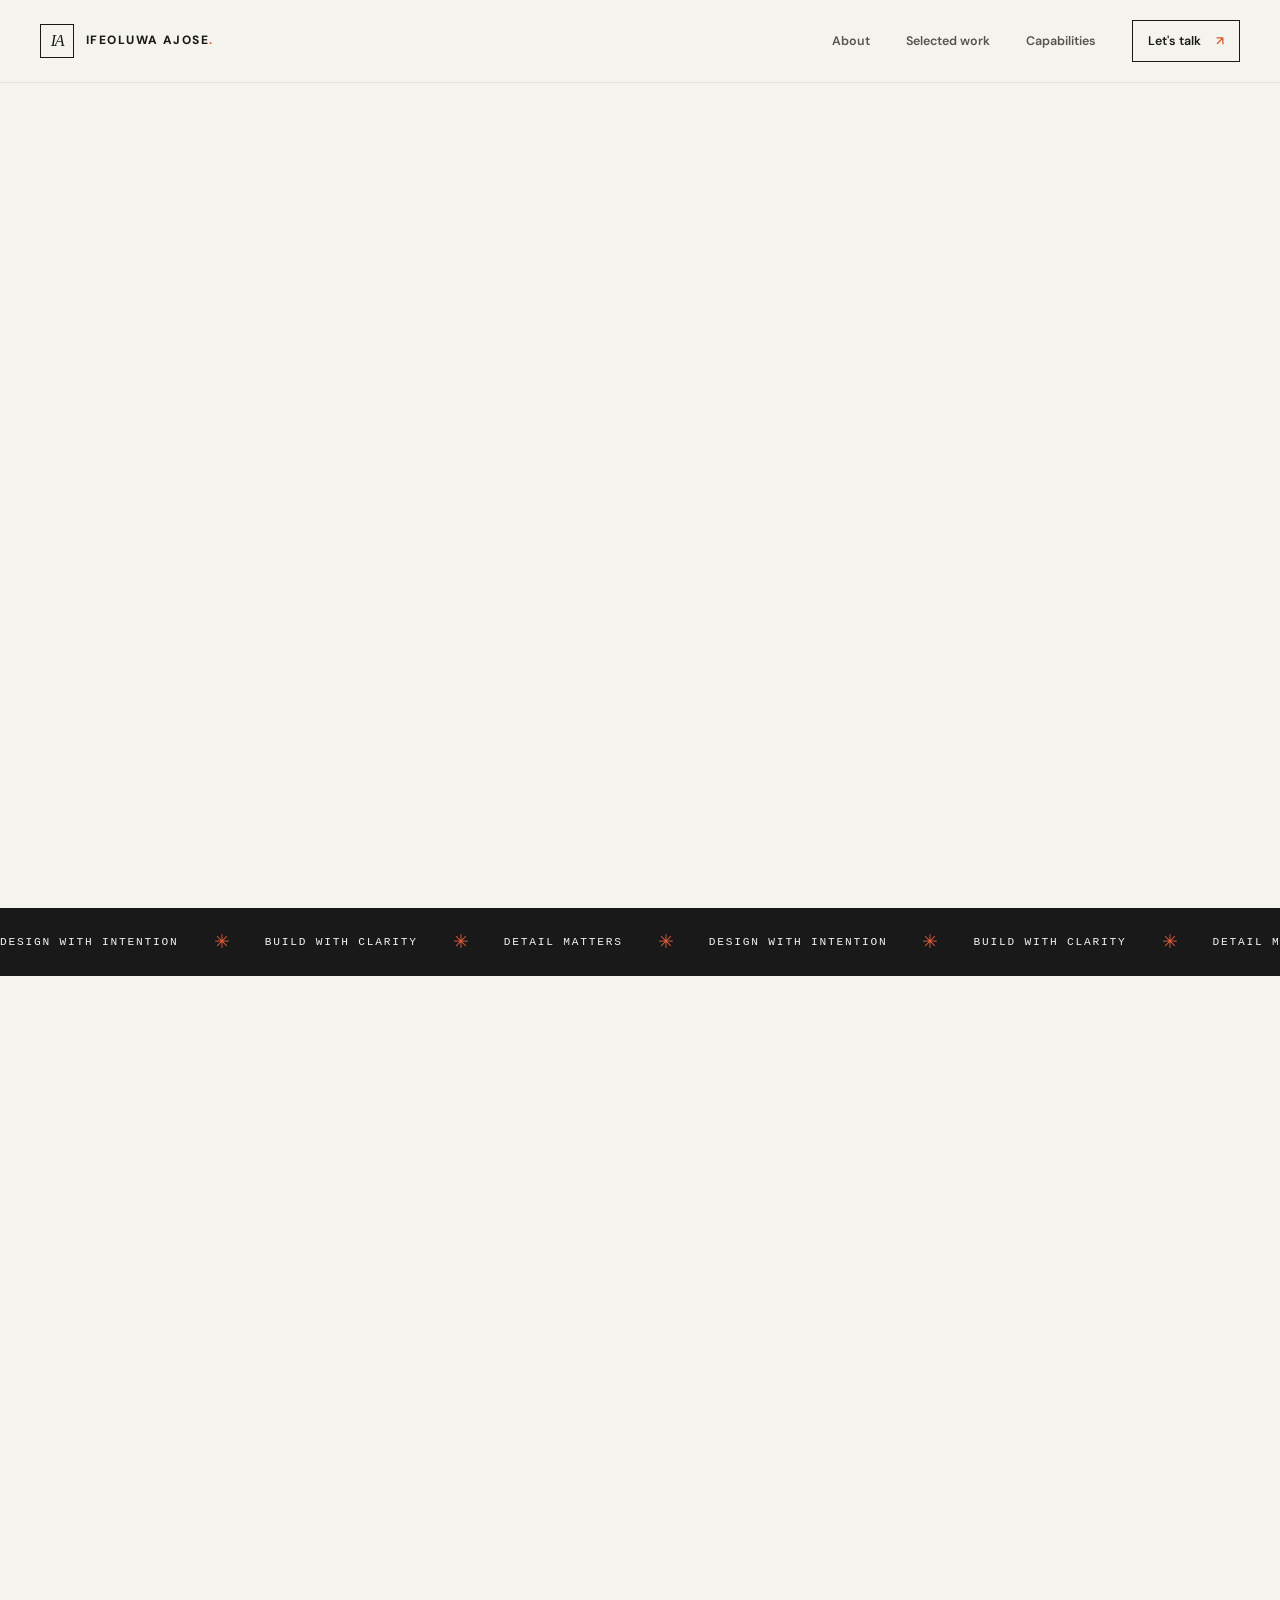
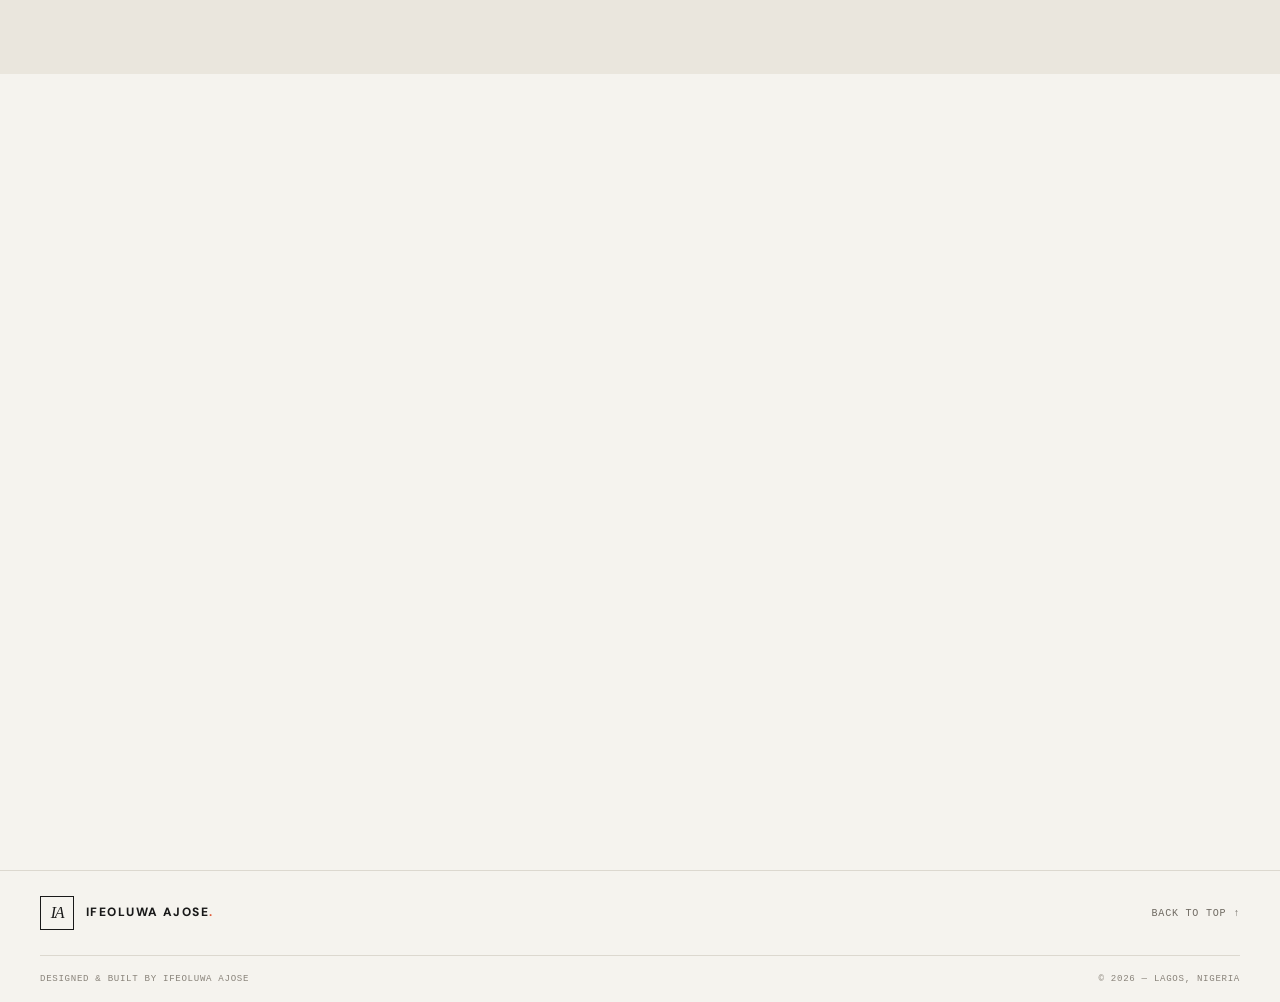
==== commit 49f344c1: "Fix malformed embedded portfolio CSS" ====
--- a/index.html
+++ b/index.html
@@ -9,8 +9,16 @@
   <link rel="preconnect" href="https://fonts.googleapis.com">
   <link rel="preconnect" href="https://fonts.gstatic.com" crossorigin>
   <link href="https://fonts.googleapis.com/css2?family=DM+Mono:wght@400;500&family=DM+Sans:wght@400;500;600;700;800&family=Instrument+Serif:ital@0;1&display=swap" rel="stylesheet">
-  <link rel="stylesheet" href="css/index.css">
-  <script src="script/index.js" defer></script>
+  <style>
+:root{--paper:#f5f3ee;--white:#fffefa;--ink:#191919;--muted:#77736d;--line:#dcd8cf;--orange:#df5b37;--serif:"Instrument Serif",Georgia,serif;--sans:"DM Sans",Arial,sans-serif;--mono:"DM Mono",monospace;--page:min(1240px,calc(100% - 80px))}*{box-sizing:border-box}html{scroll-behavior:smooth;scroll-padding-top:90px}body{margin:0;background:var(--paper);color:var(--ink);font:16px/1.65 var(--sans);-webkit-font-smoothing:antialiased}a{color:inherit;text-decoration:none}img{display:block;width:100%;max-width:100%}button,a{-webkit-tap-highlight-color:transparent}a:focus-visible,button:focus-visible{outline:2px solid var(--orange);outline-offset:5px}.container{width:var(--page);margin-inline:auto}.mono{font:400 .67rem/1.5 var(--mono);letter-spacing:.075em}.section-pad{padding-block:125px}.skip-link{position:absolute;z-index:2000;top:-60px;left:16px;padding:10px 14px;background:var(--ink);color:white}.skip-link:focus{top:12px}.scroll-progress{position:fixed;z-index:1200;inset:0 0 auto;height:3px;pointer-events:none}.scroll-progress span{display:block;width:0;height:100%;background:var(--orange);transform-origin:left}.site-header{position:sticky;top:0;z-index:1000;background:rgba(245,243,238,.92);backdrop-filter:blur(14px);border-bottom:1px solid rgba(25,25,25,.08)}.nav{height:82px;display:flex;align-items:center;justify-content:space-between}.brand{display:inline-flex;align-items:center;gap:12px;font-size:.75rem;font-weight:800;letter-spacing:.12em}.brand-symbol{display:grid;place-items:center;width:34px;height:34px;border:1px solid var(--ink);font:italic 1rem var(--serif);letter-spacing:-.08em}.brand-period{color:var(--orange)}.nav-links{display:flex;align-items:center;gap:36px}.nav-links>a{font-size:.78rem;font-weight:600;color:#57534e;transition:color .2s}.nav-links>a:hover{color:var(--orange)}.nav-links .nav-contact{display:flex;gap:15px;align-items:center;padding:10px 15px;border:1px solid var(--ink);color:var(--ink)}.nav-contact span{color:var(--orange)}.menu-toggle{display:none}.hero{padding-top:32px;padding-bottom:28px}.hero-topline,.hero-foot{display:flex;align-items:center;justify-content:space-between;color:#77736d}.hero-topline{padding-block:14px 34px;border-bottom:1px solid var(--line)}.availability-dot{display:inline-block;width:7px;height:7px;margin-left:8px;border-radius:50%;background:#5e916c;box-shadow:0 0 0 4px #5e916c1d}.hero-grid{display:grid;grid-template-columns:1.12fr .88fr;gap:7%;align-items:center;padding-block:65px 75px}.hero-kicker{display:flex;align-items:center;gap:12px;margin:0 0 27px;color:#6f6a63;font:400 .68rem var(--mono);letter-spacing:.09em}.kicker-line{width:31px;height:1px;background:var(--orange)}.hero-title{margin:0;font-size:clamp(4.4rem,8vw,8.3rem);font-weight:600;letter-spacing:-.095em;line-height:.88}.title-line{display:block;overflow:hidden;padding:0 .08em .12em 0}.hero-title em,.section-title em,.contact-panel h2 em{font:italic 400 1.08em/.9 var(--serif);letter-spacing:-.055em;color:var(--orange)}.hero-bottom{display:flex;align-items:end;gap:35px;margin-top:40px}.hero-intro{max-width:340px;margin:0;color:#625e58;font-size:.95rem;line-height:1.85}.hero-actions{display:flex;align-items:center;gap:22px;flex-shrink:0}.button{display:inline-flex;align-items:center;gap:23px;padding:14px 17px;font-size:.75rem;font-weight:700;transition:background .25s,color .25s,transform .25s}.button-dark{background:var(--ink);color:white}.button-dark span{color:#f18b6e}.button-dark:hover{background:var(--orange);transform:translateY(-3px)}.text-link{font-size:.75rem;font-weight:700;border-bottom:1px solid var(--orange);padding-bottom:5px;white-space:nowrap}.text-link span,.underlined-link span{color:var(--orange);padding-left:7px}.hero-image-wrap{position:relative;width:100%;max-width:440px;justify-self:end;padding:0 25px 35px 0}.hero-image-frame{height:480px;overflow:hidden;background:#ded9cf}.hero-image-frame img{height:100%;object-fit:cover;object-position:center 22%;filter:saturate(.82);transition:transform .8s cubic-bezier(.2,.7,.2,1)}.hero-image-wrap:hover img{transform:scale(1.035)}.image-index{position:absolute;left:0;bottom:8px;color:var(--muted);font-size:.58rem}.hero-side-note{position:absolute;right:-12px;top:38%;writing-mode:vertical-rl;color:#77736d;font:italic 1.05rem var(--serif);line-height:1.3}.hero-stamp{position:absolute;right:0;bottom:3px;display:grid;place-items:center;width:70px;height:70px;background:var(--orange);color:white;border-radius:50%;font:italic 2rem var(--serif);transform:rotate(-12deg)}.hero-foot{padding-top:18px;border-top:1px solid var(--line)}.scroll-mark{color:var(--orange);font-size:1.1rem}.marquee-band{overflow:hidden;padding-block:18px;background:var(--ink);color:var(--paper)}.marquee-track{display:flex;align-items:center;justify-content:space-around;gap:35px;width:max-content;min-width:100%;animation:marquee 32s linear infinite}.marquee-track span{font:400 .7rem var(--mono);letter-spacing:.16em;white-space:nowrap}.marquee-track b{color:var(--orange);font-size:1.2rem;font-weight:400}@keyframes marquee{to{transform:translateX(-35%)}}.section-meta{display:flex;justify-content:space-between;gap:20px;padding-bottom:18px;border-bottom:1px solid var(--line);color:#817c74}.about-layout{display:grid;grid-template-columns:1.1fr .9fr;gap:10%;padding-top:70px}.section-title{margin:0;font-size:clamp(3.4rem,6vw,6.1rem);font-weight:600;letter-spacing:-.085em;line-height:.96}.about-copy{max-width:470px;padding-top:12px}.about-lead{margin:0 0 22px;font:400 1.75rem/1.2 var(--serif)}.about-copy p:not(.about-lead){color:#6c6861;font-size:.9rem;line-height:1.9}.underlined-link{display:inline-block;margin-top:18px;padding-bottom:7px;border-bottom:1px solid var(--ink);font-size:.76rem;font-weight:700}.work{background:var(--white)}.work .section-meta{border-color:#e4e0d7}.work-heading{display:flex;align-items:end;justify-content:space-between;gap:60px;padding-block:65px 50px}.work-intro{max-width:350px;margin:0 0 7px;color:#716c65;font-size:.88rem;line-height:1.85}.project-grid{display:grid;grid-template-columns:1.1fr .9fr;column-gap:35px;row-gap:65px;align-items:start}.project-card:nth-child(2){margin-top:115px}.project-card:nth-child(3){margin-top:-65px}.project-card:nth-child(4){margin-top:25px}.project-image{position:relative;display:block;overflow:hidden;background:#e8e4db;aspect-ratio:1.35}.project-large .project-image{aspect-ratio:1.12}.project-wide .project-image{aspect-ratio:1.5}.project-image img{height:100%;object-fit:cover;transition:transform .7s cubic-bezier(.2,.7,.2,1),filter .5s;filter:saturate(.86)}.project-image:hover img{transform:scale(1.045);filter:saturate(1)}.project-open{position:absolute;right:14px;bottom:14px;padding:9px 12px;background:var(--paper);font:400 .58rem var(--mono);letter-spacing:.06em;opacity:0;transform:translateY(7px);transition:opacity .25s,transform .25s}.project-image:hover .project-open,.project-image:focus-visible .project-open{opacity:1;transform:translateY(0)}.project-caption{display:flex;justify-content:space-between;align-items:center;padding-top:15px}.project-type{color:#918a80;font-size:.58rem}.project-caption h3{margin:5px 0 0;font-size:1.2rem;font-weight:600;letter-spacing:-.04em}.project-arrow{font-size:1.4rem;color:var(--orange)}.work-footer{display:flex;justify-content:space-between;align-items:center;margin-top:75px;padding-top:18px;border-top:1px solid #e4e0d7;color:#817c74}.work-footer .underlined-link{margin:0;color:var(--ink)}.capability-layout{display:grid;grid-template-columns:.8fr 1.2fr;gap:10%;padding-top:70px}.capability-list{border-top:1px solid var(--line)}.capability-item{display:grid;grid-template-columns:42px 1fr 25px;gap:15px;padding:28px 0;border-bottom:1px solid var(--line);transition:padding .25s}.capability-item:hover{padding-inline:9px}.cap-number{padding-top:7px;color:#a29b90}.capability-item h3{margin:0;font-size:1.12rem;font-weight:600;letter-spacing:-.04em}.capability-item p{max-width:470px;margin:8px 0 13px;color:#746f67;font-size:.83rem;line-height:1.8}.skill-tags{display:flex;flex-wrap:wrap;gap:7px}.skill-tags span{padding:4px 8px;border:1px solid var(--line);color:#716c65;font:400 .59rem var(--mono)}.cap-symbol{color:var(--orange);font-size:1.2rem}.approach{padding-block:95px;background:#eae6dd}.approach-layout{display:grid;grid-template-columns:1fr 1fr;column-gap:10%;row-gap:45px}.approach .section-meta{grid-column:1/-1;border-color:#d5d0c6}.approach-note{align-self:end;max-width:440px}.approach-note p{margin:0 0 24px;color:#625d56;font-size:1rem;line-height:1.9}.approach-note span{color:#898278;font-size:.62rem}.contact{padding-bottom:120px}.contact-panel{padding:65px 7%;background:var(--ink);color:var(--paper)}.contact-kicker{margin:0 0 30px;color:#b4ada2}.contact-panel h2{margin:0;font-size:clamp(4rem,8vw,8rem);font-weight:500;letter-spacing:-.09em;line-height:.86}.contact-panel h2 em{color:#ef805f}.contact-bottom{display:flex;justify-content:space-between;align-items:end;gap:50px;margin-top:55px;padding-top:22px;border-top:1px solid #ffffff30}.contact-bottom>p{max-width:330px;margin:0;color:#c4bdb2;font-size:.86rem;line-height:1.8}.contact-links{display:flex;flex-wrap:wrap;gap:9px}.contact-links a{padding:10px 12px;border:1px solid #ffffff54;font-size:.72rem;transition:background .2s,border .2s}.contact-links a:hover{background:var(--orange);border-color:var(--orange)}.contact-links span{padding-left:12px;color:#f08b6e}.site-footer{border-top:1px solid var(--line)}.footer-top,.footer-bottom{display:flex;align-items:center;justify-content:space-between}.footer-top{padding-block:25px}.back-top{font-size:.63rem;color:#706b63}.footer-bottom{padding-block:16px;border-top:1px solid var(--line);color:#89837a;font-size:.57rem}.custom-cursor{position:fixed;z-index:1500;top:0;left:0;width:14px;height:14px;border:1px solid var(--orange);border-radius:50%;pointer-events:none;opacity:0;transform:translate(-50%,-50%);transition:width .2s,height .2s,background .2s,opacity .2s;mix-blend-mode:multiply}.custom-cursor.is-active{width:38px;height:38px;background:#df5b371c}.reveal{opacity:0;transform:translateY(28px);transition:opacity .8s cubic-bezier(.2,.7,.2,1),transform .8s cubic-bezier(.2,.7,.2,1)}.reveal.is-visible{opacity:1;transform:translateY(0)}.title-line:nth-child(2){transition-delay:.12s}.project-card:nth-child(2).is-visible{transition-delay:.08s}.project-card:nth-child(3).is-visible{transition-delay:.14s}.project-card:nth-child(4).is-visible{transition-delay:.2s}
+@media(max-width:1050px){:root{--page:min(100% - 56px,900px)}.hero-grid{gap:5%}.hero-title{font-size:clamp(4rem,8vw,6.5rem)}.hero-bottom{display:block}.hero-actions{margin-top:23px}.hero-image-frame{height:420px}.project-grid{column-gap:24px}.contact-panel{padding-inline:5%}.contact-bottom{align-items:start;flex-direction:column;gap:28px}}
+@media(max-width:720px){:root{--page:calc(100% - 38px)}.section-pad{padding-block:82px}.nav{height:70px}.brand{font-size:.68rem}.menu-toggle{display:flex;width:42px;height:42px;align-items:center;justify-content:center;flex-direction:column;gap:6px;border:1px solid var(--line);background:transparent}.menu-toggle span{width:17px;height:1px;background:var(--ink);transition:transform .2s}.menu-toggle[aria-expanded=true] span:first-child{transform:translateY(3.5px) rotate(45deg)}.menu-toggle[aria-expanded=true] span:last-child{transform:translateY(-3.5px) rotate(-45deg)}.nav-links{position:absolute;top:70px;left:0;right:0;display:flex;flex-direction:column;align-items:stretch;gap:0;padding:8px 20px 20px;background:var(--paper);border-bottom:1px solid var(--line);opacity:0;visibility:hidden;transform:translateY(-8px);transition:opacity .2s,transform .2s,visibility .2s}.nav-links.open{opacity:1;visibility:visible;transform:translateY(0)}.nav-links>a{padding:13px 4px;border-bottom:1px solid var(--line)}.nav-links .nav-contact{justify-content:space-between;margin-top:12px;padding-inline:12px;border:1px solid var(--ink)}.hero{padding-top:17px}.hero-topline{padding-bottom:20px;font-size:.56rem}.hero-topline span:last-child{max-width:54%;text-align:right}.hero-grid{grid-template-columns:1fr;gap:38px;padding-block:45px 48px}.hero-copy{order:1}.hero-image-wrap{order:0;justify-self:center;width:min(78%,350px);padding:0 17px 27px 0}.hero-image-frame{height:340px}.hero-title{font-size:clamp(4rem,14vw,6.4rem)}.hero-kicker{font-size:.58rem;margin-bottom:21px}.hero-bottom{margin-top:25px}.hero-intro{font-size:.88rem}.hero-actions{flex-wrap:wrap;gap:18px}.hero-foot{font-size:.56rem}.hero-side-note{right:-9px}.hero-stamp{width:58px;height:58px;font-size:1.6rem}.marquee-band{padding-block:14px}.marquee-track{gap:23px;animation-duration:24s}.marquee-track span{font-size:.58rem}.section-meta{font-size:.56rem}.about-layout,.capability-layout{grid-template-columns:1fr;gap:30px;padding-top:42px}.section-title{font-size:clamp(3.2rem,12vw,5rem)}.about-copy{padding-top:0}.about-lead{font-size:1.55rem}.about-copy p:not(.about-lead){font-size:.86rem}.work-heading{display:block;padding-block:42px 32px}.work-intro{margin-top:23px}.project-grid{grid-template-columns:1fr;row-gap:35px}.project-card:nth-child(2),.project-card:nth-child(3),.project-card:nth-child(4){margin-top:0}.project-large .project-image,.project-image,.project-wide .project-image{aspect-ratio:1.3}.project-caption h3{font-size:1.1rem}.work-footer{margin-top:45px}.capability-layout{padding-top:42px}.capability-list{margin-top:8px}.capability-item{grid-template-columns:30px 1fr 20px;gap:10px;padding-block:23px}.capability-item h3{font-size:1rem}.capability-item p{font-size:.78rem}.approach{padding-block:75px}.approach-layout{grid-template-columns:1fr;row-gap:32px}.approach .section-meta{grid-column:auto}.approach-note p{font-size:.9rem}.contact{padding-bottom:80px}.contact-panel{padding:40px 23px}.contact-kicker{font-size:.58rem}.contact-panel h2{font-size:clamp(3.8rem,14vw,6rem)}.contact-bottom{margin-top:38px;gap:24px}.contact-bottom>p{font-size:.8rem}.contact-links{gap:8px}.contact-links a{font-size:.66rem;padding:9px}.footer-bottom{font-size:.49rem;gap:15px}.custom-cursor{display:none}}
+@media(max-width:390px){:root{--page:calc(100% - 30px)}.hero-title{font-size:3.65rem}.hero-image-wrap{width:82%}.hero-image-frame{height:305px}.hero-foot{font-size:.49rem}.section-meta{letter-spacing:.025em}.contact-panel{padding-inline:18px}.footer-bottom{flex-direction:column;align-items:flex-start}}
+@media(hover:none),(pointer:coarse){.custom-cursor{display:none}.project-open{opacity:1;transform:none}}
+@media(prefers-reduced-motion:reduce){html{scroll-behavior:auto}*,*::before,*::after{animation-duration:.01ms!important;animation-iteration-count:1!important;transition-duration:.01ms!important;scroll-behavior:auto!important}.reveal{opacity:1;transform:none}.marquee-track{animation:none}}
+
+</style>
+  <script src="/Portfolio/script/index.js?v=2" defer></script>
 </head>
 <body>
   <div class="scroll-progress" aria-hidden="true"><span id="scrollProgress"></span></div>
